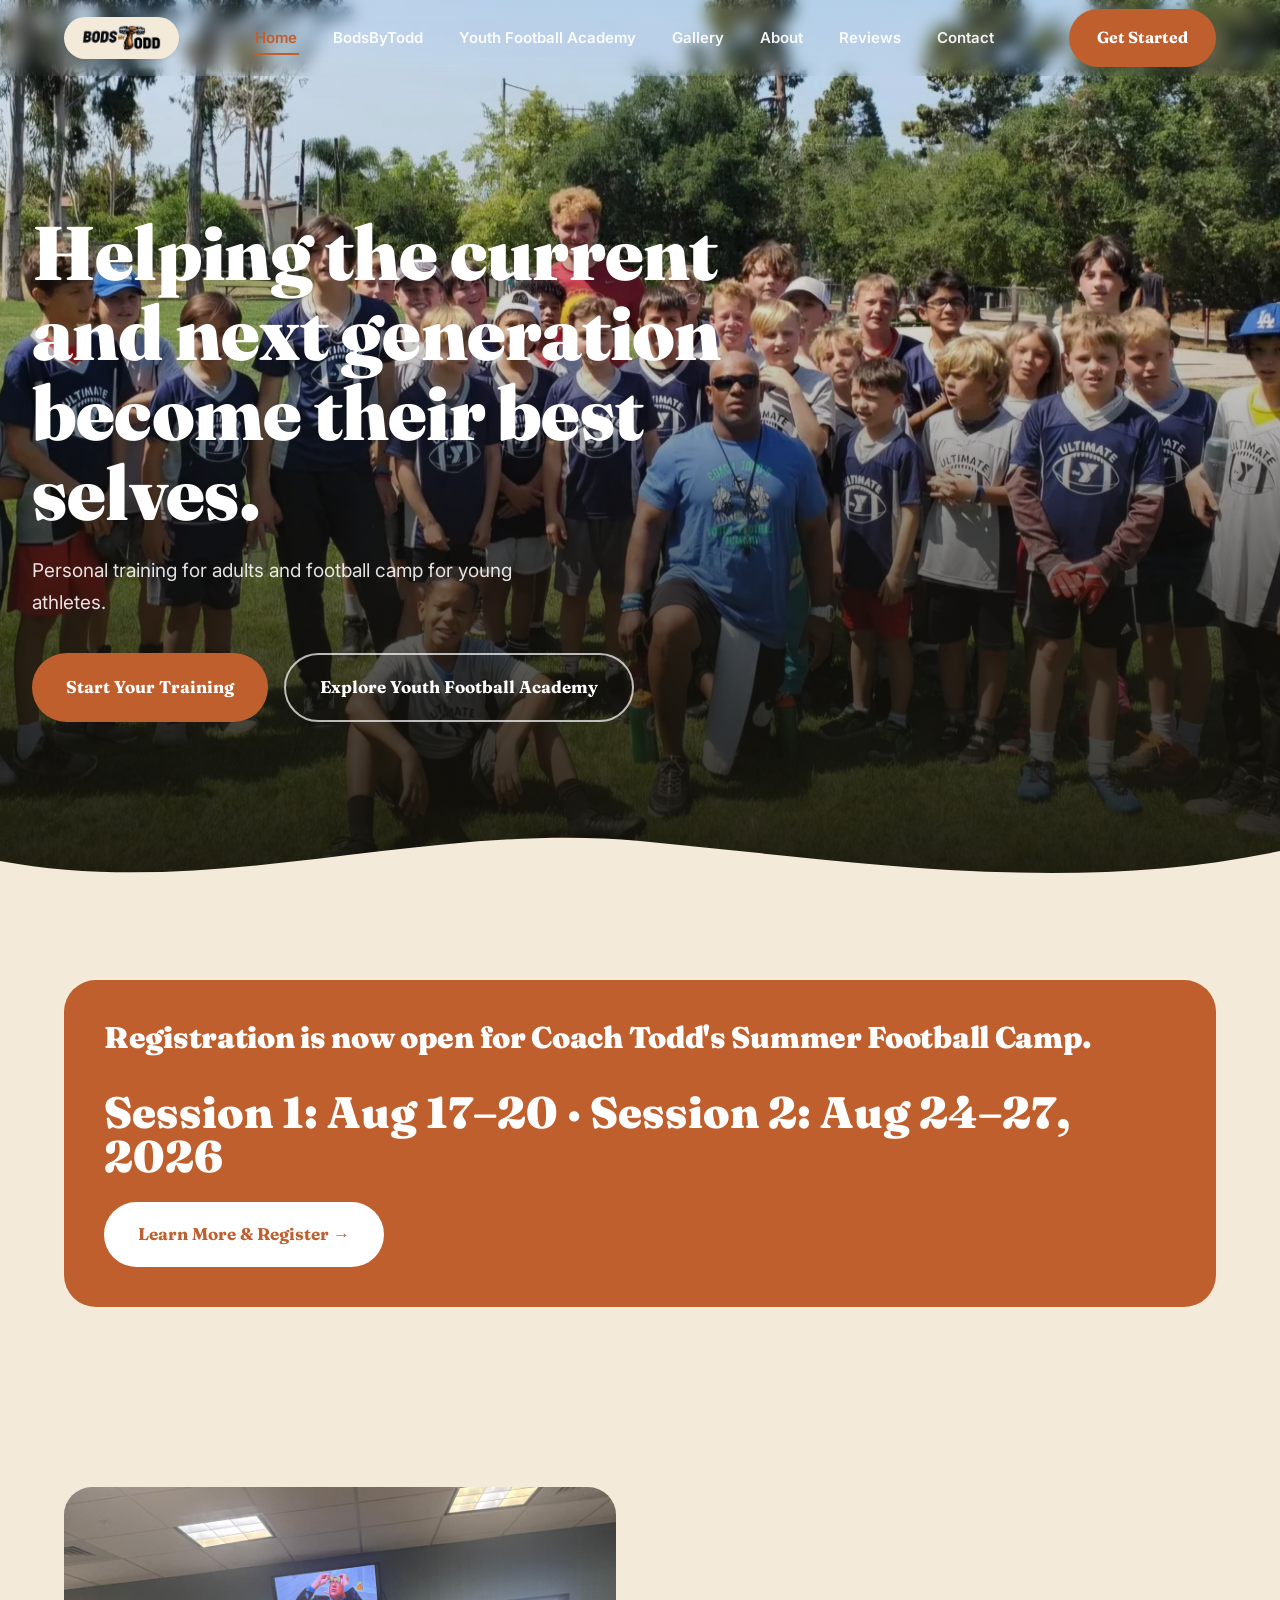
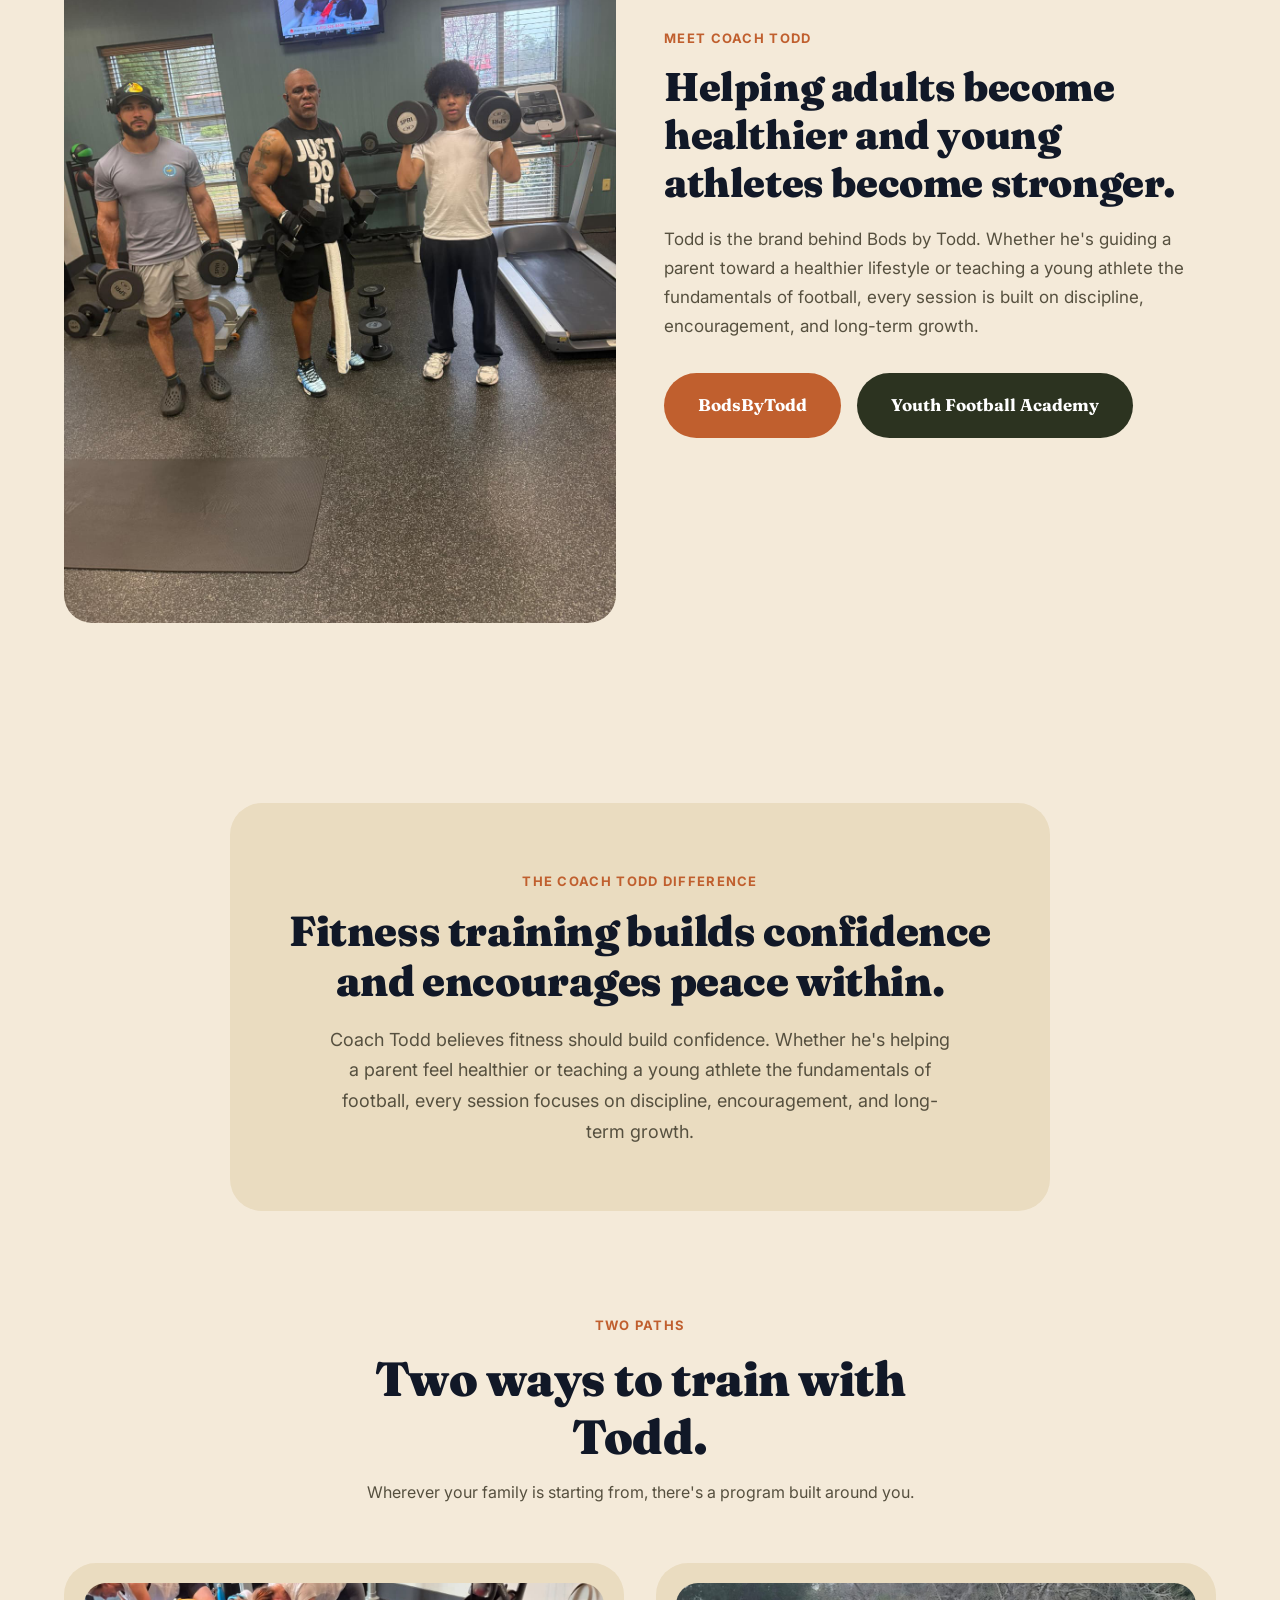
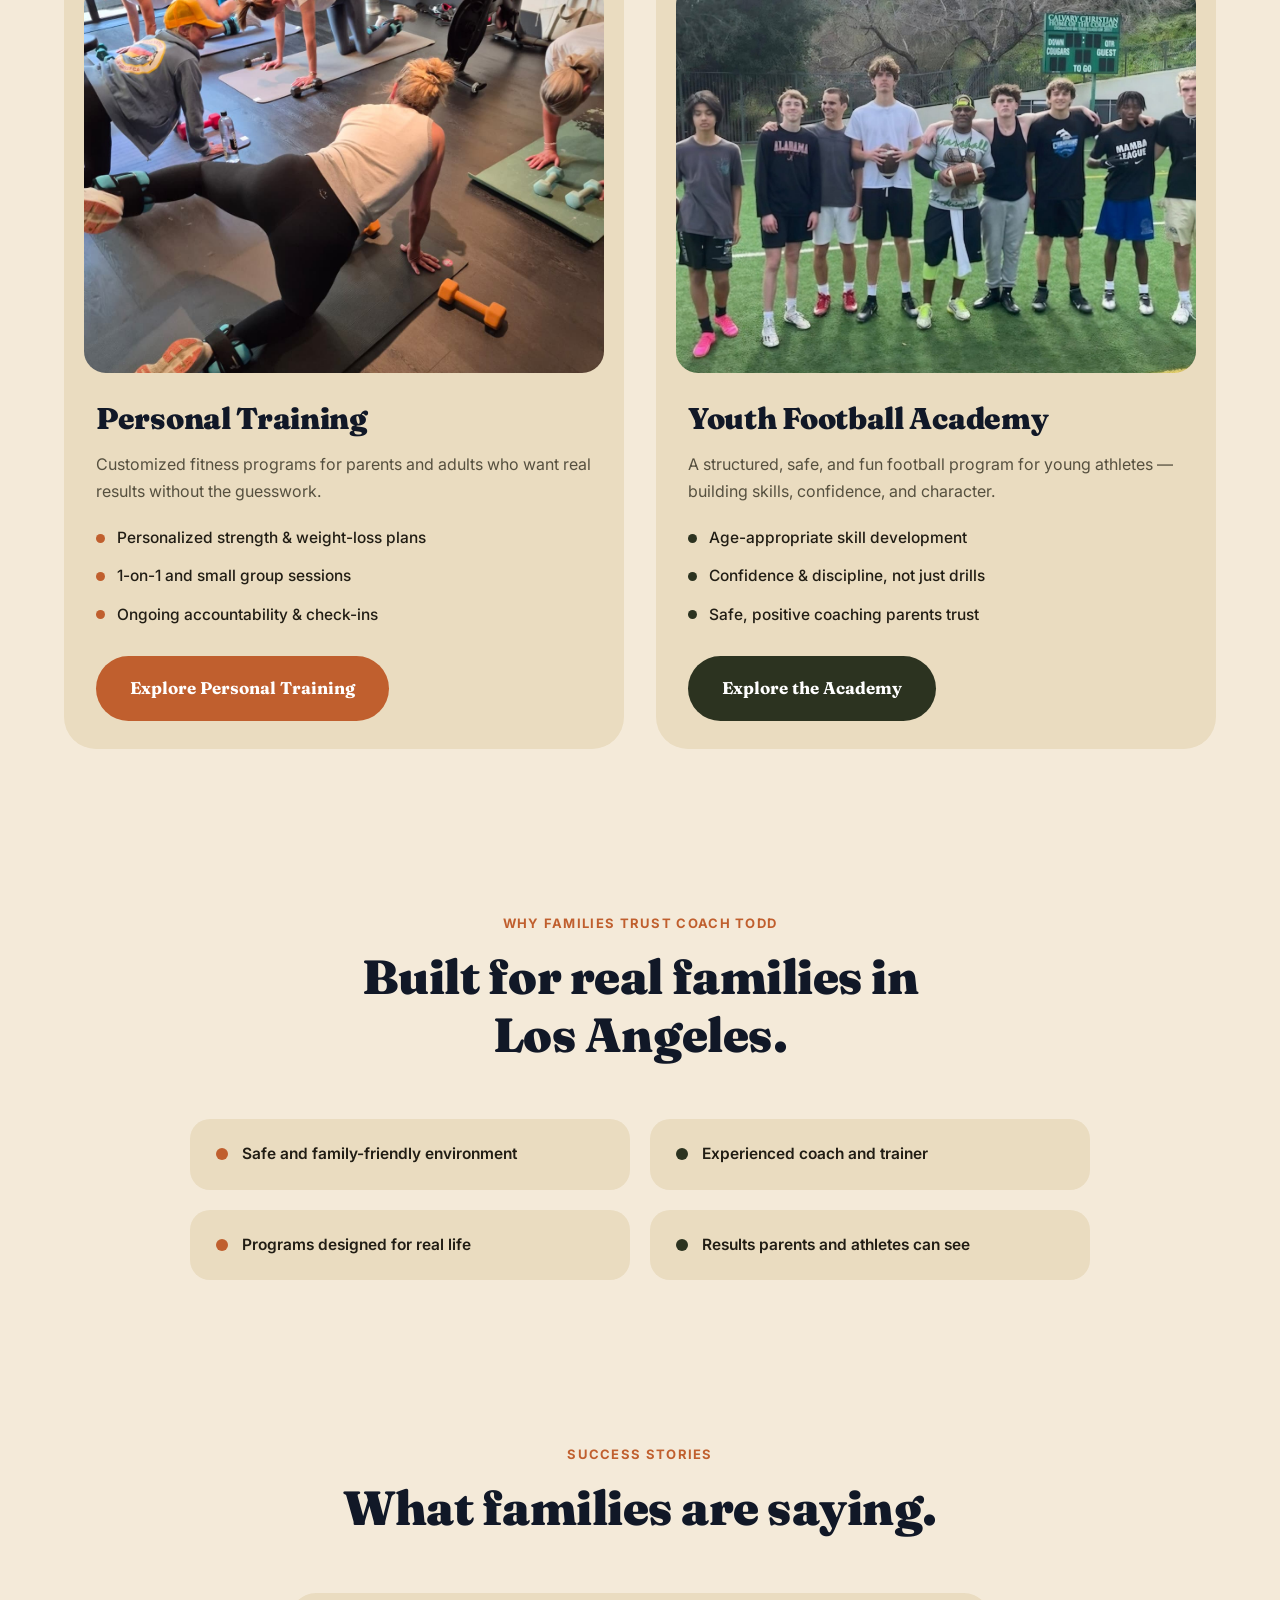
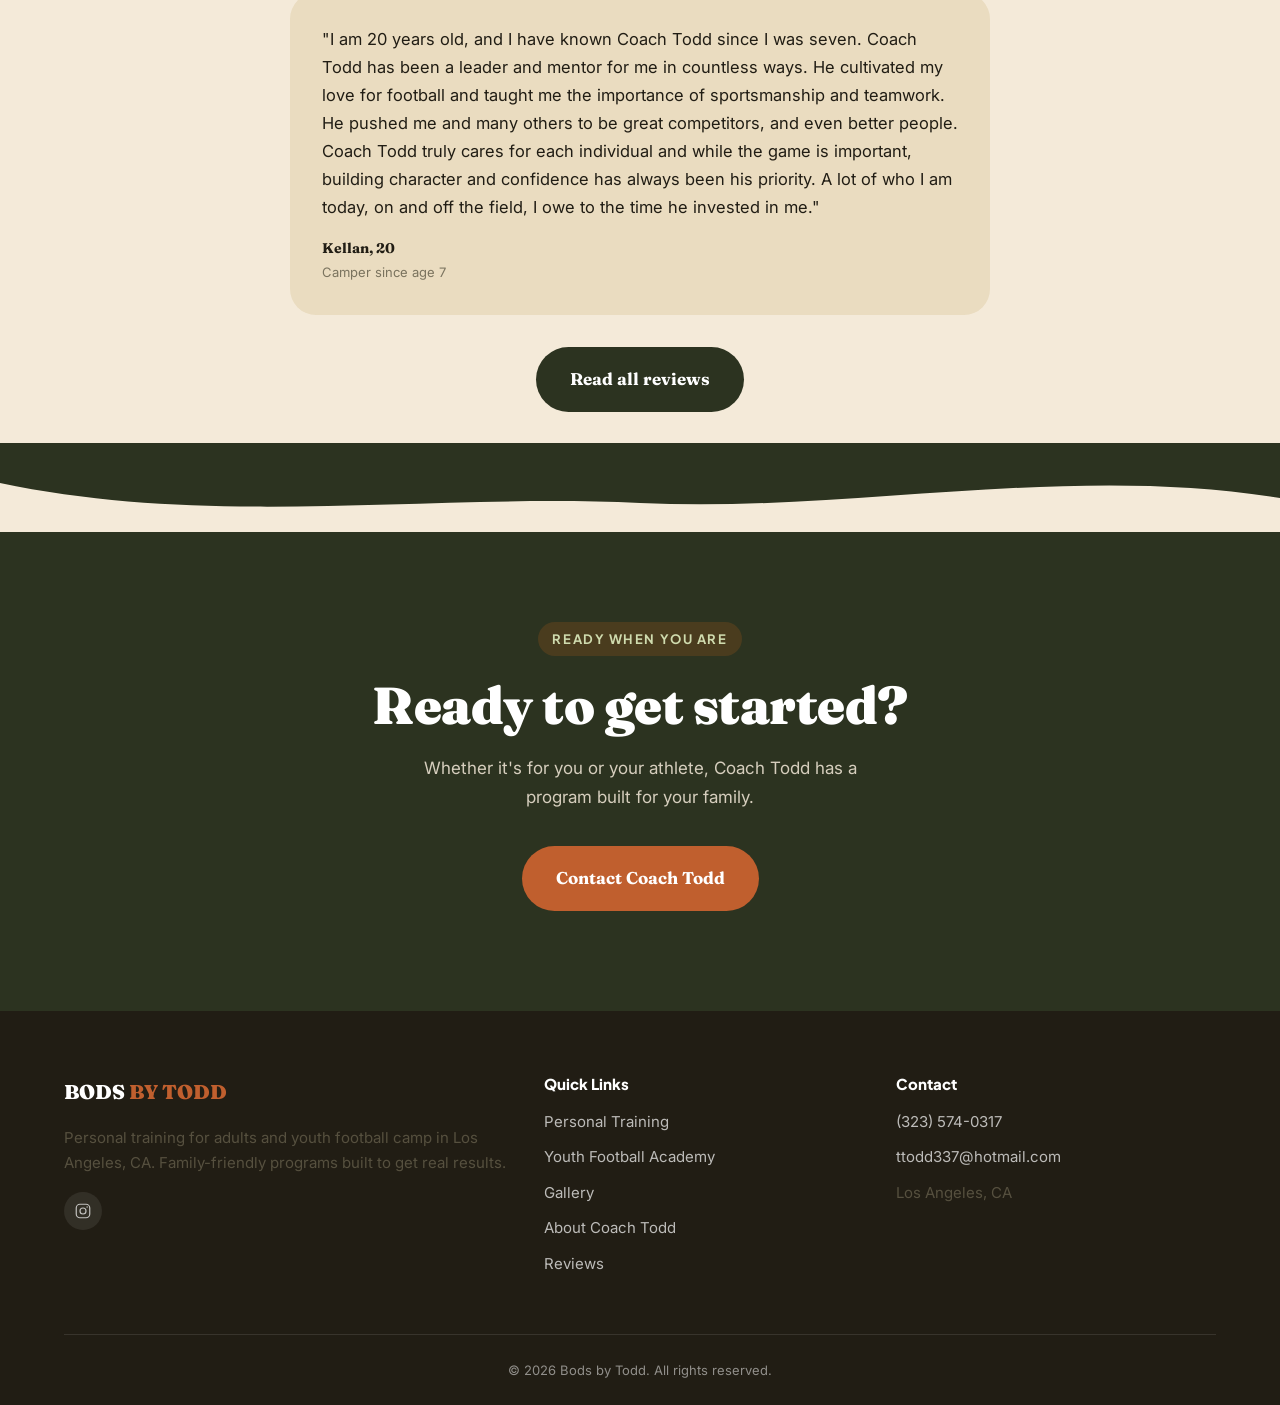
==== public/index.html @ 8a5562e2 "added logo and favico," ====
<!DOCTYPE html>
<html lang="en">
<head>
<meta charset="UTF-8">
<meta name="viewport" content="width=device-width, initial-scale=1.0">
<title>Bods by Todd | Personal Training &amp; Youth Football Academy in Los Angeles</title>
<meta name="description" content="Coach Todd offers personal training for adults and youth football camp in Los Angeles. Family-friendly programs built to get real results. Contact us today.">

<link rel="preconnect" href="https://fonts.googleapis.com">
<link rel="preconnect" href="https://fonts.gstatic.com" crossorigin>
<link href="https://fonts.googleapis.com/css2?family=Plus+Jakarta+Sans:wght@700;800&family=Inter:wght@400;500;600&family=Fraunces:opsz,wght@9..144,500;9..144,700;9..144,900&display=swap" rel="stylesheet">
<link rel="stylesheet" href="styles.css?v=5">
<link rel="stylesheet" href="organic.css?v=5">
<link rel="icon" type="image/png" sizes="32x32" href="favicon-32.png">
<link rel="icon" type="image/png" sizes="192x192" href="favicon-192.png">
<link rel="apple-touch-icon" href="apple-touch-icon.png">
</head>
<body class="organic">

<nav class="navbar">
  <div class="nav-container">
    <a href="index.html" class="nav-logo"><img src="logo-wordmark.png" alt="Bods By Todd"></a>
    <ul class="nav-links">
      <li><a href="index.html" class="nav-link active">Home</a></li>
      <li><a href="training.html" class="nav-link">BodsByTodd</a></li>
      <li><a href="camp.html" class="nav-link">Youth Football Academy</a></li>
      <li><a href="gallery.html" class="nav-link">Gallery</a></li>
      <li><a href="about.html" class="nav-link">About</a></li>
      <li><a href="testimonials.html" class="nav-link">Reviews</a></li>
      <li><a href="contact.html" class="nav-link">Contact</a></li>
    </ul>
    <div class="nav-right">
      <a href="contact.html" class="btn btn-primary nav-cta">Get Started</a>
      <button class="hamburger" aria-label="Toggle menu" aria-expanded="false">
        <span></span><span></span><span></span>
      </button>
    </div>
  </div>
</nav>
<div class="mobile-drawer">
  <a href="index.html" class="nav-link active">Home</a>
  <a href="training.html" class="nav-link">BodsByTodd</a>
  <a href="camp.html" class="nav-link">Youth Football Academy</a>
  <a href="gallery.html" class="nav-link">Gallery</a>
  <a href="about.html" class="nav-link">About</a>
  <a href="testimonials.html" class="nav-link">Reviews</a>
  <a href="contact.html" class="nav-link">Contact</a>
  <a href="contact.html" class="btn btn-primary" style="margin-top:16px;">Get Started</a>
</div>

<!-- ============ HERO: full-bleed photo + gradient overlay ============ -->
<header class="hero">
  <img class="hero-bg" src="assets/photos/working3.jpeg" alt="Coach Todd">
  <div class="hero-fade"></div>
  <div class="hero-content">
    <h1>Helping the current and next generation become their best selves.</h1>
    <p class="hero-subtitle">Personal training for adults and football camp for young athletes.</p>
    <div class="hero-actions">
      <a href="training.html" class="btn-pill btn-pill-terracotta">Start Your Training</a>
      <a href="camp.html" class="btn-pill btn-pill-outline">Explore Youth Football Academy</a>
    </div>
  </div>
  <div class="wave-divider">
    <svg viewBox="0 0 1440 90" preserveAspectRatio="none">
      <path d="M0,50 C240,90 480,10 720,30 C960,50 1200,85 1440,40 L1440,90 L0,90 Z" fill="#F4EAD9"></path>
    </svg>
  </div>
</header>

<!-- ============ EVENT ANNOUNCEMENT ============ -->
<section>
  <div class="container">
    <div class="event-banner fade-up">
      <div>
        <h3>Registration is now open for Coach Todd's Summer Football Camp.</h3>
      </div>
      <div class="event-banner-cta">
        <div class="event-banner-date">Session 1: Aug 17&ndash;20 &middot; Session 2: Aug 24&ndash;27, 2026</div>
        <p></p>
        <a href="camp.html#summer-camp" class="btn-pill btn-pill-white">Learn More & Register →</a>
      </div>
    </div>
  </div>
</section>

<!-- ============ MEET COACH TODD ============ -->
<section class="organic-split">
  <div class="container split">
    <div class="fade-up split-photo">
      <img src="assets/photos/todd&son.jpeg" alt="Coach Todd with young athletes">
    </div>
    <div class="fade-up">
      <span class="section-eyebrow-organic">Meet Coach Todd</span>
      <h2>Helping adults become healthier and young athletes become stronger.</h2>
      <p style="font-size:17px;">Todd is the brand behind Bods by Todd. Whether he's guiding a parent toward a healthier lifestyle or teaching a young athlete the fundamentals of football, every session is built on discipline, encouragement, and long-term growth.</p>
      <div class="hero-actions mt-4">
        <a href="training.html" class="btn-pill btn-pill-terracotta">BodsByTodd</a>
        <a href="camp.html" class="btn-pill btn-pill-green">Youth Football Academy</a>
      </div>
    </div>
  </div>
</section>

<!-- ============ THE COACH TODD DIFFERENCE ============ -->
<section>
  <div class="container">
    <div class="difference-card fade-up">
      <span class="section-eyebrow-organic">The Coach Todd Difference</span>
      <h2>Fitness training builds confidence and encourages peace within.</h2>
      <p>Coach Todd believes fitness should build confidence. Whether he's helping a parent feel healthier or teaching a young athlete the fundamentals of football, every session focuses on discipline, encouragement, and long-term growth.</p>
    </div>
  </div>
</section>

<!-- ============ TWO PATHS ============ -->
<section class="paths-section">
  <div class="container">
    <div class="section-head-organic fade-up">
      <span class="section-eyebrow-organic">Two Paths</span>
      <h2>Two ways to train with Todd.</h2>
      <p>Wherever your family is starting from, there's a program built around you.</p>
    </div>
    <div class="paths-grid stagger">
      <div class="path-card">
        <div class="path-photo"><img src="assets/photos/adult.jpeg" alt="Adult personal training session"></div>
        <h3>Personal Training</h3>
        <p class="desc">Customized fitness programs for parents and adults who want real results without the guesswork.</p>
        <ul class="path-list">
          <li><span class="dot dot-terracotta"></span> Personalized strength &amp; weight-loss plans</li>
          <li><span class="dot dot-terracotta"></span> 1-on-1 and small group sessions</li>
          <li><span class="dot dot-terracotta"></span> Ongoing accountability &amp; check-ins</li>
        </ul>
        <a href="training.html" class="btn-pill btn-pill-terracotta">Explore Personal Training</a>
      </div>
      <div class="path-card">
        <div class="path-photo"><img src="assets/photos/camp1.jpeg" alt="Youth football camp"></div>
        <h3>Youth Football Academy</h3>
        <p class="desc">A structured, safe, and fun football program for young athletes — building skills, confidence, and character.</p>
        <ul class="path-list">
          <li><span class="dot dot-green"></span> Age-appropriate skill development</li>
          <li><span class="dot dot-green"></span> Confidence &amp; discipline, not just drills</li>
          <li><span class="dot dot-green"></span> Safe, positive coaching parents trust</li>
        </ul>
        <a href="camp.html" class="btn-pill btn-pill-green">Explore the Academy</a>
      </div>
    </div>
  </div>
</section>

<!-- ============ WHY FAMILIES CHOOSE TODD ============ -->
<section>
  <div class="container">
    <div class="section-head-organic fade-up">
      <span class="section-eyebrow-organic">Why Families Trust Coach Todd</span>
      <h2>Built for real families in Los Angeles.</h2>
    </div>
    <div class="trust-organic stagger">
      <div class="trust-pill"><span class="dot dot-terracotta"></span> Safe and family-friendly environment</div>
      <div class="trust-pill"><span class="dot dot-green"></span> Experienced coach and trainer</div>
      <div class="trust-pill"><span class="dot dot-terracotta"></span> Programs designed for real life</div>
      <div class="trust-pill"><span class="dot dot-green"></span> Results parents and athletes can see</div>
    </div>
  </div>
</section>

<!-- ============ SUCCESS STORIES / TESTIMONIALS PREVIEW ============ -->
<section>
  <div class="container">
    <div class="section-head-organic fade-up">
      <span class="section-eyebrow-organic">Success Stories</span>
      <h2>What families are saying.</h2>
    </div>
    <div class="stagger" style="max-width:700px; margin:0 auto;">
      <div class="testimonial-organic">
        <p class="testimonial-quote">"I am 20 years old, and I have known Coach Todd since I was seven. Coach Todd has been a leader and mentor for me in countless ways. He cultivated my love for football and taught me the importance of sportsmanship and teamwork. He pushed me and many others to be great competitors, and even better people. Coach Todd truly cares for each individual and while the game is important, building character and confidence has always been his priority. A lot of who I am today, on and off the field, I owe to the time he invested in me."</p>
        <div class="testimonial-author">Kellan, 20</div>
        <div class="testimonial-role">Camper since age 7</div>
      </div>
    </div>
    <p class="text-center mt-4"><a href="testimonials.html" class="btn-pill btn-pill-green" style="color:#fff;">Read all reviews</a></p>
  </div>
</section>

<!-- ============ FINAL CTA ============ -->
<div class="cta-wrap-organic">
  <div class="cta-wave-top">
    <svg viewBox="0 0 1440 90" preserveAspectRatio="none">
      <path d="M0,40 C240,85 480,50 720,60 C960,70 1200,20 1440,55 L1440,0 L0,0 Z" fill="#2C3320"></path>
    </svg>
  </div>
  <section class="cta-section-organic fade-up">
    <div class="container">
      <span class="hero-eyebrow">Ready When You Are</span>
      <h2>Ready to get started?</h2>
      <p>Whether it's for you or your athlete, Coach Todd has a program built for your family.</p>
      <a href="contact.html" class="btn-pill btn-pill-terracotta">Contact Coach Todd</a>
    </div>
  </section>
</div>

<footer class="site-footer">
  <div class="container">
    <div class="footer-grid">
      <div class="footer-col">
        <div class="footer-logo">BODS <span>BY TODD</span></div>
        <p>Personal training for adults and youth football camp in Los Angeles, CA. Family-friendly programs built to get real results.</p>
        <div class="footer-social">
          <a href="https://www.instagram.com/bodsbytodd/" target="_blank" rel="noopener" aria-label="Instagram">
            <svg width="18" height="18" viewBox="0 0 24 24" fill="none"><rect x="3" y="3" width="18" height="18" rx="5" stroke="currentColor" stroke-width="1.6"/><circle cx="12" cy="12" r="4" stroke="currentColor" stroke-width="1.6"/><circle cx="17.5" cy="6.5" r="1" fill="currentColor"/></svg>
          </a>
        </div>
      </div>
      <div class="footer-col">
        <h4>Quick Links</h4>
        <a href="training.html">Personal Training</a>
        <a href="camp.html">Youth Football Academy</a>
        <a href="gallery.html">Gallery</a>
        <a href="about.html">About Coach Todd</a>
        <a href="testimonials.html">Reviews</a>
      </div>
      <div class="footer-col">
        <h4>Contact</h4>
        <a href="tel:3235740317">(323) 574-0317</a>
        <a href="mailto:ttodd337@hotmail.com">ttodd337@hotmail.com</a>
        <p>Los Angeles, CA</p>
      </div>
    </div>
    <div class="footer-bottom">&copy; 2026 Bods by Todd. All rights reserved.</div>
  </div>
</footer>

<script src="main.js?v=3"></script>
</body>
</html>
---- public/styles.css ----
/* ==========================================================================
   Bods by Todd — Global Stylesheet
   ========================================================================== */

/* ---- Custom Properties ---- */
:root {
  --color-primary: #1A3A5C;
  --color-primary-dark: #112840;
  --color-accent: #F97316;
  --color-accent-dark: #EA580C;
  --color-bg: #F8F9FA;
  --color-surface: #FFFFFF;
  --color-text: #111827;
  --color-text-muted: #6B7280;
  --color-trust-green: #16A34A;
  --color-border: #E5E7EB;

  --font-heading: 'Plus Jakarta Sans', sans-serif;
  --font-body: 'Inter', sans-serif;

  --radius-btn: 8px;
  --radius-card: 16px;
  --shadow-card: 0 2px 8px rgba(0, 0, 0, 0.08);
  --shadow-card-hover: 0 8px 24px rgba(0, 0, 0, 0.12);

  --space-1: 8px;
  --space-2: 16px;
  --space-3: 24px;
  --space-4: 32px;
  --space-5: 48px;
  --space-6: 64px;
  --space-7: 80px;
  --space-8: 100px;

  --nav-height: 76px;
  --transition: 0.2s ease;
}

/* ---- Reset ---- */
* {
  box-sizing: border-box;
  margin: 0;
  padding: 0;
}

html {
  scroll-behavior: smooth;
  -webkit-text-size-adjust: 100%;
}

body {
  font-family: var(--font-body);
  font-weight: 400;
  font-size: 16px;
  line-height: 1.7;
  color: var(--color-text);
  background: var(--color-bg);
  overflow-x: hidden;
}

img, video {
  max-width: 100%;
  display: block;
}

a {
  text-decoration: none;
  color: inherit;
}

ul {
  list-style: none;
}

button {
  font-family: inherit;
  cursor: pointer;
  border: none;
  background: none;
}

input, select, textarea {
  font-family: inherit;
  font-size: 16px;
}

h1, h2, h3, h4 {
  font-family: var(--font-heading);
  font-weight: 800;
  line-height: 1.2;
  color: var(--color-text);
}

h1 { font-size: 40px; }
h2 { font-size: 30px; }
h3 { font-size: 22px; }

@media (min-width: 768px) {
  h1 { font-size: 60px; }
  h2 { font-size: 42px; }
  h3 { font-size: 26px; }
}

p {
  color: var(--color-text-muted);
}

.container {
  width: 100%;
  max-width: 1200px;
  margin: 0 auto;
  padding: 0 var(--space-3);
}

section {
  padding: 48px 0;
}

@media (min-width: 768px) {
  section { padding: 80px 0; }
}

.section-eyebrow {
  display: inline-block;
  font-family: var(--font-heading);
  font-weight: 700;
  font-size: 13px;
  letter-spacing: 0.08em;
  text-transform: uppercase;
  color: var(--color-accent);
  margin-bottom: var(--space-2);
}

.section-title {
  margin-bottom: var(--space-2);
}

.section-subtitle {
  font-size: 17px;
  max-width: 640px;
  color: var(--color-text-muted);
  margin-bottom: var(--space-5);
}

.section-header {
  text-align: center;
  max-width: 720px;
  margin: 0 auto var(--space-6);
}

.section-header .section-subtitle {
  margin: 0 auto;
}

/* ---- Buttons ---- */
.btn {
  display: inline-flex;
  align-items: center;
  justify-content: center;
  gap: 8px;
  font-family: var(--font-body);
  font-weight: 600;
  font-size: 16px;
  padding: 15px 28px;
  border-radius: var(--radius-btn);
  transition: transform var(--transition), background var(--transition), color var(--transition), border-color var(--transition), box-shadow var(--transition);
  white-space: nowrap;
}

.btn-primary {
  background: var(--color-accent);
  color: #fff;
}

.btn-primary:hover {
  background: var(--color-accent-dark);
  transform: translateY(-1px);
}

.btn-outline {
  background: transparent;
  color: var(--color-accent);
  border: 2px solid var(--color-accent);
}

.btn-outline:hover {
  background: var(--color-accent);
  color: #fff;
  transform: translateY(-1px);
}

.btn-outline-light {
  background: transparent;
  color: #fff;
  border: 2px solid rgba(255, 255, 255, 0.6);
}

.btn-outline-light:hover {
  background: #fff;
  color: var(--color-primary);
  border-color: #fff;
  transform: translateY(-1px);
}

.btn-block {
  width: 100%;
}

.btn-sm {
  padding: 10px 20px;
  font-size: 14px;
}

/* ==========================================================================
   Navigation
   ========================================================================== */

.navbar {
  position: sticky;
  top: 0;
  left: 0;
  right: 0;
  z-index: 1000;
  background: rgba(255, 255, 255, 0.97);
  backdrop-filter: blur(8px);
  height: var(--nav-height);
  display: flex;
  align-items: center;
  transition: box-shadow var(--transition);
}

.navbar.is-scrolled {
  box-shadow: 0 2px 12px rgba(0, 0, 0, 0.08);
}

.nav-container {
  width: 100%;
  max-width: 1200px;
  margin: 0 auto;
  padding: 0 var(--space-3);
  display: flex;
  align-items: center;
  justify-content: space-between;
}

.nav-logo {
  font-family: var(--font-heading);
  font-weight: 800;
  font-size: 20px;
  letter-spacing: 0.01em;
  color: var(--color-primary);
}

.nav-logo span {
  color: var(--color-accent);
}

.nav-links {
  display: none;
  align-items: center;
  gap: var(--space-4);
}

.nav-link {
  position: relative;
  font-weight: 600;
  font-size: 15px;
  color: var(--color-text);
  padding: 8px 2px;
  transition: color var(--transition);
}

.nav-link::after {
  content: '';
  position: absolute;
  left: 0;
  bottom: 0;
  width: 0;
  height: 2px;
  background: var(--color-accent);
  transition: width var(--transition);
}

.nav-link:hover {
  color: var(--color-accent);
}

.nav-link.active {
  color: var(--color-primary);
}

.nav-link.active::after {
  width: 100%;
}

.nav-right {
  display: flex;
  align-items: center;
  gap: var(--space-3);
}

.nav-cta {
  display: none;
}

.hamburger {
  display: flex;
  flex-direction: column;
  justify-content: center;
  gap: 5px;
  width: 32px;
  height: 32px;
  z-index: 1100;
}

.hamburger span {
  display: block;
  width: 100%;
  height: 2px;
  background: var(--color-primary);
  border-radius: 2px;
  transition: transform var(--transition), opacity var(--transition);
}

.hamburger.is-open span:nth-child(1) {
  transform: translateY(7px) rotate(45deg);
}

.hamburger.is-open span:nth-child(2) {
  opacity: 0;
}

.hamburger.is-open span:nth-child(3) {
  transform: translateY(-7px) rotate(-45deg);
}

.mobile-drawer {
  position: fixed;
  inset: 0;
  background: var(--color-primary);
  z-index: 1050;
  display: flex;
  flex-direction: column;
  align-items: center;
  justify-content: center;
  gap: var(--space-4);
  transform: translateY(-100%);
  transition: transform 0.3s ease;
}

.mobile-drawer.is-open {
  transform: translateY(0);
}

.mobile-drawer .nav-link {
  color: #fff;
  font-size: 22px;
}

.mobile-drawer .nav-link.active {
  color: var(--color-accent);
}

.mobile-drawer .nav-link.active::after {
  background: var(--color-accent);
}

body.no-scroll {
  overflow: hidden;
}

@media (min-width: 992px) {
  .nav-links { display: flex; }
  .nav-cta { display: inline-flex; }
  .hamburger { display: none; }
}

/* ==========================================================================
   Hero
   ========================================================================== */

.hero {
  background: linear-gradient(135deg, var(--color-primary) 0%, var(--color-primary-dark) 100%);
  color: #fff;
  padding: 56px 0 var(--space-7);
  position: relative;
  overflow: hidden;
}

.hero-grid {
  display: grid;
  gap: var(--space-6);
  align-items: center;
}

@media (min-width: 992px) {
  .hero-grid {
    grid-template-columns: 1.1fr 0.9fr;
  }
}

.hero-eyebrow {
  display: inline-block;
  background: rgba(249, 115, 22, 0.15);
  color: #FDBA74;
  font-family: var(--font-heading);
  font-weight: 700;
  font-size: 13px;
  letter-spacing: 0.06em;
  text-transform: uppercase;
  padding: 6px 14px;
  border-radius: 999px;
  margin-bottom: var(--space-3);
}

.hero h1 {
  color: #fff;
  margin-bottom: var(--space-3);
}

.hero p.hero-subtitle {
  color: rgba(255, 255, 255, 0.85);
  font-size: 18px;
  max-width: 540px;
  margin-bottom: var(--space-4);
}

.hero-actions {
  display: flex;
  flex-wrap: wrap;
  gap: var(--space-2);
  margin-bottom: var(--space-5);
}

.trust-badges {
  display: flex;
  flex-wrap: wrap;
  gap: var(--space-2);
}

.trust-badge {
  display: flex;
  align-items: center;
  gap: 8px;
  background: rgba(255, 255, 255, 0.08);
  border: 1px solid rgba(255, 255, 255, 0.15);
  padding: 10px 16px;
  border-radius: 999px;
  font-size: 14px;
  font-weight: 600;
  color: #fff;
}

.trust-badge svg {
  flex-shrink: 0;
  color: var(--color-accent);
}

.hero-photo {
  /* TODO: Replace with Todd's photo */
  aspect-ratio: 4 / 5;
  width: 100%;
  max-width: 440px;
  margin: 0 auto;
  border-radius: var(--radius-card);
  background: linear-gradient(160deg, rgba(255, 255, 255, 0.12), rgba(255, 255, 255, 0.03));
  border: 2px dashed rgba(255, 255, 255, 0.25);
  display: flex;
  align-items: center;
  justify-content: center;
  text-align: center;
  padding: var(--space-4);
  color: rgba(255, 255, 255, 0.6);
  font-weight: 600;
  font-size: 14px;
}

/* ==========================================================================
   Cards & Grids
   ========================================================================== */

.grid-2 {
  display: grid;
  gap: var(--space-4);
}

@media (min-width: 768px) {
  .grid-2 { grid-template-columns: repeat(2, 1fr); }
}

.grid-3 {
  display: grid;
  gap: var(--space-4);
}

@media (min-width: 768px) {
  .grid-3 { grid-template-columns: repeat(3, 1fr); }
}

.grid-4 {
  display: grid;
  gap: var(--space-3);
  grid-template-columns: repeat(2, 1fr);
}

@media (min-width: 768px) {
  .grid-4 { grid-template-columns: repeat(4, 1fr); }
}

.card {
  background: var(--color-surface);
  border-radius: var(--radius-card);
  box-shadow: var(--shadow-card);
  padding: var(--space-4);
  transition: box-shadow var(--transition), transform var(--transition);
}

.card:hover {
  box-shadow: var(--shadow-card-hover);
  transform: translateY(-2px);
}

/* Service overview cards */
.service-card {
  background: var(--color-surface);
  border-radius: var(--radius-card);
  box-shadow: var(--shadow-card);
  padding: var(--space-5);
  display: flex;
  flex-direction: column;
  transition: box-shadow var(--transition), transform var(--transition);
}

.service-card:hover {
  box-shadow: var(--shadow-card-hover);
  transform: translateY(-3px);
}

.service-icon {
  width: 60px;
  height: 60px;
  border-radius: 14px;
  background: rgba(249, 115, 22, 0.12);
  color: var(--color-accent);
  display: flex;
  align-items: center;
  justify-content: center;
  margin-bottom: var(--space-3);
}

.service-card h3 {
  margin-bottom: var(--space-2);
}

.service-card p {
  margin-bottom: var(--space-3);
  flex-grow: 1;
}

/* Trust / checklist grid */
.trust-point {
  display: flex;
  gap: 14px;
  align-items: flex-start;
  background: var(--color-surface);
  border-radius: var(--radius-card);
  box-shadow: var(--shadow-card);
  padding: var(--space-3);
}

.trust-check {
  flex-shrink: 0;
  width: 28px;
  height: 28px;
  border-radius: 50%;
  background: rgba(22, 163, 74, 0.12);
  color: var(--color-trust-green);
  display: flex;
  align-items: center;
  justify-content: center;
}

.trust-point p {
  color: var(--color-text);
  font-weight: 500;
  font-size: 15px;
  margin: 0;
}

/* ==========================================================================
   Testimonials
   ========================================================================== */

.stars {
  color: #F59E0B;
  font-size: 16px;
  letter-spacing: 2px;
  margin-bottom: var(--space-2);
}

.testimonial-card {
  background: var(--color-surface);
  border-radius: var(--radius-card);
  box-shadow: var(--shadow-card);
  padding: var(--space-4);
}

.testimonial-quote {
  color: var(--color-text);
  font-size: 16px;
  margin-bottom: var(--space-3);
}

.testimonial-author {
  font-family: var(--font-heading);
  font-weight: 700;
  font-size: 14px;
  color: var(--color-primary);
}

.testimonial-role {
  font-size: 13px;
  color: var(--color-text-muted);
}

/* ==========================================================================
   Testimonial slider (arrow-navigable reviews — same JS/markup as .gallery-slider)
   ========================================================================== */

.testimonial-slider.gallery-slider {
  background: var(--color-surface);
}

.testimonial-slider .gallery-track {
  align-items: stretch;
}

.testimonial-slider .gallery-slide {
  aspect-ratio: auto;
  box-sizing: border-box;
  padding: var(--space-5) var(--space-6) var(--space-6);
  display: flex;
  align-items: center;
}

.testimonial-slider .testimonial-card {
  box-shadow: none;
  padding: 0;
  width: 100%;
}

.testimonial-slider .gallery-dot {
  background: rgba(0, 0, 0, 0.2);
}

@media (max-width: 640px) {
  .testimonial-slider .gallery-slide {
    padding: var(--space-4) var(--space-3) var(--space-5);
  }
}

/* ==========================================================================
   CTA Banner
   ========================================================================== */

.cta-banner {
  background: linear-gradient(135deg, var(--color-primary) 0%, var(--color-primary-dark) 100%);
  color: #fff;
  text-align: center;
  border-radius: var(--radius-card);
  padding: var(--space-6) var(--space-3);
}

.cta-banner h2 {
  color: #fff;
  margin-bottom: var(--space-2);
}

.cta-banner p {
  color: rgba(255, 255, 255, 0.85);
  max-width: 520px;
  margin: 0 auto var(--space-4);
  font-size: 17px;
}

/* ==========================================================================
   Footer
   ========================================================================== */

.site-footer {
  background: var(--color-primary-dark);
  color: rgba(255, 255, 255, 0.75);
  padding: var(--space-6) 0 var(--space-3);
}

.footer-grid {
  display: grid;
  gap: var(--space-4);
  margin-bottom: var(--space-5);
}

@media (min-width: 768px) {
  .footer-grid {
    grid-template-columns: 1.4fr 1fr 1fr;
  }
}

.footer-logo {
  font-family: var(--font-heading);
  font-weight: 800;
  font-size: 20px;
  color: #fff;
  margin-bottom: var(--space-2);
}

.footer-logo span {
  color: var(--color-accent);
}

.footer-col h4 {
  color: #fff;
  font-size: 15px;
  margin-bottom: var(--space-2);
}

.footer-col a, .footer-col p {
  display: block;
  color: rgba(255, 255, 255, 0.7);
  font-size: 15px;
  margin-bottom: 10px;
  transition: color var(--transition);
}

.footer-col a:hover {
  color: var(--color-accent);
}

.footer-social {
  display: flex;
  gap: 12px;
  margin-top: var(--space-2);
}

.footer-social a {
  width: 38px;
  height: 38px;
  border-radius: 50%;
  background: rgba(255, 255, 255, 0.08);
  display: flex;
  align-items: center;
  justify-content: center;
  margin-bottom: 0;
}

.footer-bottom {
  border-top: 1px solid rgba(255, 255, 255, 0.1);
  padding-top: var(--space-3);
  text-align: center;
  font-size: 13px;
  color: rgba(255, 255, 255, 0.5);
}

/* ==========================================================================
   Page Hero (interior pages)
   ========================================================================== */

.page-hero {
  background: linear-gradient(135deg, var(--color-primary) 0%, var(--color-primary-dark) 100%);
  color: #fff;
  padding: var(--space-6) 0;
  text-align: center;
}

.page-hero h1 {
  color: #fff;
  margin-bottom: var(--space-2);
}

.page-hero p {
  color: rgba(255, 255, 255, 0.85);
  max-width: 640px;
  margin: 0 auto;
  font-size: 18px;
}

.page-hero .btn {
  margin-top: var(--space-4);
}

/* ==========================================================================
   Photo placeholders
   ========================================================================== */

.photo-placeholder {
  background: rgba(26, 58, 92, 0.06);
  border: 2px dashed rgba(26, 58, 92, 0.2);
  border-radius: var(--radius-card);
  display: flex;
  align-items: center;
  justify-content: center;
  text-align: center;
  padding: var(--space-4);
  color: var(--color-text-muted);
  font-weight: 600;
  font-size: 14px;
  min-height: 220px;
}

.video-frame {
  max-width: 760px;
  max-height: 70vh;
  margin: 0 auto;
  border-radius: var(--radius-card);
  overflow: hidden;
  box-shadow: var(--shadow-card);
  background: #000;
  display: flex;
  align-items: center;
  justify-content: center;
}

.video-frame video {
  max-width: 100%;
  max-height: 70vh;
  display: block;
}

.gallery-slider {
  position: relative;
  max-width: 760px;
  margin: 0 auto;
  border-radius: var(--radius-card);
  overflow: hidden;
  box-shadow: var(--shadow-card);
}

.gallery-track {
  display: flex;
  align-items: flex-start;
  transition: transform 0.4s ease;
}

.gallery-slide {
  flex: 0 0 100%;
  aspect-ratio: 4 / 3;
}

.gallery-slide img {
  width: 100%;
  height: 100%;
  object-fit: cover;
}

.gallery-slide video {
  width: 100%;
  height: 100%;
  object-fit: contain;
  background: #000;
  display: block;
}

.gallery-arrow {
  position: absolute;
  top: 50%;
  transform: translateY(-50%);
  width: 44px;
  height: 44px;
  border-radius: 50%;
  background: rgba(17, 24, 39, 0.55);
  color: #fff;
  display: flex;
  align-items: center;
  justify-content: center;
  transition: background var(--transition);
}

.gallery-arrow:hover {
  background: var(--color-accent);
}

.gallery-arrow-prev { left: 14px; }
.gallery-arrow-next { right: 14px; }

.gallery-dots {
  position: absolute;
  bottom: 16px;
  left: 50%;
  transform: translateX(-50%);
  display: flex;
  gap: 8px;
}

.gallery-dot {
  width: 8px;
  height: 8px;
  border-radius: 50%;
  background: rgba(255, 255, 255, 0.5);
  transition: background var(--transition), transform var(--transition);
}

.gallery-dot.is-active {
  background: #fff;
  transform: scale(1.25);
}

/* ==========================================================================
   Gallery page — filters, grid, placeholders, lightbox
   ========================================================================== */

.gallery-filters {
  display: flex;
  flex-wrap: wrap;
  justify-content: center;
  gap: var(--space-2);
  margin-bottom: var(--space-5);
}

.gallery-filter-btn {
  padding: 10px 22px;
  border-radius: 999px;
  background: var(--color-surface);
  box-shadow: var(--shadow-card);
  border: none;
  font-family: var(--font-heading);
  font-weight: 700;
  font-size: 14px;
  color: var(--color-text);
  cursor: pointer;
  transition: background var(--transition), color var(--transition);
}

.gallery-filter-btn:hover { background: var(--color-surface-alt, #F1F5F9); }

.gallery-filter-btn.is-active {
  background: var(--color-primary);
  color: #fff;
}

.gallery-grid {
  columns: 4;
  column-gap: var(--space-3);
}

@media (max-width: 1023px) {
  .gallery-grid { columns: 3; }
}

@media (max-width: 640px) {
  .gallery-grid { columns: 2; }
}

.gallery-item {
  position: relative;
  break-inside: avoid;
  margin-bottom: var(--space-3);
  border-radius: var(--radius-card);
  overflow: hidden;
  box-shadow: var(--shadow-card);
  cursor: pointer;
}

.gallery-item.is-hidden { display: none; }

.gallery-item img,
.gallery-item video {
  width: 100%;
  height: auto;
  display: block;
  background: #000;
  transition: transform 0.5s ease;
}

.gallery-item:hover img,
.gallery-item:hover video {
  transform: scale(1.04);
}

.gallery-item-play {
  position: absolute;
  top: 50%;
  left: 50%;
  transform: translate(-50%, -50%);
  width: 48px;
  height: 48px;
  border-radius: 50%;
  background: rgba(0, 0, 0, 0.55);
  color: #fff;
  display: flex;
  align-items: center;
  justify-content: center;
  pointer-events: none;
}

.gallery-placeholder {
  width: 100%;
  height: 100%;
  display: flex;
  flex-direction: column;
  align-items: center;
  justify-content: center;
  gap: 10px;
  color: #fff;
  text-align: center;
}

.gallery-placeholder-label {
  font-size: 13px;
  font-weight: 600;
  letter-spacing: 0.02em;
}

.ph-camp { background: linear-gradient(135deg, #C05F2E 0%, #8f4520 100%); }
.ph-training { background: linear-gradient(135deg, #1A3A5C 0%, #0f2338 100%); }
.ph-group { background: linear-gradient(135deg, #2C3320 0%, #171b10 100%); }
.ph-online { background: linear-gradient(135deg, #6E7F53 0%, #454f33 100%); }

.lightbox-overlay {
  position: fixed;
  inset: 0;
  z-index: 300;
  display: flex;
  align-items: center;
  justify-content: center;
  padding: 60px 24px;
  background: rgba(15, 13, 9, 0.9);
  opacity: 0;
  visibility: hidden;
  transition: opacity var(--transition);
}

.lightbox-overlay.is-open {
  opacity: 1;
  visibility: visible;
}

.lightbox-content {
  width: 100%;
  max-width: 720px;
}

.lightbox-media {
  width: 100%;
  max-height: 80vh;
  border-radius: var(--radius-card);
  display: flex;
  align-items: center;
  justify-content: center;
  overflow: hidden;
}

.lightbox-media img,
.lightbox-media video {
  width: 100%;
  max-height: 80vh;
  object-fit: contain;
  border-radius: var(--radius-card);
  display: block;
}

.lightbox-caption {
  color: #fff;
  text-align: center;
  margin-top: var(--space-2);
  font-size: 15px;
}

.lightbox-close {
  position: absolute;
  top: 20px;
  right: 24px;
  width: 40px;
  height: 40px;
  border-radius: 50%;
  background: rgba(255, 255, 255, 0.12);
  color: #fff;
  display: flex;
  align-items: center;
  justify-content: center;
}

.lightbox-close:hover { background: rgba(255, 255, 255, 0.22); }

.lightbox-overlay .gallery-arrow-prev { left: 24px; }
.lightbox-overlay .gallery-arrow-next { right: 24px; }

/* ==========================================================================
   Lists / checkmarks
   ========================================================================== */

.check-list li {
  display: flex;
  align-items: flex-start;
  gap: 10px;
  margin-bottom: var(--space-2);
  color: var(--color-text);
  font-weight: 500;
}

.check-list li svg {
  flex-shrink: 0;
  color: var(--color-trust-green);
  margin-top: 3px;
}

.attribute-pills {
  display: flex;
  flex-wrap: wrap;
  gap: 20px;
}

.attribute-pill {
  display: flex;
  align-items: center;
  gap: 8px;
  background: var(--color-surface);
  box-shadow: var(--shadow-card);
  border-radius: 999px;
  padding: 12px 20px;
  font-weight: 600;
  font-size: 15px;
}

.attribute-pill svg {
  color: var(--color-trust-green);
}

/* ==========================================================================
   Two-column content sections
   ========================================================================== */

.split {
  display: grid;
  gap: var(--space-5);
  align-items: center;
}

@media (min-width: 992px) {
  .split { grid-template-columns: 1fr 1fr; }
  .split.reverse > *:first-child { order: 2; }
}

/* ==========================================================================
   Tables (rates)
   ========================================================================== */

.rate-table {
  width: 100%;
  border-collapse: collapse;
  background: var(--color-surface);
  border-radius: var(--radius-card);
  overflow: hidden;
  box-shadow: var(--shadow-card);
}

.rate-table th, .rate-table td {
  padding: 18px 20px;
  text-align: left;
  border-bottom: 1px solid var(--color-border);
}

.rate-table th {
  font-family: var(--font-heading);
  background: var(--color-primary);
  color: #fff;
}

.rate-table tr:last-child td {
  border-bottom: none;
}

.rate-note {
  margin-top: var(--space-3);
  font-size: 14px;
  font-style: italic;
}

/* ==========================================================================
   Journey / Steps
   ========================================================================== */

.journey-steps {
  display: grid;
  gap: var(--space-4);
  position: relative;
}

@media (min-width: 992px) {
  .journey-steps {
    grid-template-columns: repeat(4, 1fr);
  }
}

.journey-step {
  background: var(--color-surface);
  border-radius: var(--radius-card);
  box-shadow: var(--shadow-card);
  padding: var(--space-4);
  text-align: center;
  position: relative;
}

.journey-step-number {
  width: 44px;
  height: 44px;
  border-radius: 50%;
  background: var(--color-accent);
  color: #fff;
  font-family: var(--font-heading);
  font-weight: 800;
  display: flex;
  align-items: center;
  justify-content: center;
  margin: 0 auto var(--space-2);
}

.journey-arrow {
  display: none;
  align-items: center;
  justify-content: center;
  color: var(--color-accent);
}

@media (min-width: 992px) {
  .journey-steps {
    grid-template-columns: 1fr auto 1fr auto 1fr auto 1fr;
  }
  .journey-arrow { display: flex; }
}

/* ==========================================================================
   FAQ Accordion
   ========================================================================== */

.faq-list {
  max-width: 760px;
  margin: 0 auto;
}

.faq-item {
  background: var(--color-surface);
  border-radius: var(--radius-card);
  box-shadow: var(--shadow-card);
  margin-bottom: var(--space-2);
  overflow: hidden;
}

.faq-question {
  width: 100%;
  display: flex;
  align-items: center;
  justify-content: space-between;
  gap: var(--space-2);
  padding: 22px 24px;
  font-family: var(--font-heading);
  font-weight: 700;
  font-size: 16px;
  color: var(--color-primary);
  text-align: left;
}

.faq-question .faq-icon {
  flex-shrink: 0;
  width: 24px;
  height: 24px;
  color: var(--color-accent);
  transition: transform var(--transition);
}

.faq-item.is-open .faq-icon {
  transform: rotate(45deg);
}

.faq-answer {
  max-height: 0;
  overflow: hidden;
  transition: max-height 0.3s ease;
}

.faq-answer p {
  padding: 0 24px 22px;
  color: var(--color-text-muted);
}

/* ==========================================================================
   Contact page
   ========================================================================== */

.contact-info-item {
  display: flex;
  gap: 16px;
  align-items: flex-start;
  margin-bottom: var(--space-3);
}

.contact-info-icon {
  flex-shrink: 0;
  width: 46px;
  height: 46px;
  border-radius: 12px;
  background: rgba(26, 58, 92, 0.08);
  color: var(--color-primary);
  display: flex;
  align-items: center;
  justify-content: center;
}

.contact-info-item h4 {
  font-size: 15px;
  margin-bottom: 4px;
}

.contact-info-item a, .contact-info-item p {
  color: var(--color-text-muted);
  font-size: 15px;
}

.contact-info-item a:hover {
  color: var(--color-accent);
}

.contact-form {
  background: var(--color-surface);
  border-radius: var(--radius-card);
  box-shadow: var(--shadow-card);
  padding: var(--space-5);
}

.form-group {
  margin-bottom: var(--space-3);
}

.form-group label {
  display: block;
  font-weight: 600;
  font-size: 14px;
  margin-bottom: 8px;
  color: var(--color-text);
}

.form-group input,
.form-group select,
.form-group textarea {
  width: 100%;
  padding: 14px 16px;
  border: 1px solid var(--color-border);
  border-radius: var(--radius-btn);
  color: var(--color-text);
  background: var(--color-bg);
  transition: border-color var(--transition);
}

.form-group input:focus,
.form-group select:focus,
.form-group textarea:focus {
  outline: none;
  border-color: var(--color-accent);
}

.form-group textarea {
  resize: vertical;
  min-height: 120px;
}

.form-status {
  margin-top: var(--space-2);
  font-weight: 600;
  font-size: 14px;
  display: none;
}

.form-status.success {
  display: block;
  color: var(--color-trust-green);
}

.form-status.error {
  display: block;
  color: #DC2626;
}

.response-note {
  display: flex;
  align-items: center;
  gap: 10px;
  background: rgba(22, 163, 74, 0.08);
  color: var(--color-trust-green);
  font-weight: 600;
  font-size: 14px;
  padding: 14px 18px;
  border-radius: var(--radius-btn);
  margin-top: var(--space-3);
}

/* ==========================================================================
   Scroll animations
   ========================================================================== */

.fade-up {
  opacity: 0;
  transform: translateY(24px);
  transition: opacity 0.6s ease, transform 0.6s ease;
}

.fade-up.is-visible {
  opacity: 1;
  transform: translateY(0);
}

.stagger > * {
  opacity: 0;
  transform: translateY(20px);
  transition: opacity 0.5s ease, transform 0.5s ease;
}

.stagger.is-visible > * {
  opacity: 1;
  transform: translateY(0);
}

.stagger.is-visible > *:nth-child(1) { transition-delay: 0.05s; }
.stagger.is-visible > *:nth-child(2) { transition-delay: 0.15s; }
.stagger.is-visible > *:nth-child(3) { transition-delay: 0.25s; }
.stagger.is-visible > *:nth-child(4) { transition-delay: 0.35s; }
.stagger.is-visible > *:nth-child(5) { transition-delay: 0.45s; }
.stagger.is-visible > *:nth-child(6) { transition-delay: 0.55s; }

/* ==========================================================================
   Utilities
   ========================================================================== */

.text-center { text-align: center; }
.mt-2 { margin-top: var(--space-2); }
.mt-3 { margin-top: var(--space-3); }
.mt-4 { margin-top: var(--space-4); }
.mb-0 { margin-bottom: 0; }
.bg-surface { background: var(--color-surface); }
.limited-note {
  color: var(--color-accent-dark);
  font-weight: 700;
  font-size: 14px;
  margin-top: var(--space-2);
}

@media (min-width: 768px) {
  .desktop-only-flex { display: flex; }
}
---- public/organic.css ----
/* ==========================================================================
   Organic Direction — homepage-only design system
   Scoped under body.organic so training/camp/about/testimonials/contact
   are completely unaffected until this direction is approved and rolled out.
   ========================================================================== */

body.organic {
  --cream: #F4EAD9;
  --cream-card: #EADCC0;
  --dark: #211D14;
  --green: #2C3320;
  --green-dark: #1E2416;
  --sage: #CFDBAE;
  --terracotta: #C05F2E;
  --terracotta-dark: #A24E23;
  --font-display: 'Fraunces', serif;

  background: var(--cream);
  color: var(--dark);
}

body.organic h1,
body.organic h2,
body.organic h3 {
  font-family: var(--font-display);
  font-weight: 900;
  letter-spacing: -0.01em;
}

body.organic p {
  color: #56503F;
}

/* ---- Nav: transparent over hero, solid once scrolled ---- */
body.organic .navbar {
  position: fixed;
  top: 0;
  left: 0;
  right: 0;
  background: transparent;
  box-shadow: none;
  transition: background 0.3s ease, box-shadow 0.3s ease;
}

body.organic .navbar.is-scrolled {
  background: rgba(244, 234, 217, 0.96);
  backdrop-filter: blur(8px);
  box-shadow: 0 2px 16px rgba(33, 29, 20, 0.08);
}

body.organic .nav-logo {
  display: inline-flex;
  align-items: center;
  background: var(--cream);
  border-radius: 999px;
  padding: 6px 16px;
  box-shadow: 0 1px 4px rgba(33, 29, 20, 0.12);
}

body.organic .nav-logo img {
  display: block;
  height: 30px;
  width: auto;
}

body.organic .nav-link {
  color: rgba(255, 255, 255, 0.92);
  transition: color 0.3s ease;
}

body.organic .navbar.is-scrolled .nav-link {
  color: var(--dark);
}

body.organic .nav-link:hover,
body.organic .nav-link.active {
  color: var(--terracotta);
}

body.organic .nav-link::after { background: var(--terracotta); }

body.organic .nav-cta {
  background: var(--terracotta);
  border-radius: 999px;
  font-family: var(--font-display);
  font-weight: 700;
}

body.organic .nav-cta:hover { background: var(--terracotta-dark); }

body.organic .hamburger span {
  background: #fff;
  transition: background 0.3s ease;
}

body.organic .navbar.is-scrolled .hamburger span { background: var(--dark); }

body.organic .mobile-drawer { background: var(--green); }
body.organic .mobile-drawer .nav-link { color: var(--cream); }
body.organic .mobile-drawer .nav-link.active { color: var(--sage); }
body.organic .mobile-drawer .btn-primary {
  background: var(--terracotta);
  border-radius: 999px;
}

/* ---- Shared shape language ---- */
body.organic .btn-pill {
  display: inline-flex;
  align-items: center;
  justify-content: center;
  font-family: var(--font-display);
  font-weight: 700;
  font-size: 17px;
  padding: 18px 34px;
  border-radius: 999px;
  color: #fff;
  transition: transform 0.2s ease, background 0.2s ease;
}

body.organic .btn-pill:hover { transform: translateY(-2px); }

body.organic .btn-pill-terracotta { background: var(--terracotta); }
body.organic .btn-pill-terracotta:hover { background: var(--terracotta-dark); }
body.organic .btn-pill-green { background: var(--green); }
body.organic .btn-pill-green:hover { background: var(--green-dark); }

body.organic .btn-pill-outline {
  background: transparent;
  color: #fff;
  border: 2px solid rgba(255, 255, 255, 0.7);
}

body.organic .btn-pill-outline:hover {
  background: rgba(255, 255, 255, 0.12);
}

/* ---- Hero: full-bleed photo + gradient overlay ---- */
body.organic .hero {
  position: relative;
  min-height: 100vh;
  display: flex;
  align-items: flex-end;
  overflow: hidden;
  background: var(--dark);
  padding: 0;
}

body.organic .hero-bg {
  position: absolute;
  inset: 0;
  width: 100%;
  height: 100%;
  object-fit: cover;
  z-index: 0;
}

body.organic .hero-fade {
  position: absolute;
  inset: 0;
  background: linear-gradient(
    to top,
    rgba(20, 18, 12, 0.94) 0%,
    rgba(20, 18, 12, 0.68) 30%,
    rgba(20, 18, 12, 0.18) 62%,
    rgba(20, 18, 12, 0.05) 100%
  );
  z-index: 1;
}

body.organic .hero-content {
  position: relative;
  z-index: 2;
  padding: 0 32px 130px;
  max-width: 780px;
  color: #fff;
}

body.organic .hero-eyebrow {
  display: inline-block;
  font-weight: 700;
  font-size: 13px;
  letter-spacing: 0.12em;
  text-transform: uppercase;
  color: var(--sage);
  margin-bottom: 18px;
}

body.organic .hero-content h1 {
  font-size: clamp(38px, 6vw, 76px);
  color: #fff;
  margin-bottom: 22px;
  line-height: 1.05;
}

body.organic .hero-content p.hero-subtitle {
  font-size: 19px;
  color: rgba(255, 255, 255, 0.88);
  max-width: 520px;
  margin-bottom: 34px;
}

body.organic .hero-actions { display: flex; flex-wrap: wrap; gap: 16px; }

body.organic .wave-divider {
  position: absolute;
  bottom: -1px;
  left: 0;
  width: 100%;
  line-height: 0;
  z-index: 3;
}

body.organic .wave-divider svg { display: block; width: 100%; height: 90px; }

/* ---- Meet Coach Todd split ---- */
body.organic .organic-split {
  padding: 100px 0;
}

body.organic .organic-split .split-photo {
  border-radius: 28px;
  overflow: hidden;
}

body.organic .organic-split .split-photo img {
  width: 100%;
  display: block;
}

body.organic .section-eyebrow-organic {
  display: inline-block;
  font-weight: 700;
  font-size: 13px;
  letter-spacing: 0.1em;
  text-transform: uppercase;
  color: var(--terracotta);
  margin-bottom: 14px;
}

body.organic .organic-split h2 {
  font-size: clamp(28px, 3.6vw, 40px);
  margin-bottom: 18px;
}

/* ---- Difference callout ---- */
body.organic .difference-card {
  background: var(--cream-card);
  border-radius: 32px;
  padding: 64px 48px;
  text-align: center;
  max-width: 820px;
  margin: 0 auto;
}

body.organic .difference-card h2 {
  font-size: clamp(28px, 3.8vw, 42px);
  margin-bottom: 18px;
}

body.organic .difference-card p {
  font-size: 18px;
  max-width: 620px;
  margin: 0 auto;
}

/* ---- Two Paths ---- */
body.organic .paths-section { padding: 20px 0 80px; }

body.organic .section-head-organic {
  text-align: center;
  max-width: 620px;
  margin: 0 auto 56px;
}

body.organic .section-head-organic h2 {
  font-size: clamp(32px, 4vw, 48px);
  margin-bottom: 14px;
}

body.organic .paths-grid {
  display: grid;
  gap: 32px;
  grid-template-columns: 1fr;
}

@media (min-width: 860px) {
  body.organic .paths-grid { grid-template-columns: 1fr 1fr; }
}

body.organic .path-card {
  background: var(--cream-card);
  border-radius: 32px;
  padding: 20px;
}

body.organic .path-photo {
  border-radius: 22px;
  overflow: hidden;
  aspect-ratio: 4 / 3;
  margin-bottom: 28px;
}

body.organic .path-photo img { width: 100%; height: 100%; object-fit: cover; display: block; }

body.organic .path-card h3 {
  font-size: 30px;
  padding: 0 12px;
  margin-bottom: 14px;
}

body.organic .path-card p.desc {
  padding: 0 12px;
  font-size: 16px;
  margin-bottom: 20px;
}

body.organic .path-list { list-style: none; padding: 0 12px; margin-bottom: 28px; }

body.organic .path-list li {
  display: flex;
  align-items: center;
  gap: 12px;
  font-size: 15.5px;
  font-weight: 500;
  color: var(--dark);
  margin-bottom: 12px;
}

body.organic .dot { width: 9px; height: 9px; border-radius: 50%; flex-shrink: 0; }
body.organic .dot-terracotta { background: var(--terracotta); }
body.organic .dot-green { background: var(--green); }

body.organic .path-card .btn-pill { margin: 0 12px 8px; }

/* ---- Why Families Trust ---- */
body.organic .trust-organic {
  display: grid;
  gap: 20px;
  grid-template-columns: 1fr;
  max-width: 900px;
  margin: 0 auto;
}

@media (min-width: 700px) {
  body.organic .trust-organic { grid-template-columns: 1fr 1fr; }
}

body.organic .trust-pill {
  display: flex;
  align-items: center;
  gap: 14px;
  background: var(--cream-card);
  border-radius: 20px;
  padding: 22px 26px;
  font-weight: 600;
  font-size: 15.5px;
}

body.organic .trust-pill .dot { width: 12px; height: 12px; }

/* ---- Testimonials preview ---- */
body.organic .testimonial-organic {
  background: var(--cream-card);
  border-radius: 26px;
  padding: 32px;
}

body.organic .testimonial-organic .stars { color: var(--terracotta); margin-bottom: 14px; }

body.organic .testimonial-organic .testimonial-quote {
  color: var(--dark);
  font-size: 16.5px;
  margin-bottom: 16px;
}

body.organic .testimonial-organic .testimonial-author {
  font-family: var(--font-display);
  font-weight: 700;
  color: var(--dark);
}

body.organic .testimonial-organic .testimonial-role {
  font-size: 13px;
  color: #7A735E;
}

/* ---- Final CTA: dark green organic close ---- */
body.organic .cta-wrap-organic { position: relative; margin-top: 40px; }

body.organic .cta-wave-top {
  position: absolute;
  top: -89px;
  left: 0;
  width: 100%;
  line-height: 0;
  z-index: 1;
}

body.organic .cta-wave-top svg { display: block; width: 100%; height: 90px; }

body.organic .cta-section-organic {
  background: var(--green);
  color: var(--cream);
  padding: 90px 0 100px;
  text-align: center;
}

body.organic .cta-section-organic h2 {
  font-size: clamp(32px, 5vw, 52px);
  color: #fff;
  margin-bottom: 18px;
}

body.organic .cta-section-organic p {
  color: rgba(244, 234, 217, 0.85);
  max-width: 480px;
  margin: 0 auto 34px;
  font-size: 17px;
}

/* ---- Footer ---- */
body.organic .site-footer {
  background: var(--dark);
}

body.organic .footer-logo { font-family: var(--font-display); font-weight: 900; }
body.organic .footer-logo span { color: var(--terracotta); }
body.organic .footer-col a:hover { color: var(--terracotta); }

/* ==========================================================================
   Interior pages — compact hero band (Testimonials, Contact)
   ========================================================================== */

/* ==========================================================================
   Generic rounded cards, checklists, pills — reused across interior pages
   ========================================================================== */

body.organic .card-organic {
  background: var(--cream-card);
  border-radius: 22px;
  padding: 28px 24px;
}

body.organic .card-organic h3 {
  font-size: 17px;
  margin-bottom: 8px;
}

body.organic .card-organic p { margin: 0; }

body.organic .cards-grid-organic {
  display: grid;
  gap: 20px;
  grid-template-columns: repeat(2, 1fr);
}

@media (min-width: 768px) {
  body.organic .cards-grid-organic.cols-3 { grid-template-columns: repeat(3, 1fr); }
  body.organic .cards-grid-organic.cols-4 { grid-template-columns: repeat(4, 1fr); }
}

body.organic .check-list-organic {
  list-style: none;
  max-width: 800px;
  margin: 0 auto;
}

body.organic .check-list-organic li {
  display: flex;
  align-items: center;
  gap: 12px;
  font-size: 15.5px;
  font-weight: 500;
  color: var(--dark);
  margin-bottom: 14px;
}

body.organic .attribute-pills-organic {
  display: flex;
  flex-wrap: wrap;
  gap: 12px;
  justify-content: center;
}

body.organic .attribute-pill-organic {
  display: flex;
  align-items: center;
  gap: 8px;
  background: var(--cream-card);
  border-radius: 999px;
  padding: 12px 22px;
  font-weight: 600;
  font-size: 15px;
}

/* ==========================================================================
   Gallery slider — recolored to organic palette (same JS/markup)
   ========================================================================== */

body.organic .gallery-slider {
  max-width: 780px;
  border-radius: 28px;
}

body.organic .gallery-arrow {
  background: rgba(33, 29, 20, 0.55);
}

body.organic .gallery-arrow:hover { background: var(--terracotta); }

body.organic .gallery-dot { background: rgba(255, 255, 255, 0.5); }
body.organic .gallery-dot.is-active { background: var(--terracotta); transform: scale(1.25); }

body.organic .testimonial-slider.gallery-slider { background: var(--cream-card); }
body.organic .testimonial-slider .gallery-dot { background: rgba(33, 29, 20, 0.25); }
body.organic .testimonial-slider .testimonial-quote { color: var(--dark); }
body.organic .testimonial-slider .testimonial-author { font-family: var(--font-display); font-weight: 700; color: var(--dark); }
body.organic .testimonial-slider .testimonial-role { font-size: 13px; color: #7A735E; }
body.organic .testimonial-slider .stars { color: var(--terracotta); margin-bottom: 14px; }

/* ==========================================================================
   Gallery page — organic palette
   ========================================================================== */

body.organic .gallery-filter-btn {
  background: var(--cream-card);
  box-shadow: none;
  color: var(--dark);
}

body.organic .gallery-filter-btn:hover { background: var(--sage); }

body.organic .gallery-filter-btn.is-active {
  background: var(--terracotta);
  color: #fff;
}

body.organic .gallery-item,
body.organic .gallery-grid .gallery-item {
  border-radius: 22px;
  box-shadow: none;
}

body.organic .ph-camp { background: linear-gradient(135deg, var(--terracotta) 0%, var(--terracotta-dark) 100%); }
body.organic .ph-training { background: linear-gradient(135deg, #3A4A66 0%, var(--dark) 100%); }
body.organic .ph-group { background: linear-gradient(135deg, var(--green) 0%, var(--green-dark) 100%); }
body.organic .ph-online { background: linear-gradient(135deg, #7C8C5C 0%, var(--green-dark) 100%); }

body.organic .lightbox-close:hover { background: var(--terracotta); }
body.organic .lightbox-overlay .gallery-arrow { background: rgba(255, 255, 255, 0.12); }
body.organic .lightbox-overlay .gallery-arrow:hover { background: var(--terracotta); }

/* ==========================================================================
   Video frame — organic radius
   ========================================================================== */

body.organic .video-frame {
  border-radius: 28px;
  max-width: 780px;
}

/* ==========================================================================
   Rate table
   ========================================================================== */

body.organic .rate-table-organic {
  width: 100%;
  border-collapse: separate;
  border-spacing: 0;
  background: var(--cream-card);
  border-radius: 22px;
  overflow: hidden;
}

body.organic .rate-table-organic th,
body.organic .rate-table-organic td {
  padding: 18px 24px;
  text-align: left;
  border-bottom: 1px solid rgba(33, 29, 20, 0.08);
}

body.organic .rate-table-organic th {
  font-family: var(--font-display);
  font-weight: 700;
  background: var(--green);
  color: #fff;
}

body.organic .rate-table-organic tr:last-child td { border-bottom: none; }

body.organic .rate-note-organic {
  margin-top: 18px;
  font-size: 14px;
  font-style: italic;
  text-align: center;
}

/* ==========================================================================
   Journey steps
   ========================================================================== */

body.organic .journey-steps-organic {
  display: grid;
  gap: 24px;
  grid-template-columns: 1fr;
}

@media (min-width: 992px) {
  body.organic .journey-steps-organic { grid-template-columns: 1fr auto 1fr auto 1fr auto 1fr; align-items: center; }
}

body.organic .journey-step-organic {
  background: var(--cream-card);
  border-radius: 22px;
  padding: 28px 20px;
  text-align: center;
}

body.organic .journey-step-organic .step-number {
  width: 42px;
  height: 42px;
  border-radius: 50%;
  background: var(--terracotta);
  color: #fff;
  font-family: var(--font-display);
  font-weight: 900;
  display: flex;
  align-items: center;
  justify-content: center;
  margin: 0 auto 12px;
}

body.organic .journey-step-organic h3 { font-size: 17px; }

body.organic .journey-arrow-organic {
  display: none;
  color: var(--terracotta);
}

@media (min-width: 992px) {
  body.organic .journey-arrow-organic { display: flex; justify-content: center; }
}

/* ==========================================================================
   FAQ accordion
   ========================================================================== */

body.organic .faq-list-organic { max-width: 760px; margin: 0 auto; }

body.organic .faq-item {
  background: var(--cream-card);
  border-radius: 20px;
  margin-bottom: 14px;
  overflow: hidden;
}

body.organic .faq-question {
  font-family: var(--font-display);
  font-weight: 700;
  font-size: 17px;
  color: var(--dark);
  padding: 22px 26px;
}

body.organic .faq-question .faq-icon { color: var(--terracotta); }

body.organic .faq-answer p { color: #56503F; padding: 0 26px 22px; }

/* ==========================================================================
   Contact page
   ========================================================================== */

body.organic .contact-info-icon-organic {
  width: 44px;
  height: 44px;
  border-radius: 12px;
  background: var(--cream-card);
  color: var(--terracotta);
  display: flex;
  align-items: center;
  justify-content: center;
  flex-shrink: 0;
}

body.organic .contact-info-item-organic {
  display: flex;
  gap: 16px;
  align-items: flex-start;
  margin-bottom: 24px;
}

body.organic .contact-info-item-organic h4 { font-size: 15px; margin-bottom: 4px; }
body.organic .contact-info-item-organic a,
body.organic .contact-info-item-organic p { color: #56503F; font-size: 15px; }
body.organic .contact-info-item-organic a:hover { color: var(--terracotta); }

body.organic .response-note-organic {
  display: flex;
  align-items: center;
  gap: 10px;
  background: var(--sage);
  color: var(--green-dark);
  font-weight: 600;
  font-size: 14px;
  padding: 14px 20px;
  border-radius: 999px;
  margin-top: 20px;
}

body.organic .contact-form-organic {
  background: var(--cream-card);
  border-radius: 28px;
  padding: 36px;
}

body.organic .contact-form-organic .form-group { margin-bottom: 20px; }

body.organic .contact-form-organic label {
  display: block;
  font-weight: 600;
  font-size: 14px;
  margin-bottom: 8px;
  color: var(--dark);
}

body.organic .contact-form-organic input,
body.organic .contact-form-organic select,
body.organic .contact-form-organic textarea {
  width: 100%;
  padding: 14px 18px;
  border: none;
  border-radius: 14px;
  background: var(--cream);
  color: var(--dark);
  font-family: inherit;
}

body.organic .contact-form-organic input:focus,
body.organic .contact-form-organic select:focus,
body.organic .contact-form-organic textarea:focus {
  outline: 2px solid var(--terracotta);
}

body.organic .contact-form-organic textarea { resize: vertical; min-height: 120px; }

body.organic .btn-pill-block { width: 100%; }

/* ==========================================================================
   Overrides for ORIGINAL component classes (styles.css) — lets interior
   pages keep their existing markup and still pick up the organic look.
   ========================================================================== */

body.organic .section-eyebrow { color: var(--terracotta); }
body.organic .section-title,
body.organic .section-subtitle { color: var(--dark); }
body.organic .section-subtitle { color: #56503F; }

body.organic .page-hero {
  background: var(--green);
  padding: 170px 0 110px;
}

body.organic .page-hero h1 { color: #fff; }
body.organic .page-hero p { color: rgba(244, 234, 217, 0.85); }
body.organic .page-hero .btn,
body.organic .page-hero .btn-primary {
  display: inline-flex;
  font-family: var(--font-display);
  font-weight: 700;
  border-radius: 999px;
  background: var(--terracotta);
  border: none;
}

body.organic .card,
body.organic .trust-point,
body.organic .testimonial-card {
  background: var(--cream-card);
  border-radius: 20px;
  box-shadow: none;
}

body.organic .trust-check { background: rgba(192, 95, 46, 0.15); color: var(--terracotta); }

body.organic .check-list li svg,
body.organic .path-list svg { color: var(--terracotta); }

body.organic .attribute-pill {
  background: var(--cream-card);
  box-shadow: none;
  border-radius: 999px;
}

body.organic .attribute-pill svg { color: var(--terracotta); }

body.organic .rate-table {
  background: var(--cream-card);
  box-shadow: none;
  border-radius: 22px;
}

body.organic .rate-table th {
  background: var(--green);
  font-family: var(--font-display);
}

body.organic .rate-table td,
body.organic .rate-table th { border-bottom-color: rgba(33, 29, 20, 0.08); }

body.organic .rate-note { color: #56503F; }

body.organic .journey-step {
  background: var(--cream-card);
  box-shadow: none;
  border-radius: 20px;
}

body.organic .journey-step-number {
  background: var(--terracotta);
  font-family: var(--font-display);
}

body.organic .journey-arrow { color: var(--terracotta); }

body.organic .testimonial-card .stars { color: var(--terracotta); }
body.organic .testimonial-author { font-family: var(--font-display); font-weight: 700; }

body.organic .contact-info-icon {
  background: var(--cream-card);
  color: var(--terracotta);
}

body.organic .contact-info-item a:hover { color: var(--terracotta); }

body.organic .response-note {
  background: var(--sage);
  color: var(--green-dark);
  border-radius: 999px;
}

body.organic .contact-form {
  background: var(--cream-card);
  box-shadow: none;
  border-radius: 28px;
}

body.organic .contact-form label { color: var(--dark); }

body.organic .contact-form input,
body.organic .contact-form select,
body.organic .contact-form textarea {
  border: none;
  background: var(--cream);
  border-radius: 14px;
}

body.organic .contact-form input:focus,
body.organic .contact-form select:focus,
body.organic .contact-form textarea:focus {
  outline: 2px solid var(--terracotta);
  border-color: transparent;
}

body.organic .contact-form .btn-primary,
body.organic .cta-banner .btn-primary,
body.organic section .btn-primary {
  font-family: var(--font-display);
  font-weight: 700;
  border-radius: 999px;
  background: var(--terracotta);
  border: none;
}

body.organic .btn-primary:hover { background: var(--terracotta-dark); }

body.organic .btn-outline {
  border-radius: 999px;
  border-color: var(--dark);
  color: var(--dark);
  font-family: var(--font-display);
  font-weight: 700;
}

body.organic .btn-outline:hover {
  background: var(--dark);
  color: #fff;
}

body.organic .faq-list { max-width: 760px; margin: 0 auto; }

body.organic .cta-banner {
  background: var(--green);
  border-radius: 32px;
}

body.organic .cta-banner h2 { color: #fff; }
body.organic .cta-banner p { color: rgba(244, 234, 217, 0.85); }

body.organic .limited-note { color: var(--terracotta); }

/* ==========================================================================
   Event announcement banner (Youth Football Academy)
   ========================================================================== */

body.organic .event-banner {
  background: var(--terracotta);
  border-radius: 32px;
  padding: 40px;
  display: flex;
  flex-wrap: wrap;
  align-items: center;
  justify-content: space-between;
  gap: 28px;
  color: #fff;
}

body.organic .event-banner-label {
  display: block;
  font-weight: 700;
  font-size: 13px;
  letter-spacing: 0.1em;
  text-transform: uppercase;
  color: rgba(255, 255, 255, 0.85);
  margin-bottom: 8px;
}

body.organic .event-banner h3 {
  color: #fff;
  font-size: clamp(22px, 3vw, 30px);
  margin-bottom: 6px;
}

body.organic .event-banner p {
  color: rgba(255, 255, 255, 0.9);
  margin: 0;
  max-width: 480px;
}

body.organic .event-banner-cta {
  display: flex;
  flex-direction: column;
  align-items: flex-start;
  gap: 12px;
}

body.organic .event-banner-date {
  font-family: var(--font-display);
  font-weight: 900;
  font-size: clamp(30px, 4vw, 44px);
  line-height: 1;
  color: #fff;
}

body.organic .btn-pill-white { background: #fff; color: var(--terracotta); }
body.organic .btn-pill-white:hover { background: var(--cream); color: var(--terracotta-dark); }

/* ==========================================================================
   Registration steps (download → sign → email)
   ========================================================================== */

body.organic .register-steps {
  display: grid;
  gap: 24px;
  grid-template-columns: 1fr;
  max-width: 980px;
  margin: 0 auto;
}

@media (min-width: 900px) {
  body.organic .register-steps { grid-template-columns: repeat(3, 1fr); }
}

body.organic .register-step {
  background: var(--cream-card);
  border-radius: 24px;
  padding: 32px 26px;
  text-align: center;
  display: flex;
  flex-direction: column;
  align-items: center;
}

body.organic .register-step .step-number {
  width: 42px;
  height: 42px;
  border-radius: 50%;
  background: var(--terracotta);
  color: #fff;
  font-family: var(--font-display);
  font-weight: 900;
  display: flex;
  align-items: center;
  justify-content: center;
  margin-bottom: 16px;
}

body.organic .register-step h3 { font-size: 19px; margin-bottom: 10px; }
body.organic .register-step p { font-size: 15px; margin-bottom: 20px; }
body.organic .register-step .btn-pill { margin-top: auto; }

body.organic .register-note {
  text-align: center;
  max-width: 700px;
  margin: 32px auto 0;
  font-size: 14px;
  color: #56503F;
}

body.organic .copy-email-btn {
  display: inline-block;
  margin-top: 12px;
  background: none;
  border: none;
  font-size: 13px;
  font-weight: 600;
  color: var(--terracotta);
  text-decoration: underline;
  cursor: pointer;
}

body.organic .copy-email-btn:hover { color: var(--terracotta-dark); }
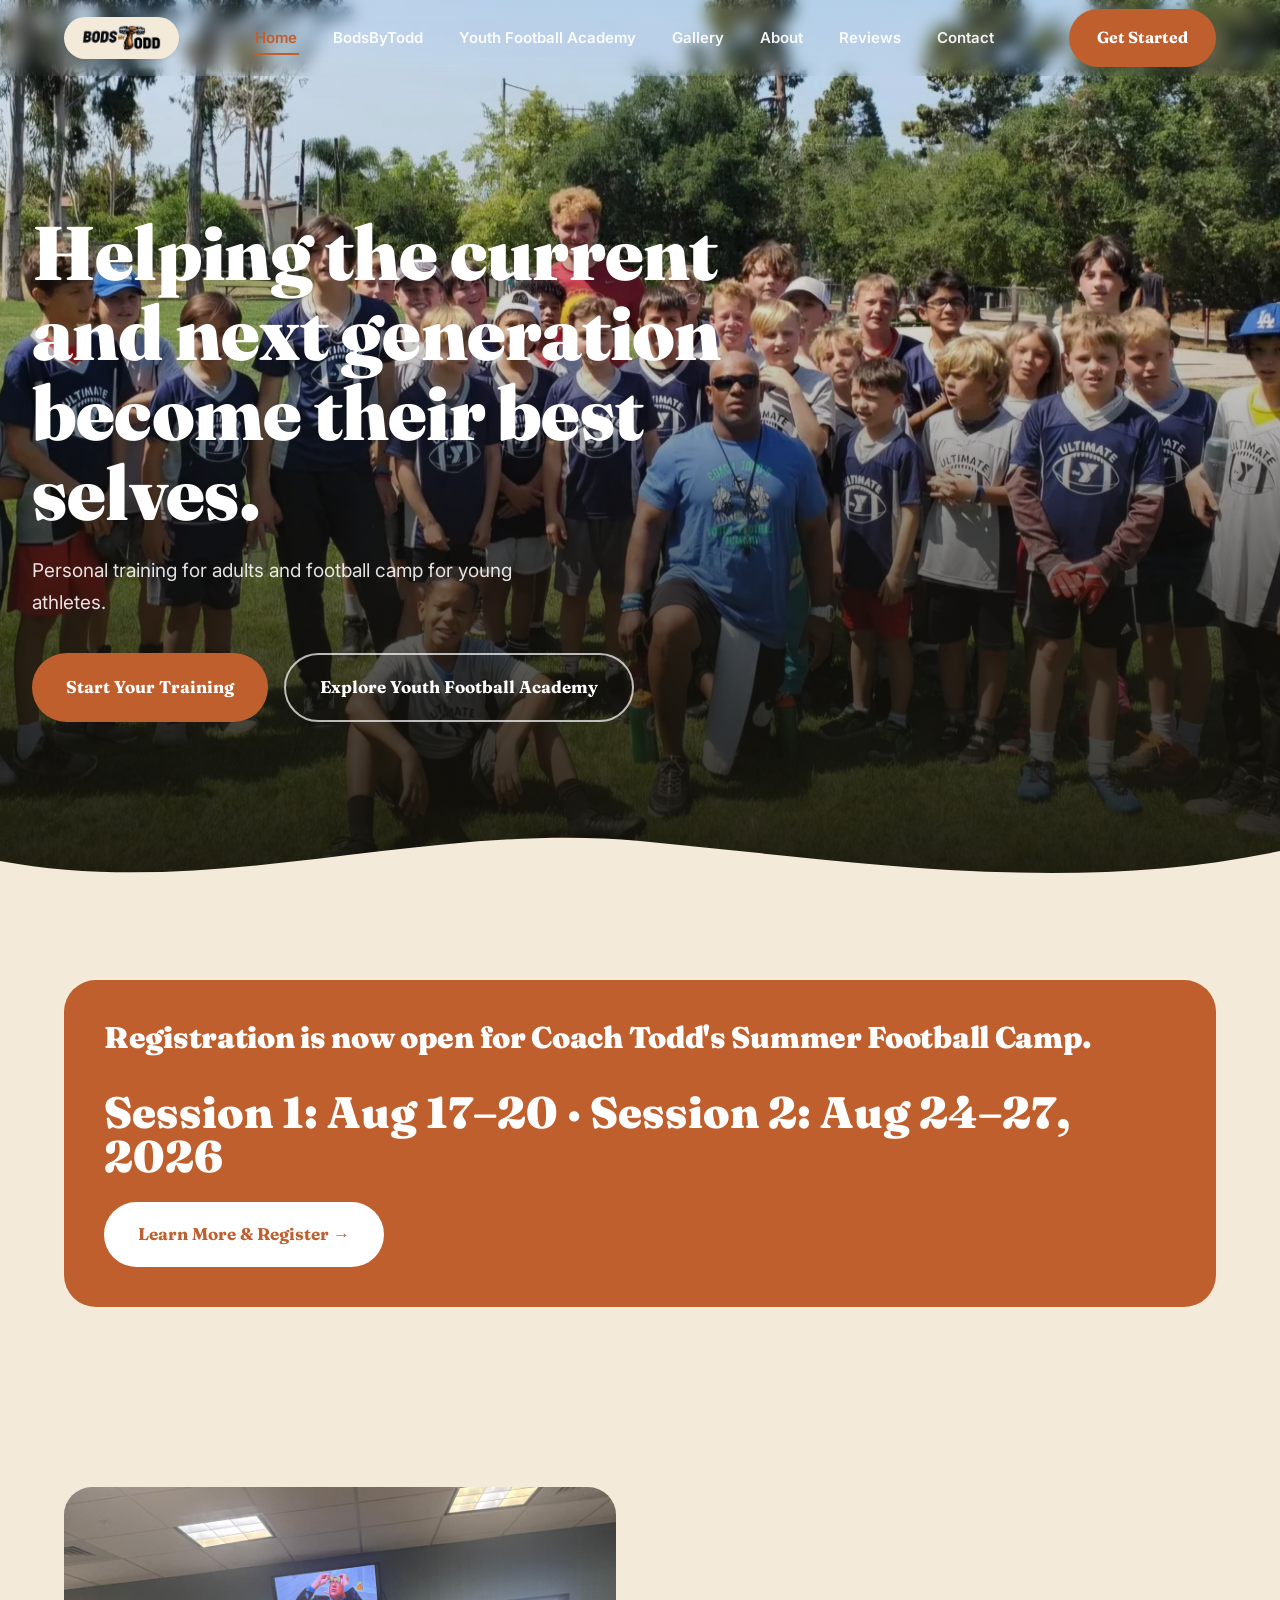
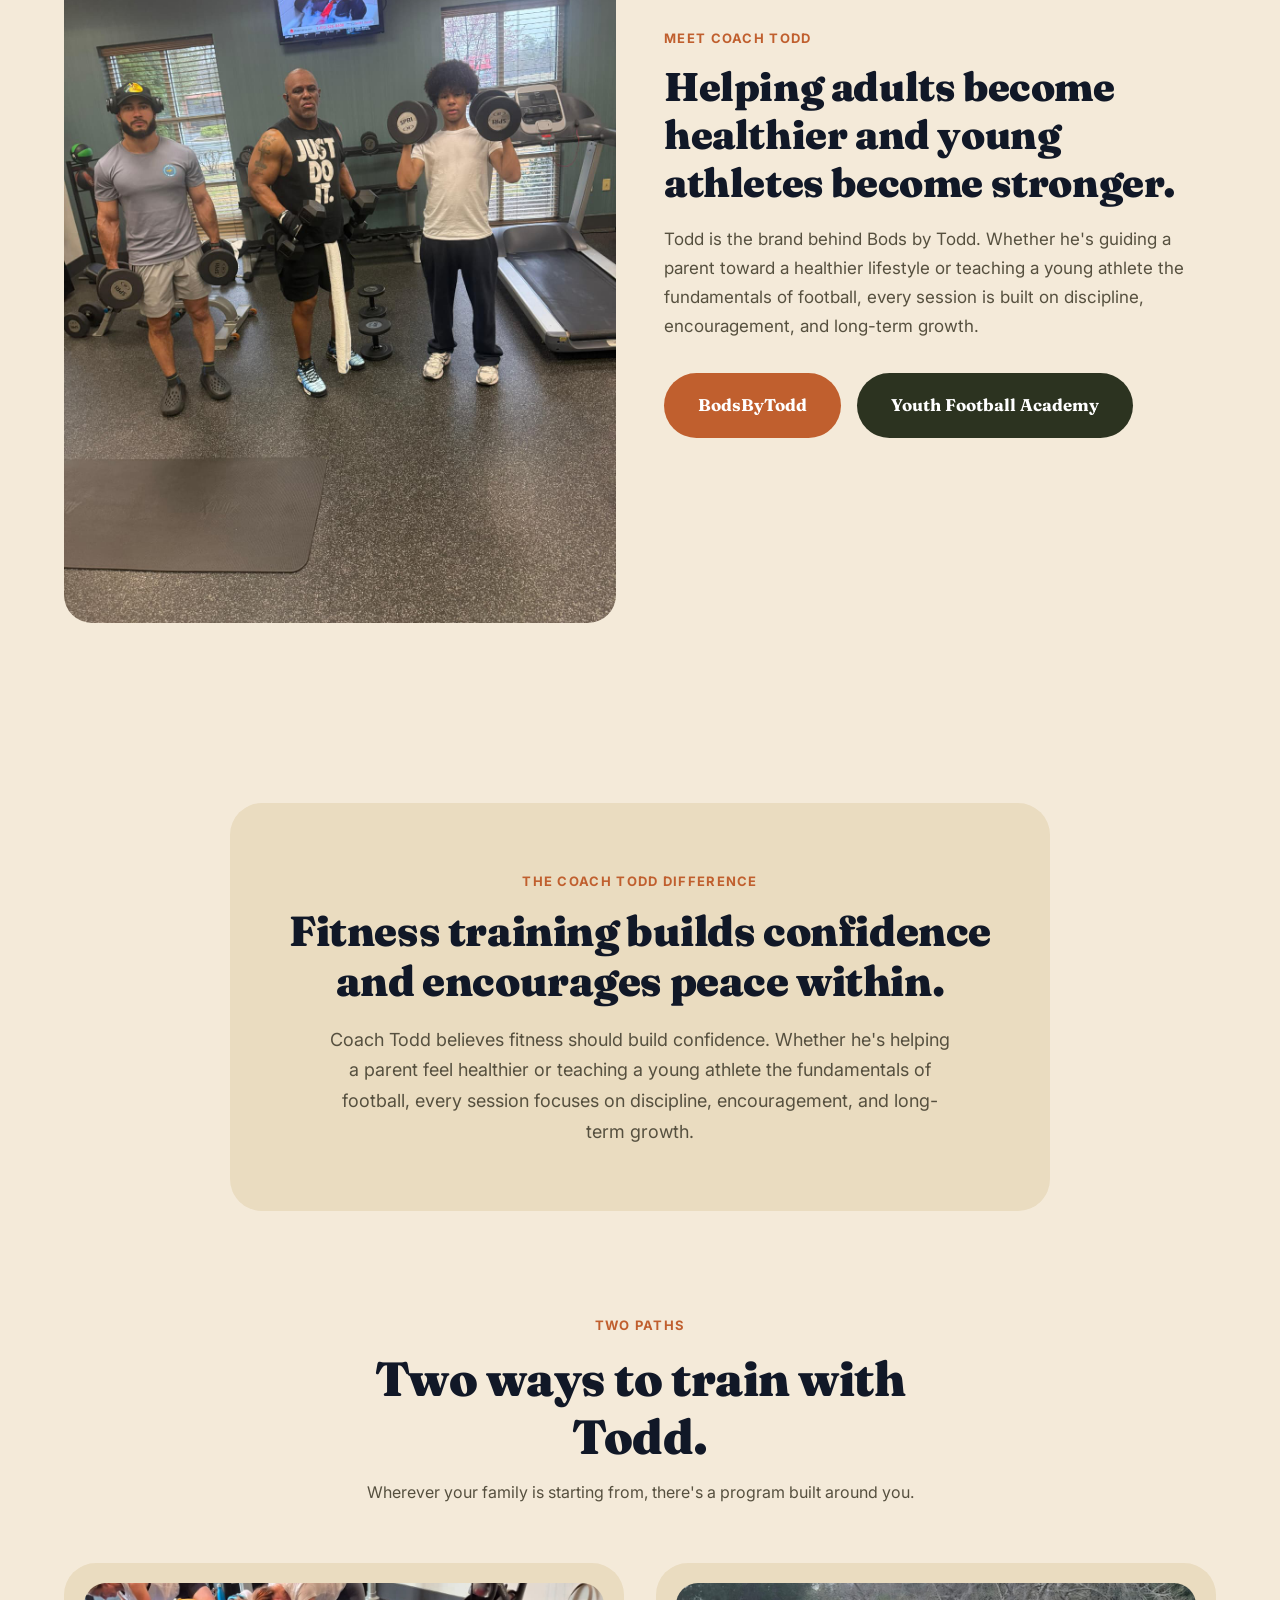
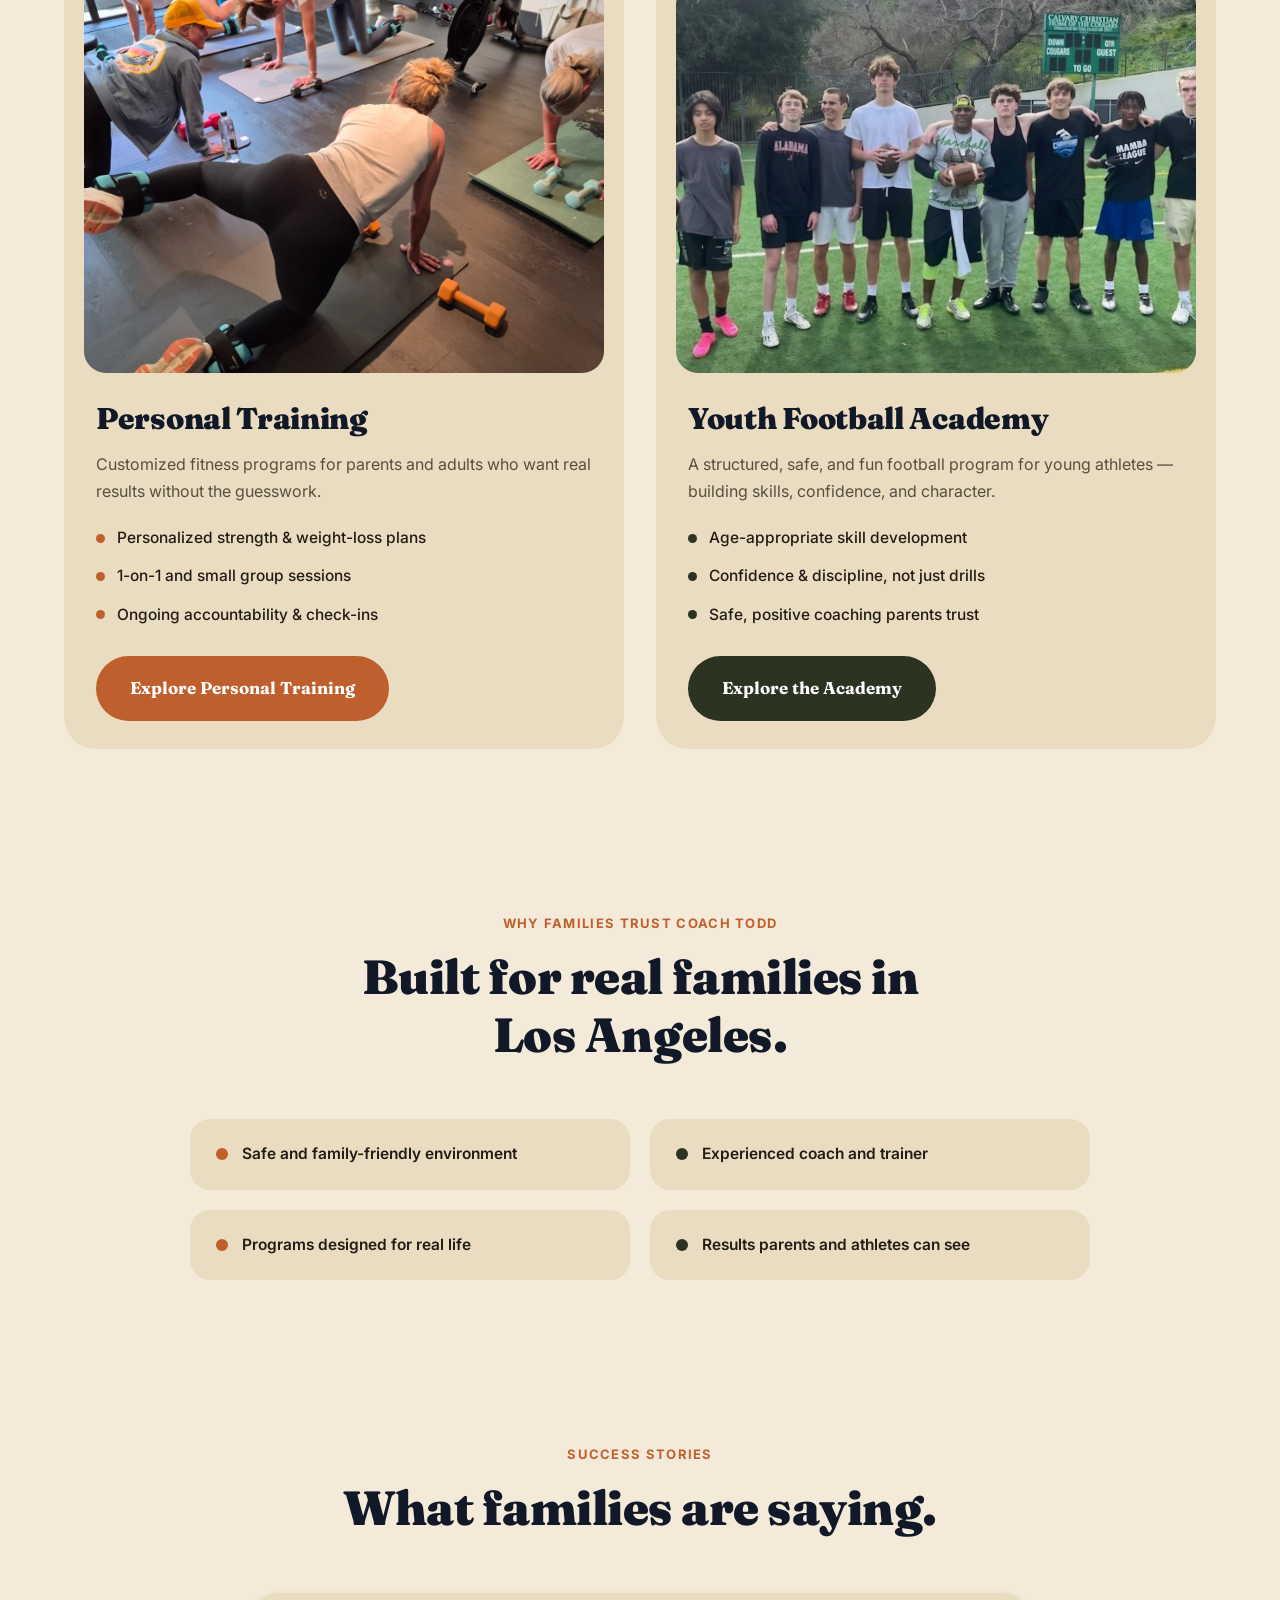
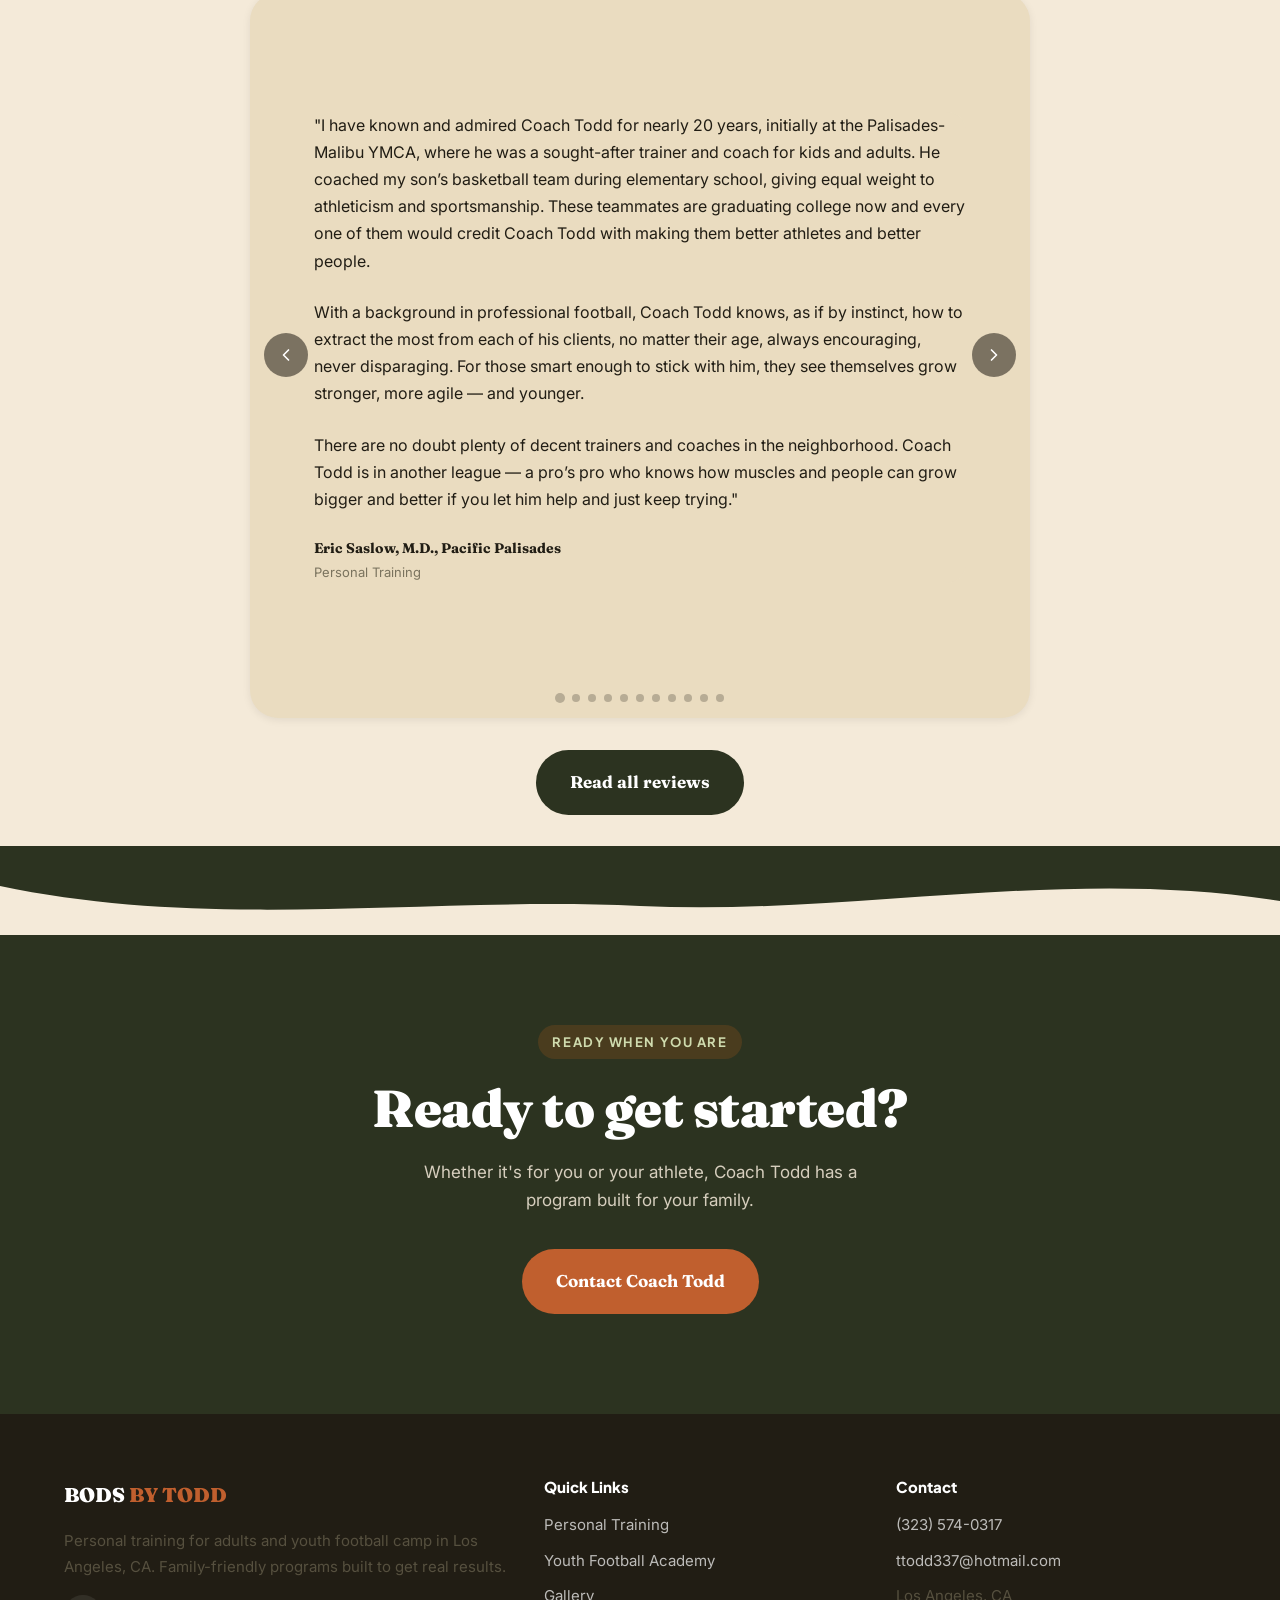
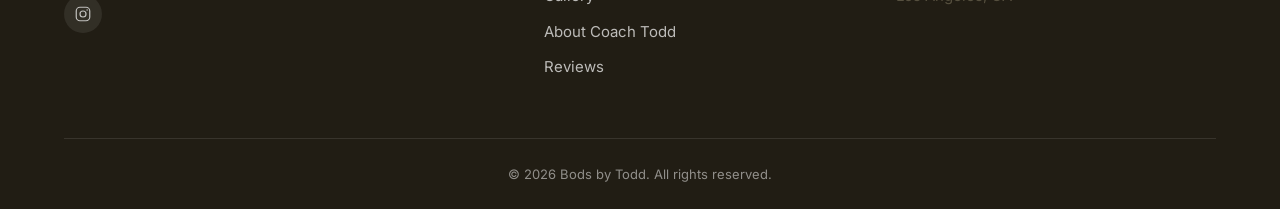
==== commit 5df64998: "pushing temp feature" ====
--- a/public/index.html
+++ b/public/index.html
@@ -170,12 +170,120 @@
       <span class="section-eyebrow-organic">Success Stories</span>
       <h2>What families are saying.</h2>
     </div>
+    <!-- ORIGINAL SINGLE-TESTIMONIAL VERSION (kept for easy revert, not deleted per client request)
     <div class="stagger" style="max-width:700px; margin:0 auto;">
       <div class="testimonial-organic">
         <p class="testimonial-quote">"I am 20 years old, and I have known Coach Todd since I was seven. Coach Todd has been a leader and mentor for me in countless ways. He cultivated my love for football and taught me the importance of sportsmanship and teamwork. He pushed me and many others to be great competitors, and even better people. Coach Todd truly cares for each individual and while the game is important, building character and confidence has always been his priority. A lot of who I am today, on and off the field, I owe to the time he invested in me."</p>
         <div class="testimonial-author">Kellan, 20</div>
         <div class="testimonial-role">Camper since age 7</div>
       </div>
+    </div>
+    -->
+    <div class="gallery-slider testimonial-slider fade-up">
+      <div class="gallery-track">
+        <div class="gallery-slide">
+          <div class="testimonial-card">
+            <p class="testimonial-quote">"I have known and admired Coach Todd for nearly 20 years, initially at the Palisades-Malibu YMCA, where he was a sought-after trainer and coach for kids and adults. He coached my son&rsquo;s basketball team during elementary school, giving equal weight to athleticism and sportsmanship. These teammates are graduating college now and every one of them would credit Coach Todd with making them better athletes and better people.</p>
+            <p class="testimonial-quote">With a background in professional football, Coach Todd knows, as if by instinct, how to extract the most from each of his clients, no matter their age, always encouraging, never disparaging. For those smart enough to stick with him, they see themselves grow stronger, more agile &mdash; and younger.</p>
+            <p class="testimonial-quote">There are no doubt plenty of decent trainers and coaches in the neighborhood. Coach Todd is in another league &mdash; a pro&rsquo;s pro who knows how muscles and people can grow bigger and better if you let him help and just keep trying."</p>
+            <div class="testimonial-author">Eric Saslow, M.D., Pacific Palisades</div>
+            <div class="testimonial-role">Personal Training</div>
+          </div>
+        </div>
+        <div class="gallery-slide">
+          <div class="testimonial-card">
+            <p class="testimonial-quote">"I&rsquo;ve been with Coach Todd for over 18 years and can&rsquo;t say enough good things about him. From group fitness classes and kickboxing to personal training, he&rsquo;s always kept workouts challenging, motivating, and fun.</p>
+            <p class="testimonial-quote">What stands out most is how genuinely he cares about the people he works with. He knows when to push, when to encourage, and brings an energy that&rsquo;s kept me coming back for years.</p>
+            <p class="testimonial-quote">I&rsquo;ve also watched him coach both of my kids in two different sports over the years. The same qualities show up there. He leads by example, builds confidence, teaches discipline, and wants every kid to succeed on and off the field or court.</p>
+            <p class="testimonial-quote">After all this time, I&rsquo;m grateful for what he&rsquo;s helped me achieve and the positive impact he&rsquo;s had on my family. I highly recommend Bods By Todd to anyone looking for a trainer and coach who truly invests in the success of every client."</p>
+            <div class="testimonial-author">Chelsea Ford, Pacific Palisades</div>
+            <div class="testimonial-role">Personal Training</div>
+          </div>
+        </div>
+        <div class="gallery-slide">
+          <div class="testimonial-card">
+            <p class="testimonial-quote">"I have been working out with Todd twice a week for 18 years, and he is absolutely fantastic at
+what he does for his clients. Each session is different, so the workouts never get predictable or
+boring. He knows how to tailor the activities to each client’s abilities, but also knows how to
+motivate a client to keep pushing to get better. I am strong and active at 73, and I give Todd a
+lot of the credit for keeping me fit! He is also very smart, funny, and excellent company during
+our sessions together.
+I’ve also been able to observe Todd working with kids over the past years. He is an expert in
+the sports he coaches, and he has the perfect combination of discipline and loving
+encouragement that bring out the best in kids from very young ones to high school students.
+Todd is a genuinely good person and even beyond his coaching, he has become a close friend to
+me and my whole family."</p>
+            <div class="testimonial-author">Catherine Coleman, Santa Monica</div>
+            <div class="testimonial-role">Personal Training</div>
+          </div>
+        </div>
+        <div class="gallery-slide">
+          <div class="testimonial-card">
+            <p class="testimonial-quote">"I have had the pleasure of working with Todd for over 20 years. It&rsquo;s hard to express my gratitude&hellip; The workouts work! My body has stayed the same weight (give or take 5 pounds) and my muscles are stronger and I feel amazing! He seems to know what I need before I do and the workouts are always changing, challenging and cheerful! If you get a chance to work with Todd, take it!!"</p>
+            <div class="testimonial-author">Andrea Daniels, West Los Angeles</div>
+            <div class="testimonial-role">Personal Training</div>
+          </div>
+        </div>
+        <div class="gallery-slide">
+          <div class="testimonial-card">
+            <p class="testimonial-quote">"I never thought I would enjoy having a trainer to work out with as I know everything. My wife has worked out with Todd for close to 20 years and I was asked many times to join but never felt the need as I know how to work out.</p>
+            <p class="testimonial-quote">That changed one day when my wife told me I was going to start training with Todd. I was apprehensive but boy was I wrong. I cannot imagine working out by myself anymore. Todd makes working out fun and it feels different each time we work out. He changes up the workout repeatedly so you cannot get bored or find the workouts not challenging. Every workout is tough but fulfilling.</p>
+            <p class="testimonial-quote">I feel great and now at the age of 62 I need to maintain my strength and my balance for the years to come.</p>
+            <p class="testimonial-quote">If you are thinking of training with Todd&mdash;do not think about it! Do it!"</p>
+            <div class="testimonial-author">Michael Daniels, West Los Angeles</div>
+            <div class="testimonial-role">Personal Training</div>
+          </div>
+        </div>
+        <div class="gallery-slide">
+          <div class="testimonial-card">
+            <p class="testimonial-quote">"Those who know Coach Todd know he is far more than just a football coach to his campers. I can still remember showing up at his program as this small, lanky 8-year-old, still figuring out how to compete. And just from day one, I found myself becoming not just a better football player, but a better man. Each summer thereafter, I found myself right back at his camp, growing alongside peers who would become lifelong friends, and under coaches who would help shape the man I've become. Coach Todd is someone who cares enough to correct you and believe in you in the same breath; you can tell how much these kids truly mean to him. I can honestly tell you, far beyond his phenomenal football program, he shaped who I am as a young adult, and I am forever thankful for it."</p>
+            <div class="testimonial-author">Flynn, 20</div>
+            <div class="testimonial-role">Camper, ages 8&ndash;15</div>
+          </div>
+        </div>
+        <div class="gallery-slide">
+          <div class="testimonial-card">
+            <p class="testimonial-quote">"I am 20 years old, and I have known Coach Todd since I was seven. Coach Todd has been a leader and mentor for me in countless ways. He cultivated my love for football and taught me the importance of sportsmanship and teamwork. He pushed me and many others to be great competitors, and even better people. As I have gotten older, I have stayed involved in Coach Todd's Football Academy and watched him inspire and motivate countless young athletes as he once did for me. Coach Todd truly cares for each individual and while the game is important, building character and confidence has always been his priority. I am forever grateful for his knowledge and influence. A lot of who I am today, on and off the field, I owe to the time he invested in me."</p>
+            <div class="testimonial-author">Kellan, 20</div>
+            <div class="testimonial-role">Camper since age 7</div>
+          </div>
+        </div>
+        <div class="gallery-slide">
+          <div class="testimonial-card">
+            <p class="testimonial-quote">"When I was young, I played a plethora of sports. I didn't have an immense love for any sport in particular until I met Mr. Tharen Todd. Like many fellow kids, Coach Todd was able to captivate our love for football at a very young age. He provided structure and taught us the fundamentals while having a clear cut understanding of the necessity to mix in many fun games for us at that age. Coach Todd is extremely personable and connects great with the parents as well. He always is beyond respectful of parents entrusting Coach Todd to train their kids for multiple hours in a day. Most importantly, Coach Todd values relationships and is one of the most loving men I have met in my life. Love this man to death!"</p>
+            <div class="testimonial-author">John Thomas</div>
+            <div class="testimonial-role">Former camper</div>
+          </div>
+        </div>
+        <div class="gallery-slide">
+          <div class="testimonial-card">
+            <p class="testimonial-quote">"I have worked with Coach Todd for as long as I can remember playing football. Through countless hours with all the camps, games, and trainings he has shown me how to be the hardest worker in the room, treat the game with respect, and how to be a leader on and off the field. He has been a great mentor for me and many other people not only because of all the knowledge he passes on but also the mentality that he instills to not cheat the process. I am 20 now still playing and he&rsquo;s been in my corner every step of the way and I couldn't be more grateful for that."</p>
+            <div class="testimonial-author">Braydon Sanford</div>
+            <div class="testimonial-role">Former camper</div>
+          </div>
+        </div>
+        <div class="gallery-slide">
+          <div class="testimonial-card">
+            <p class="testimonial-quote">"I have known and worked with Coach Todd for 13 years, my first memories of Coach come from the age of 5 years old where he played a vital role introducing the sport of football into my life and becoming a strong role model in the years to follow. I would attend Coach Todd&rsquo;s Football Camps every summer of my childhood, the environment he creates is truly something special. In my hometown Pacific Palisades, Coach Todd is a very important person because of the Humble, Consistent and Kind person he has been for longer than I have been alive. People who have had the pleasure of meeting Coach Todd only speak highly of him and his character. Reflecting on my time spent under the guidance of Coach, I can look back with gratitude that a person with so many Connections and Accomplishments will always treat each and every person he meets with the same respect. Lastly, the effort that Coach Todd puts in to bring his peers, students/players to their best mental and physical state is unmatched. Coach connects with his clients/players and builds tight knit bonds of good character people who uphold Coach Todd&rsquo;s values in Sports or Outside of them. There are Generations of &ldquo;Coach Todd Kids&rdquo; who have been blessed with his guidance like I have. My final personal experience that sums up Coach Todd&rsquo;s personality is the detail he conducts his life with, I can recount on several occasions as a camper at Coaches Football Camp he would host an All-Day event, remove the equipment, make sure every single player left safely with a parent, and in my rare occasion. Coach would go as far as to give me a ride home, people who know Coach Todd know that&rsquo;s the kind of Trust we have in him."</p>
+            <div class="testimonial-author">Mattias Hernandez, 18</div>
+            <div class="testimonial-role">Former camper</div>
+          </div>
+        </div>
+        <div class="gallery-slide">
+          <div class="testimonial-card">
+            <p class="testimonial-quote">"My dad is very strong and was a student athlete who played football all through college. So growing up, my dad made sure that I was in shape. We would lift weights when I was little and for most of my life, we were always in that gym. No matter how low your beginnings, he always strives to make you as great as you can be. He coaches and trains in a way that will make you want to play and come back to him again and again. My dad will be the greatest addition to your life no matter what service you want from him. There is no doubt that he will always treat you like family."</p>
+            <div class="testimonial-author">Tharen Todd Jr., 15</div>
+            <div class="testimonial-role">Coach Todd's son</div>
+          </div>
+        </div>
+      </div>
+      <button class="gallery-arrow gallery-arrow-prev" aria-label="Previous review" data-gallery-prev>
+        <svg width="20" height="20" viewBox="0 0 24 24" fill="none"><path d="M15 6l-6 6 6 6" stroke="currentColor" stroke-width="2" stroke-linecap="round" stroke-linejoin="round"/></svg>
+      </button>
+      <button class="gallery-arrow gallery-arrow-next" aria-label="Next review" data-gallery-next>
+        <svg width="20" height="20" viewBox="0 0 24 24" fill="none"><path d="M9 6l6 6-6 6" stroke="currentColor" stroke-width="2" stroke-linecap="round" stroke-linejoin="round"/></svg>
+      </button>
+      <div class="gallery-dots" data-gallery-dots></div>
     </div>
     <p class="text-center mt-4"><a href="testimonials.html" class="btn-pill btn-pill-green" style="color:#fff;">Read all reviews</a></p>
   </div>
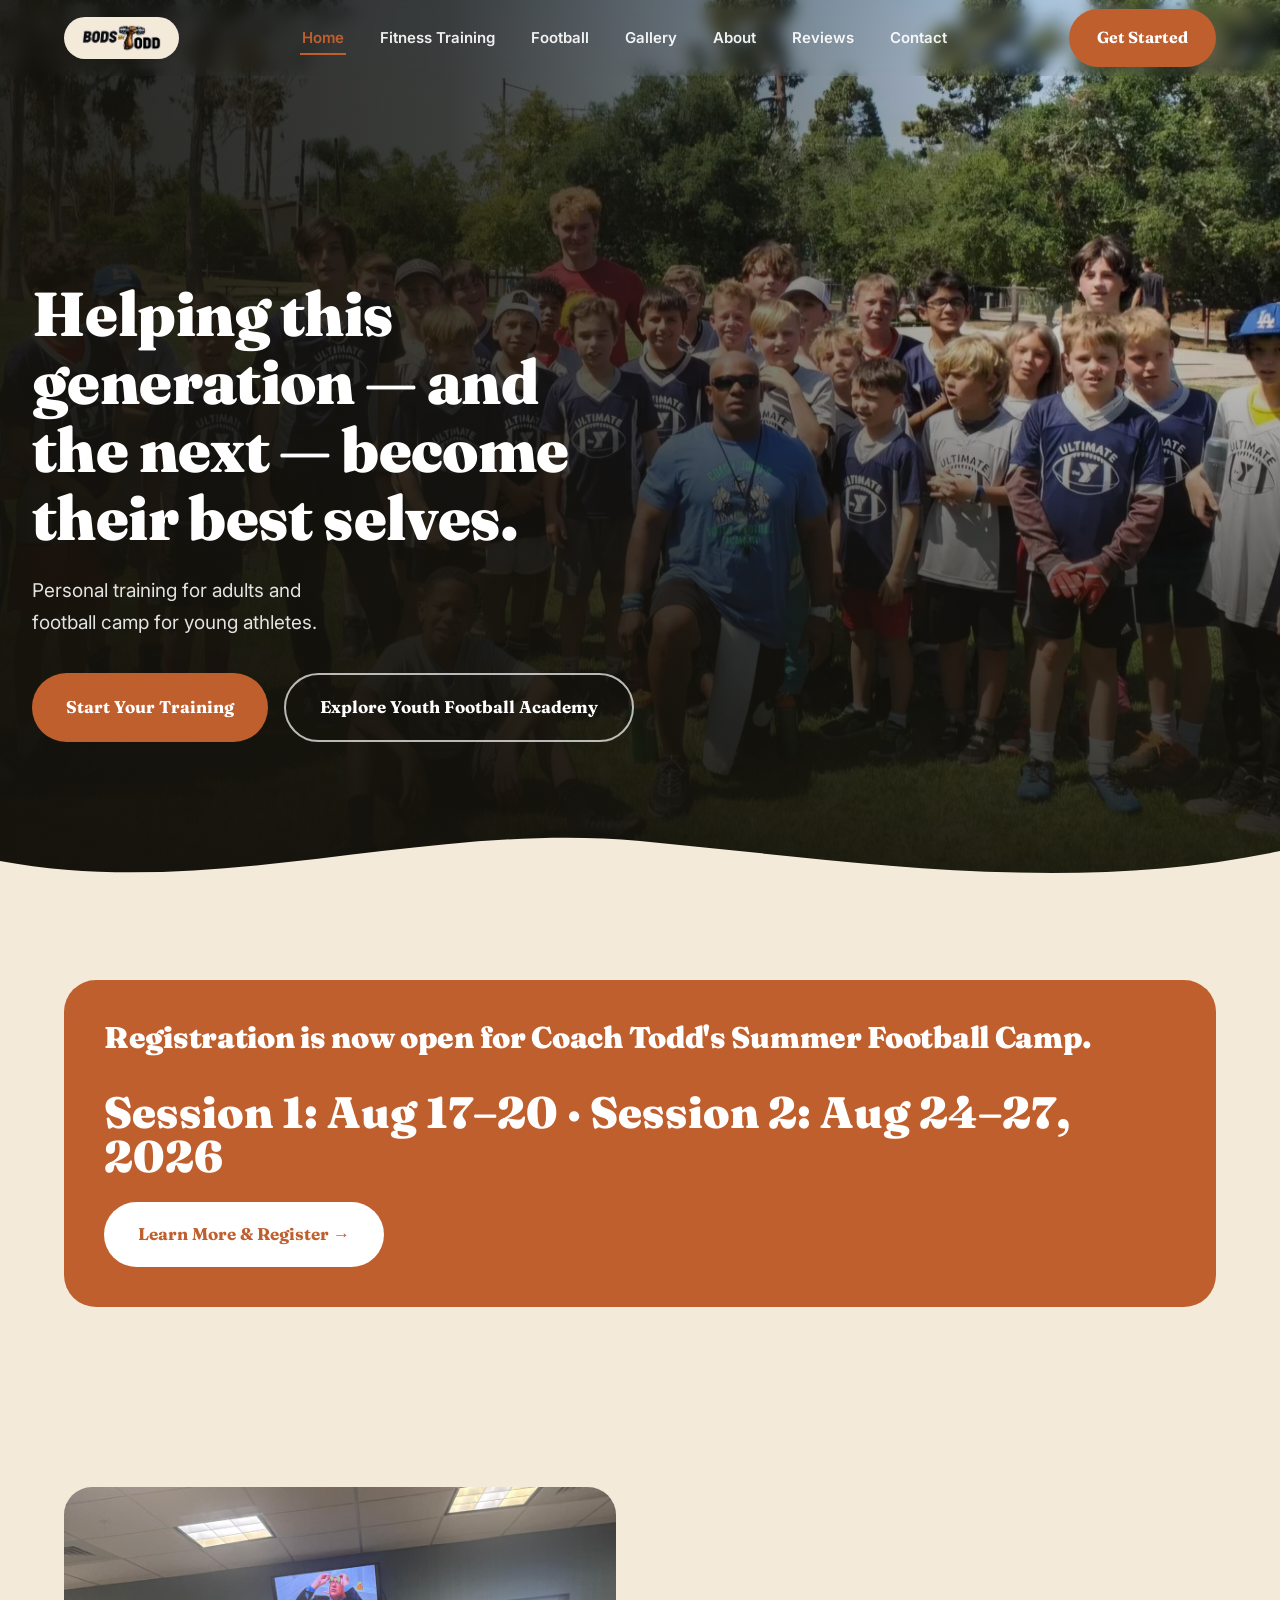
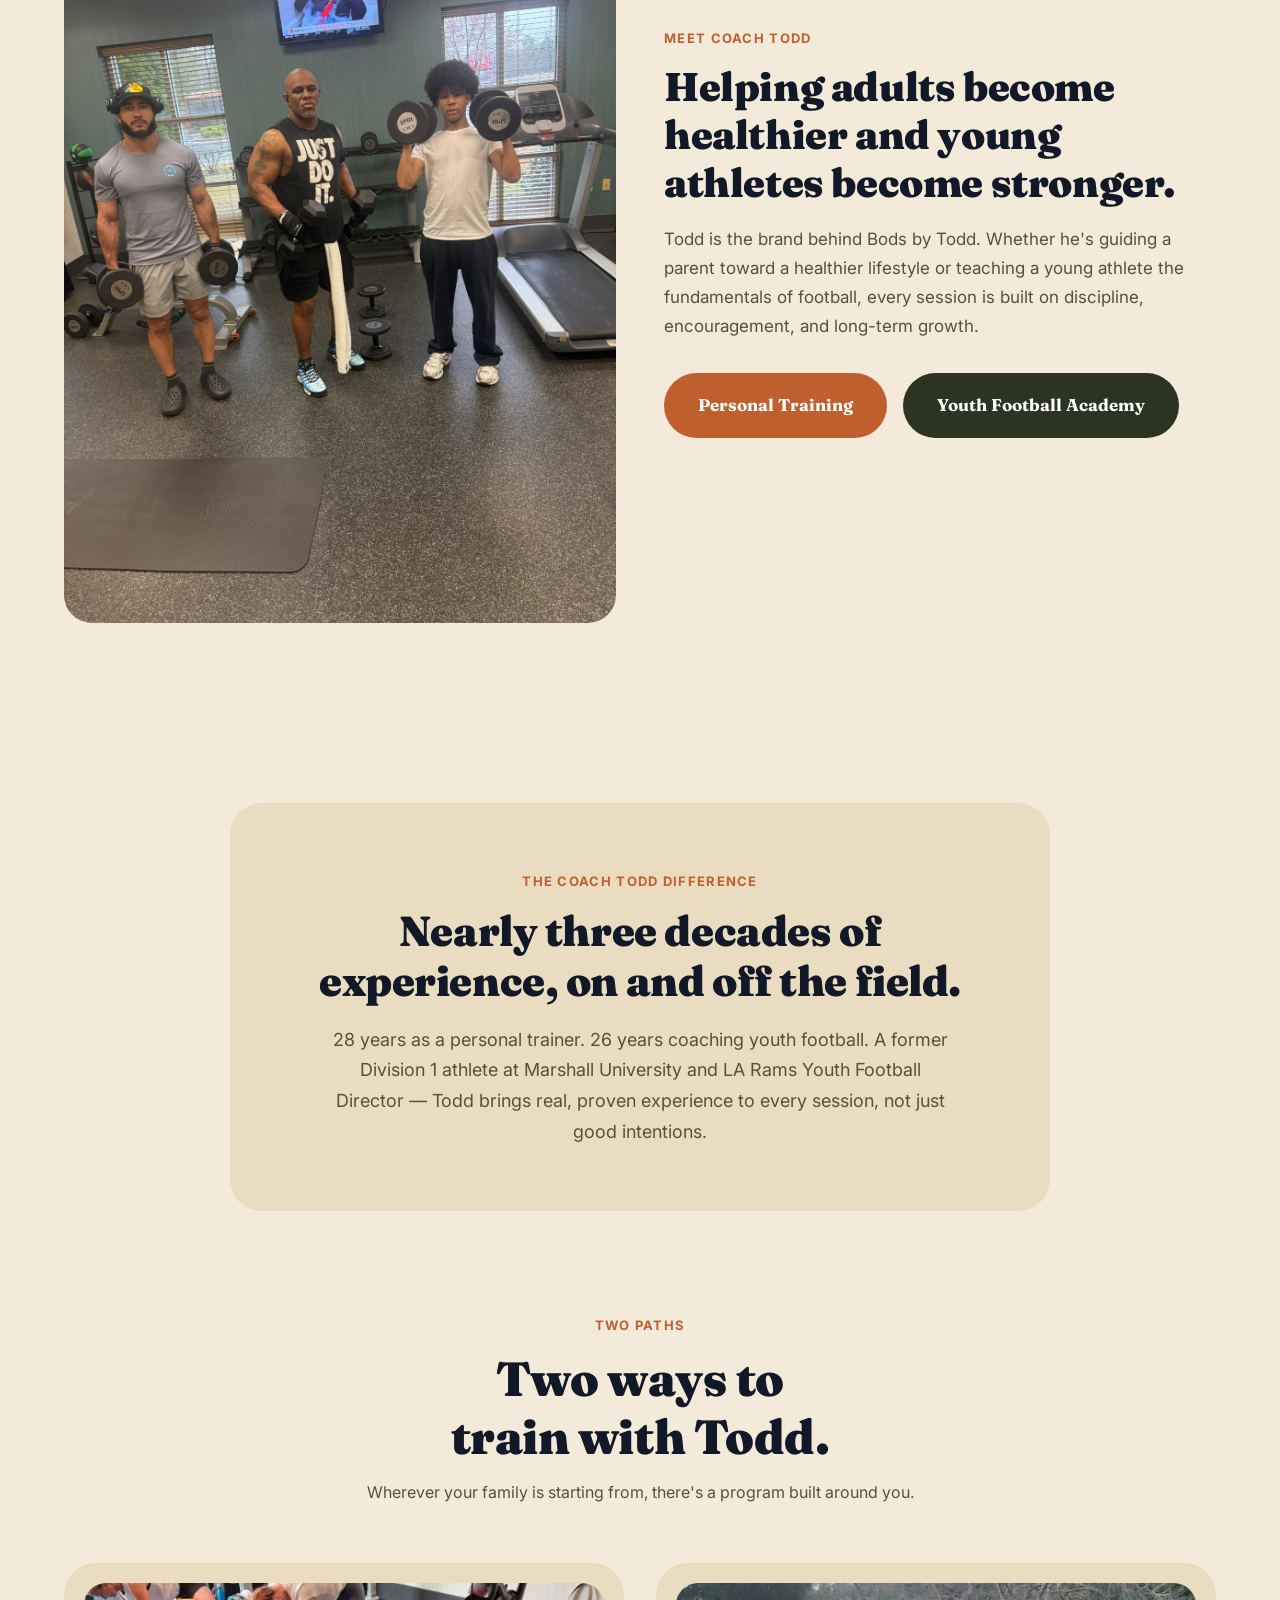
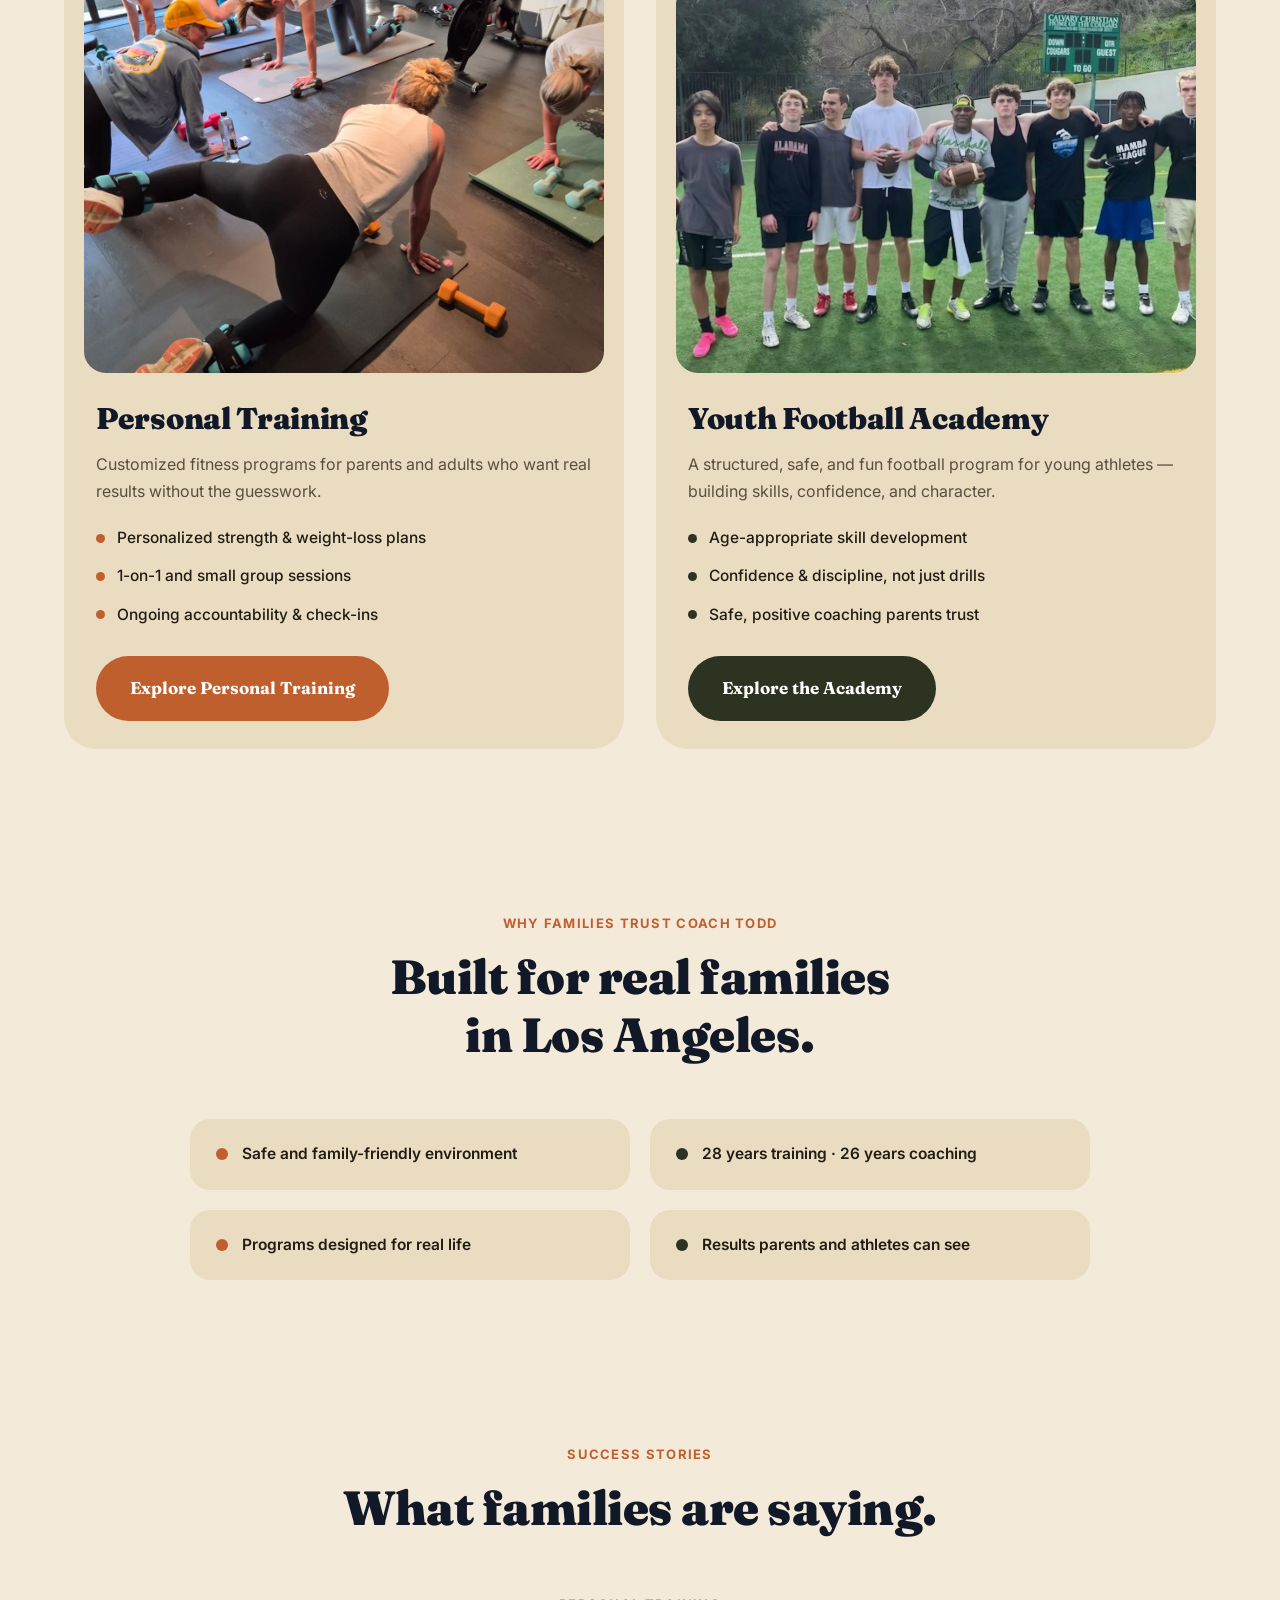
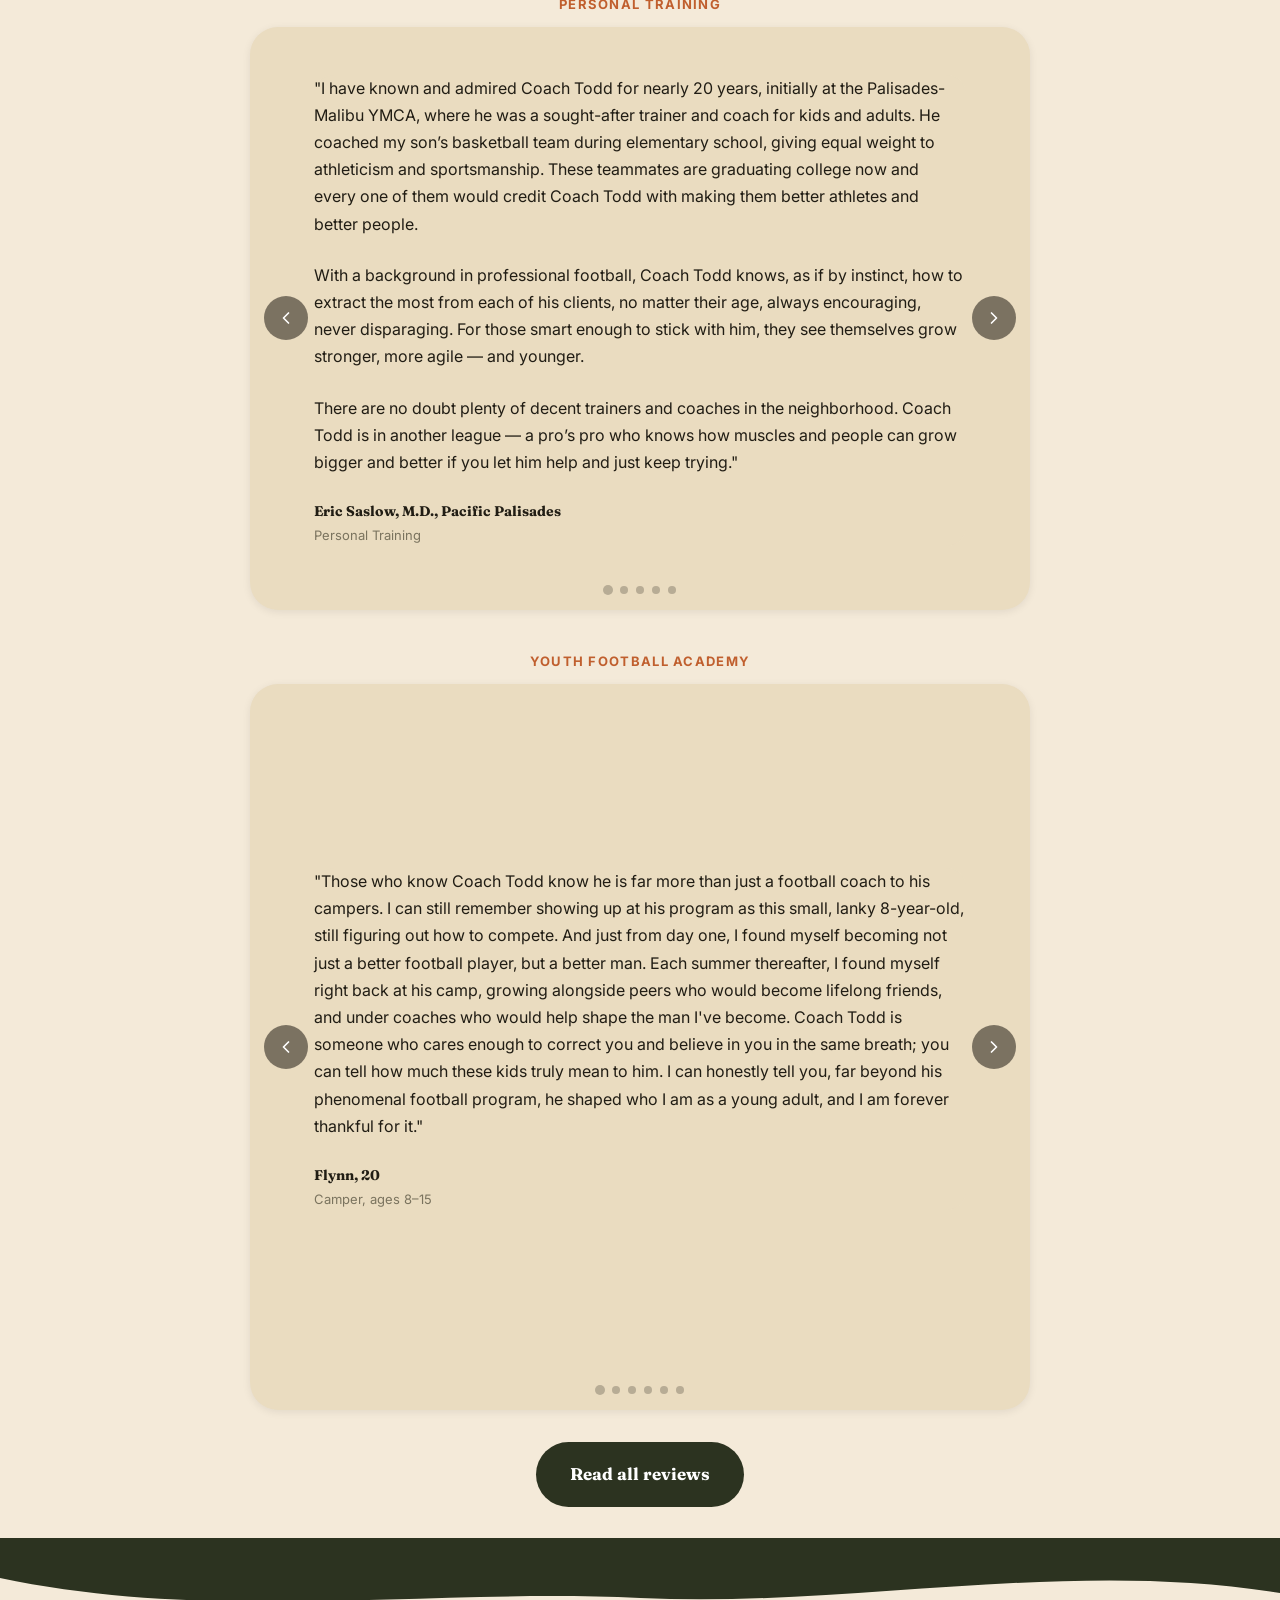
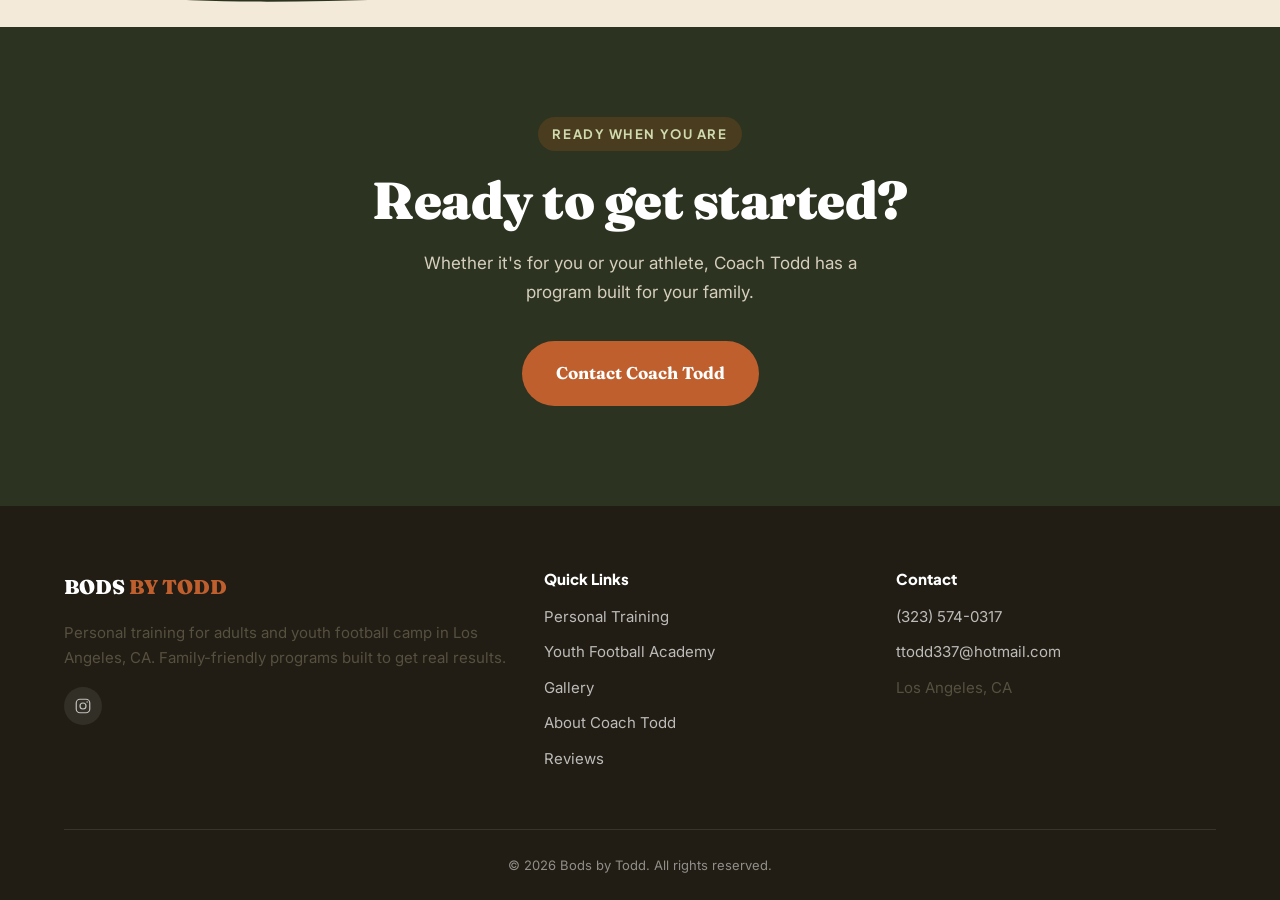
==== commit 20401ff3: "updated texts, improved hero, and added more about todd" ====
--- a/public/index.html
+++ b/public/index.html
@@ -10,7 +10,7 @@
 <link rel="preconnect" href="https://fonts.gstatic.com" crossorigin>
 <link href="https://fonts.googleapis.com/css2?family=Plus+Jakarta+Sans:wght@700;800&family=Inter:wght@400;500;600&family=Fraunces:opsz,wght@9..144,500;9..144,700;9..144,900&display=swap" rel="stylesheet">
 <link rel="stylesheet" href="styles.css?v=5">
-<link rel="stylesheet" href="organic.css?v=5">
+<link rel="stylesheet" href="organic.css?v=13">
 <link rel="icon" type="image/png" sizes="32x32" href="favicon-32.png">
 <link rel="icon" type="image/png" sizes="192x192" href="favicon-192.png">
 <link rel="apple-touch-icon" href="apple-touch-icon.png">
@@ -22,8 +22,8 @@
     <a href="index.html" class="nav-logo"><img src="logo-wordmark.png" alt="Bods By Todd"></a>
     <ul class="nav-links">
       <li><a href="index.html" class="nav-link active">Home</a></li>
-      <li><a href="training.html" class="nav-link">BodsByTodd</a></li>
-      <li><a href="camp.html" class="nav-link">Youth Football Academy</a></li>
+      <li><a href="training.html" class="nav-link">Fitness Training</a></li>
+      <li><a href="camp.html" class="nav-link">Football</a></li>
       <li><a href="gallery.html" class="nav-link">Gallery</a></li>
       <li><a href="about.html" class="nav-link">About</a></li>
       <li><a href="testimonials.html" class="nav-link">Reviews</a></li>
@@ -39,8 +39,8 @@
 </nav>
 <div class="mobile-drawer">
   <a href="index.html" class="nav-link active">Home</a>
-  <a href="training.html" class="nav-link">BodsByTodd</a>
-  <a href="camp.html" class="nav-link">Youth Football Academy</a>
+  <a href="training.html" class="nav-link">Fitness Training</a>
+  <a href="camp.html" class="nav-link">Football</a>
   <a href="gallery.html" class="nav-link">Gallery</a>
   <a href="about.html" class="nav-link">About</a>
   <a href="testimonials.html" class="nav-link">Reviews</a>
@@ -50,10 +50,10 @@
 
 <!-- ============ HERO: full-bleed photo + gradient overlay ============ -->
 <header class="hero">
-  <img class="hero-bg" src="assets/photos/working3.jpeg" alt="Coach Todd">
+  <img class="hero-bg" src="assets/photos/working3.jpeg" alt="Coach Todd with youth football campers">
   <div class="hero-fade"></div>
   <div class="hero-content">
-    <h1>Helping the current and next generation become their best selves.</h1>
+    <h1>Helping this generation &mdash; and the next &mdash; become their best selves.</h1>
     <p class="hero-subtitle">Personal training for adults and football camp for young athletes.</p>
     <div class="hero-actions">
       <a href="training.html" class="btn-pill btn-pill-terracotta">Start Your Training</a>
@@ -94,7 +94,7 @@
       <h2>Helping adults become healthier and young athletes become stronger.</h2>
       <p style="font-size:17px;">Todd is the brand behind Bods by Todd. Whether he's guiding a parent toward a healthier lifestyle or teaching a young athlete the fundamentals of football, every session is built on discipline, encouragement, and long-term growth.</p>
       <div class="hero-actions mt-4">
-        <a href="training.html" class="btn-pill btn-pill-terracotta">BodsByTodd</a>
+        <a href="training.html" class="btn-pill btn-pill-terracotta">Personal Training</a>
         <a href="camp.html" class="btn-pill btn-pill-green">Youth Football Academy</a>
       </div>
     </div>
@@ -106,8 +106,8 @@
   <div class="container">
     <div class="difference-card fade-up">
       <span class="section-eyebrow-organic">The Coach Todd Difference</span>
-      <h2>Fitness training builds confidence and encourages peace within.</h2>
-      <p>Coach Todd believes fitness should build confidence. Whether he's helping a parent feel healthier or teaching a young athlete the fundamentals of football, every session focuses on discipline, encouragement, and long-term growth.</p>
+      <h2>Nearly three decades of experience, on and off the field.</h2>
+      <p>28 years as a personal trainer. 26 years coaching youth football. A former Division 1 athlete at Marshall University and LA Rams Youth Football Director &mdash; Todd brings real, proven experience to every session, not just good intentions.</p>
     </div>
   </div>
 </section>
@@ -156,7 +156,7 @@
     </div>
     <div class="trust-organic stagger">
       <div class="trust-pill"><span class="dot dot-terracotta"></span> Safe and family-friendly environment</div>
-      <div class="trust-pill"><span class="dot dot-green"></span> Experienced coach and trainer</div>
+      <div class="trust-pill"><span class="dot dot-green"></span> 28 years training &middot; 26 years coaching</div>
       <div class="trust-pill"><span class="dot dot-terracotta"></span> Programs designed for real life</div>
       <div class="trust-pill"><span class="dot dot-green"></span> Results parents and athletes can see</div>
     </div>
@@ -179,6 +179,7 @@
       </div>
     </div>
     -->
+    <div class="section-eyebrow-organic" style="display:block; text-align:center; margin-bottom:12px;">Personal Training</div>
     <div class="gallery-slider testimonial-slider fade-up">
       <div class="gallery-track">
         <div class="gallery-slide">
@@ -234,6 +235,19 @@
             <div class="testimonial-role">Personal Training</div>
           </div>
         </div>
+      </div>
+      <button class="gallery-arrow gallery-arrow-prev" aria-label="Previous review" data-gallery-prev>
+        <svg width="20" height="20" viewBox="0 0 24 24" fill="none"><path d="M15 6l-6 6 6 6" stroke="currentColor" stroke-width="2" stroke-linecap="round" stroke-linejoin="round"/></svg>
+      </button>
+      <button class="gallery-arrow gallery-arrow-next" aria-label="Next review" data-gallery-next>
+        <svg width="20" height="20" viewBox="0 0 24 24" fill="none"><path d="M9 6l6 6-6 6" stroke="currentColor" stroke-width="2" stroke-linecap="round" stroke-linejoin="round"/></svg>
+      </button>
+      <div class="gallery-dots" data-gallery-dots></div>
+    </div>
+
+    <div class="section-eyebrow-organic" style="display:block; text-align:center; margin:40px 0 12px;">Youth Football Academy</div>
+    <div class="gallery-slider testimonial-slider fade-up">
+      <div class="gallery-track">
         <div class="gallery-slide">
           <div class="testimonial-card">
             <p class="testimonial-quote">"Those who know Coach Todd know he is far more than just a football coach to his campers. I can still remember showing up at his program as this small, lanky 8-year-old, still figuring out how to compete. And just from day one, I found myself becoming not just a better football player, but a better man. Each summer thereafter, I found myself right back at his camp, growing alongside peers who would become lifelong friends, and under coaches who would help shape the man I've become. Coach Todd is someone who cares enough to correct you and believe in you in the same breath; you can tell how much these kids truly mean to him. I can honestly tell you, far beyond his phenomenal football program, he shaped who I am as a young adult, and I am forever thankful for it."</p>
--- a/public/organic.css
+++ b/public/organic.css
@@ -25,10 +25,23 @@
   font-family: var(--font-display);
   font-weight: 900;
   letter-spacing: -0.01em;
+  text-wrap: balance;
 }
 
 body.organic p {
   color: #56503F;
+  text-wrap: pretty;
+}
+
+body.organic li,
+body.organic .hero-subtitle,
+body.organic .section-eyebrow-organic,
+body.organic .section-eyebrow {
+  text-wrap: balance;
+}
+
+body.organic .testimonial-quote {
+  text-wrap: pretty;
 }
 
 /* ---- Nav: transparent over hero, solid once scrolled ---- */
@@ -142,7 +155,10 @@
   align-items: flex-end;
   overflow: hidden;
   background: var(--dark);
-  padding: 0;
+  /* padding-top is a hard floor so the headline can never reach the fixed
+     nav, even if the text wraps to extra lines and grows the box taller
+     than 100vh */
+  padding: 260px 0 110px;
 }
 
 body.organic .hero-bg {
@@ -157,20 +173,28 @@
 body.organic .hero-fade {
   position: absolute;
   inset: 0;
-  background: linear-gradient(
-    to top,
-    rgba(20, 18, 12, 0.94) 0%,
-    rgba(20, 18, 12, 0.68) 30%,
-    rgba(20, 18, 12, 0.18) 62%,
-    rgba(20, 18, 12, 0.05) 100%
-  );
+  background:
+    linear-gradient(
+      to right,
+      rgba(20, 18, 12, 0.9) 0%,
+      rgba(20, 18, 12, 0.78) 35%,
+      rgba(20, 18, 12, 0.45) 58%,
+      rgba(20, 18, 12, 0.05) 82%
+    ),
+    linear-gradient(
+      to top,
+      rgba(20, 18, 12, 0.94) 0%,
+      rgba(20, 18, 12, 0.68) 30%,
+      rgba(20, 18, 12, 0.18) 62%,
+      rgba(20, 18, 12, 0.05) 100%
+    );
   z-index: 1;
 }
 
 body.organic .hero-content {
   position: relative;
   z-index: 2;
-  padding: 0 32px 130px;
+  padding: 0 32px;
   max-width: 780px;
   color: #fff;
 }
@@ -186,10 +210,10 @@
 }
 
 body.organic .hero-content h1 {
-  font-size: clamp(38px, 6vw, 76px);
+  font-size: clamp(34px, 5.2vw, 62px);
   color: #fff;
   margin-bottom: 22px;
-  line-height: 1.05;
+  line-height: 1.1;
 }
 
 body.organic .hero-content p.hero-subtitle {
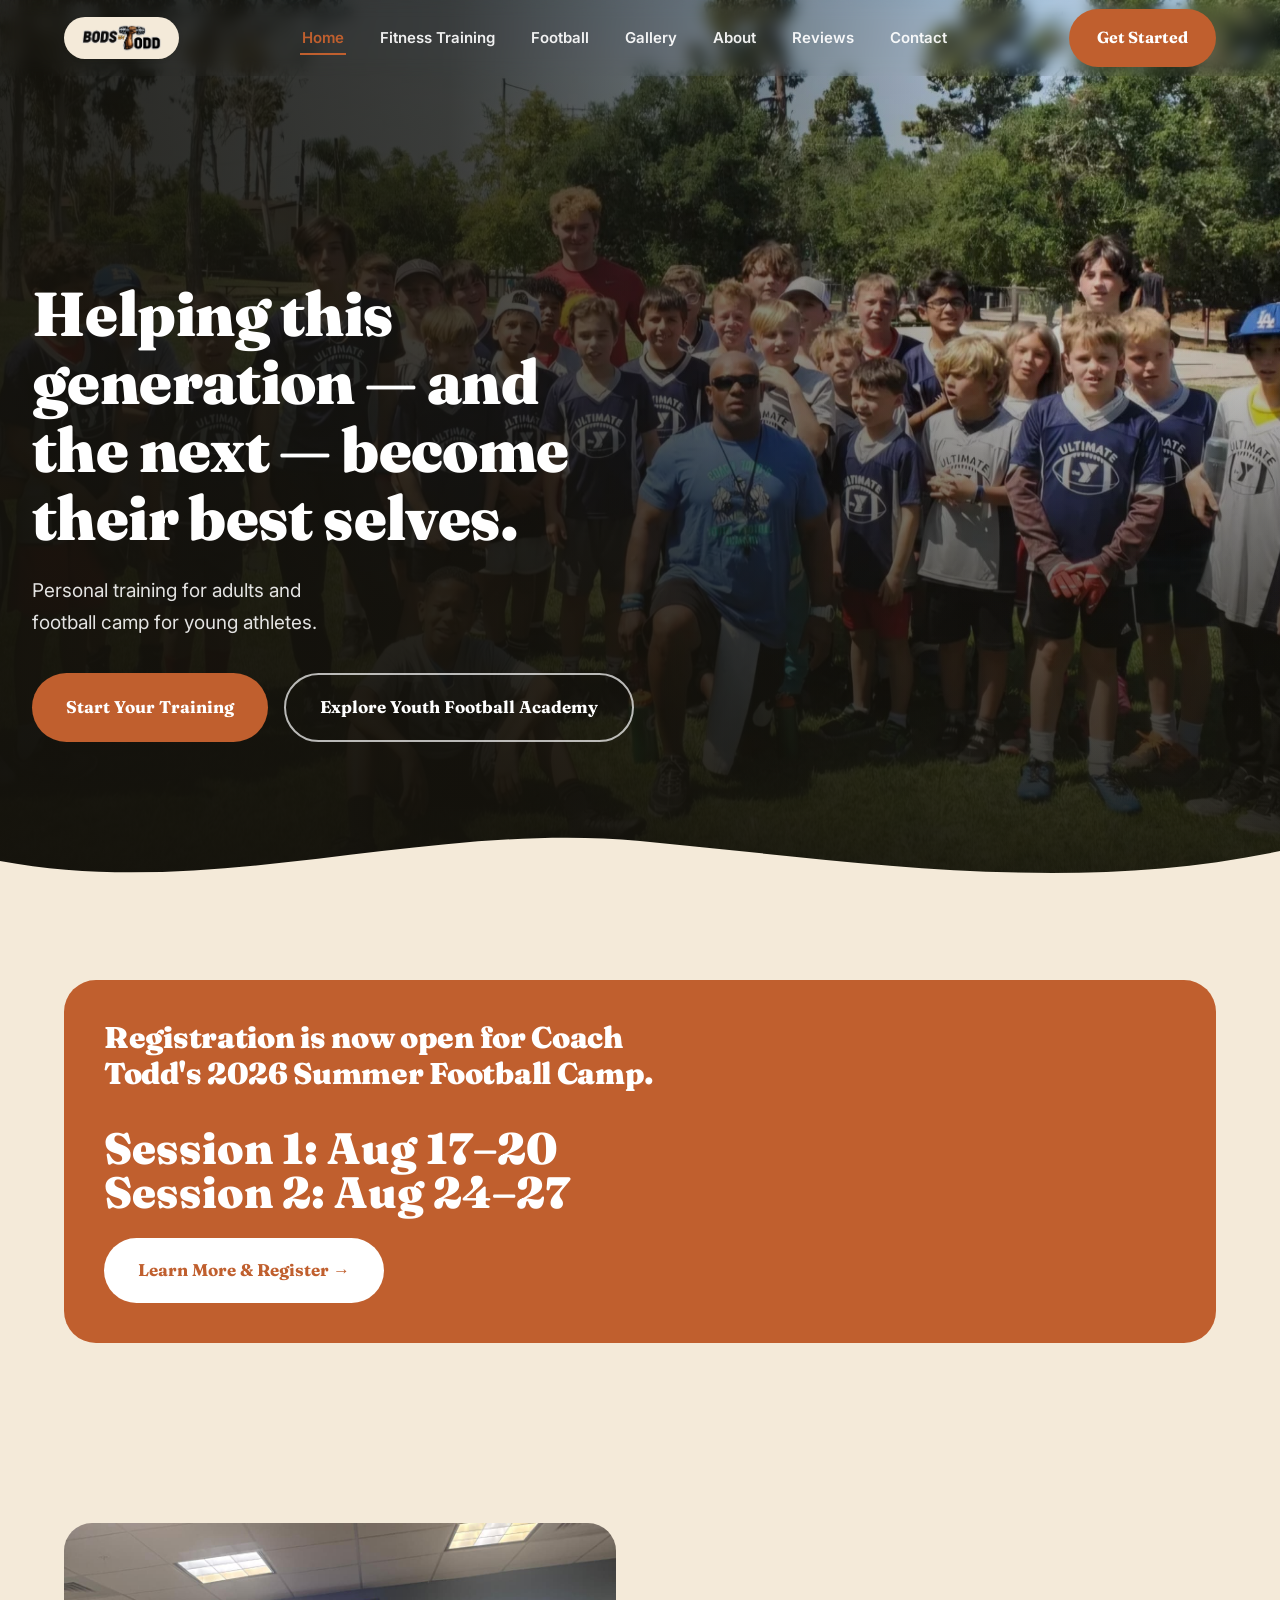
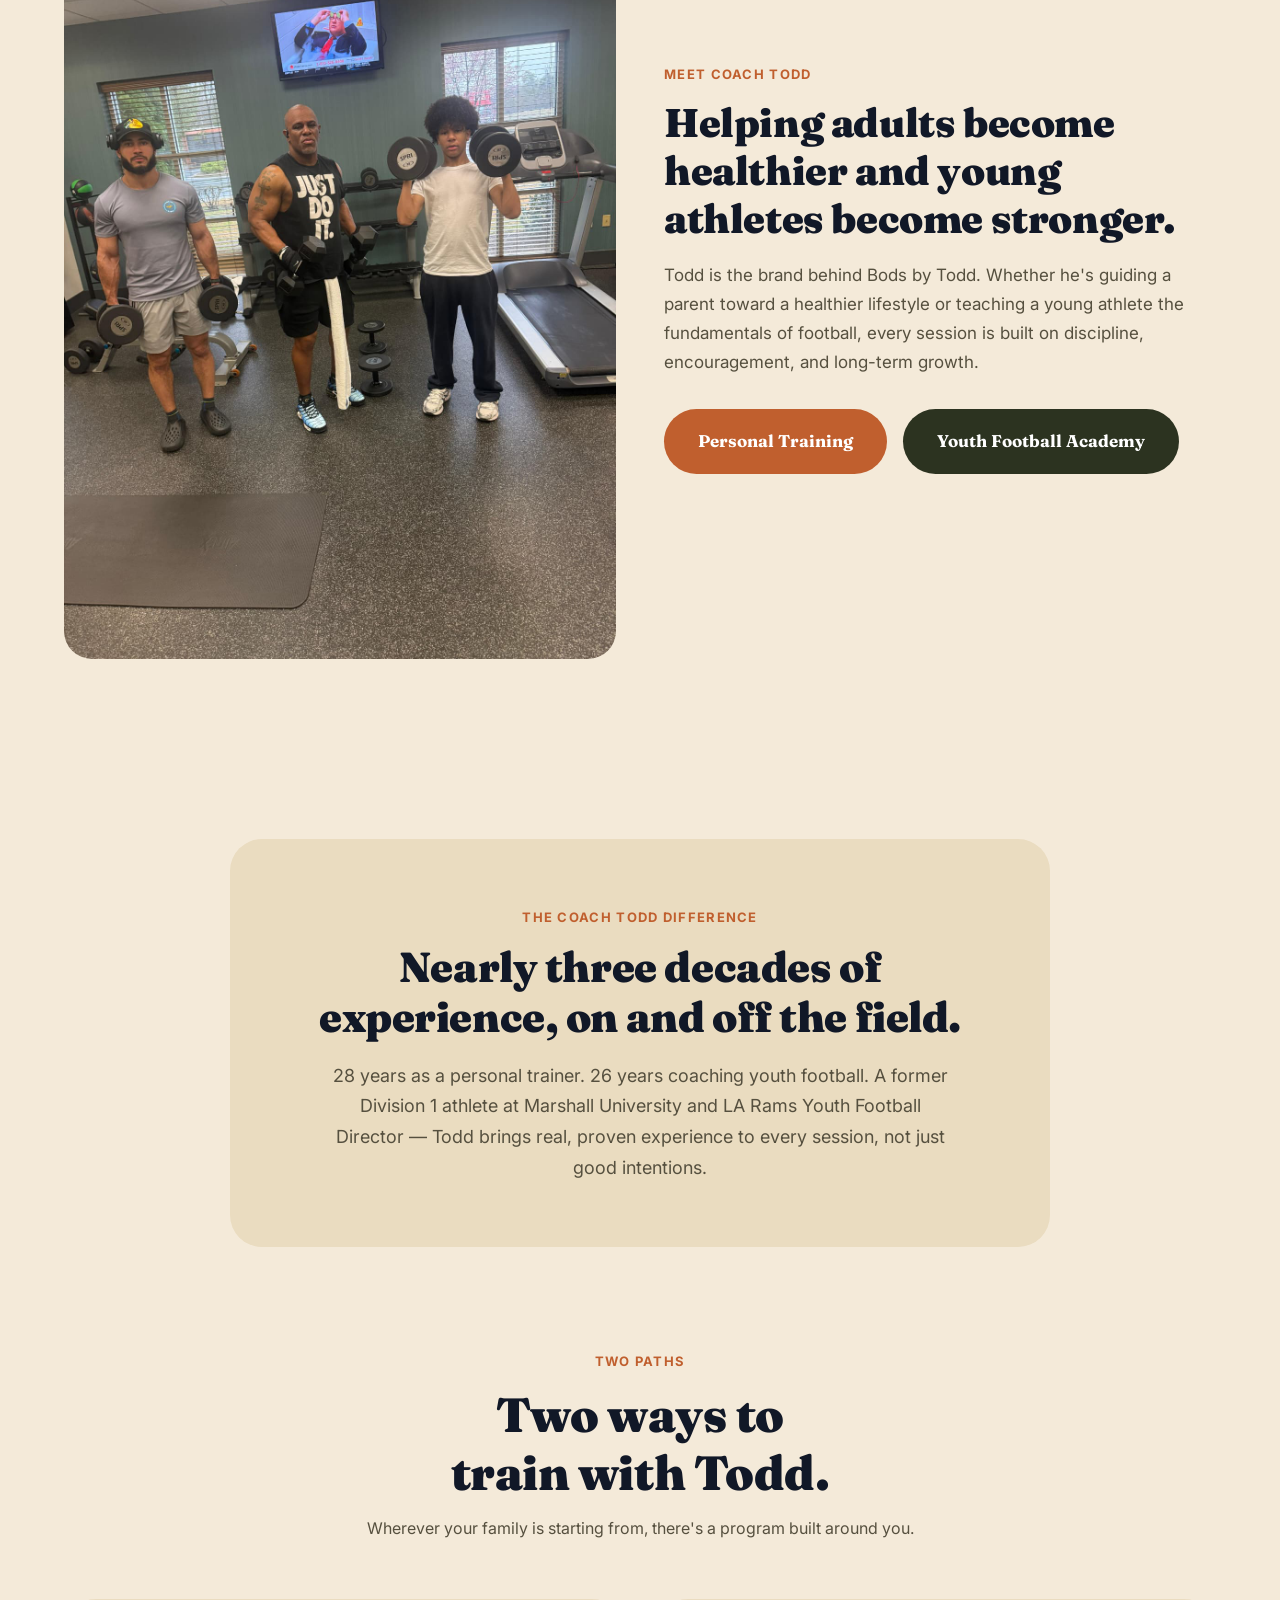
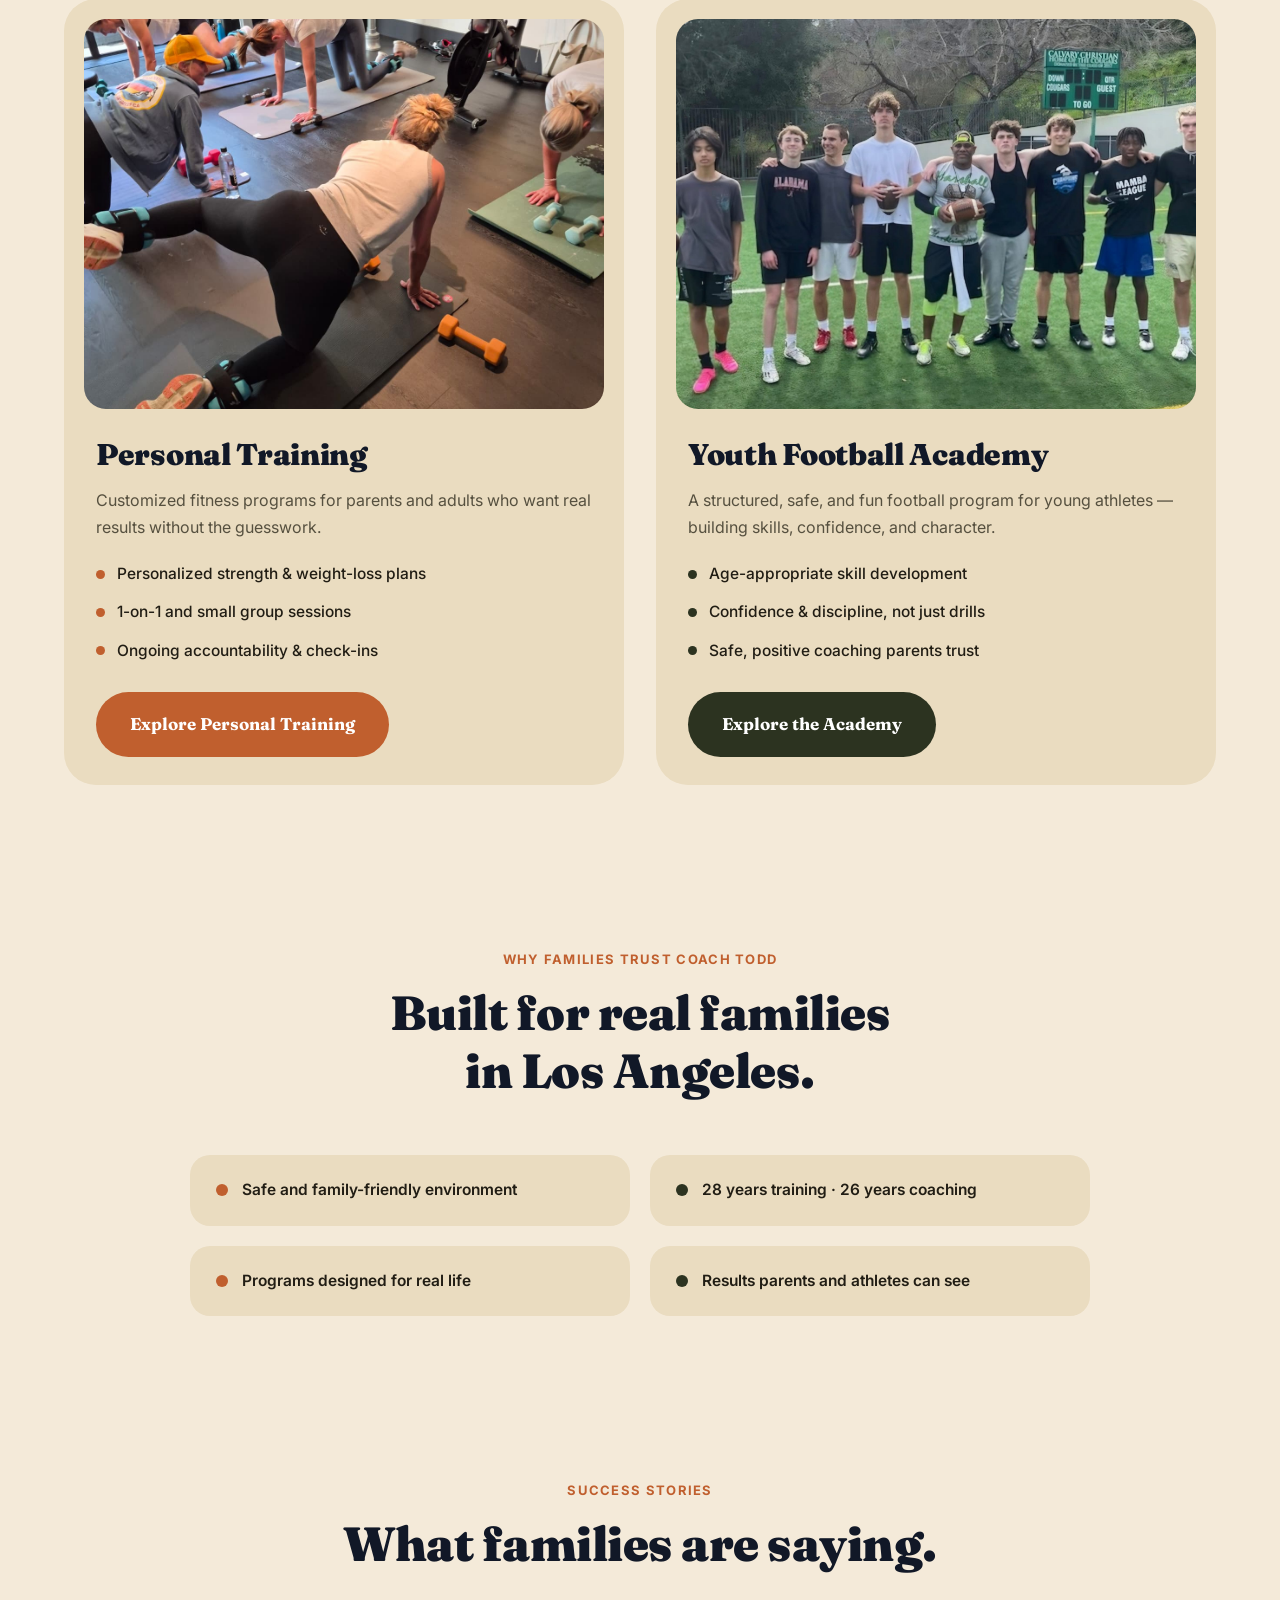
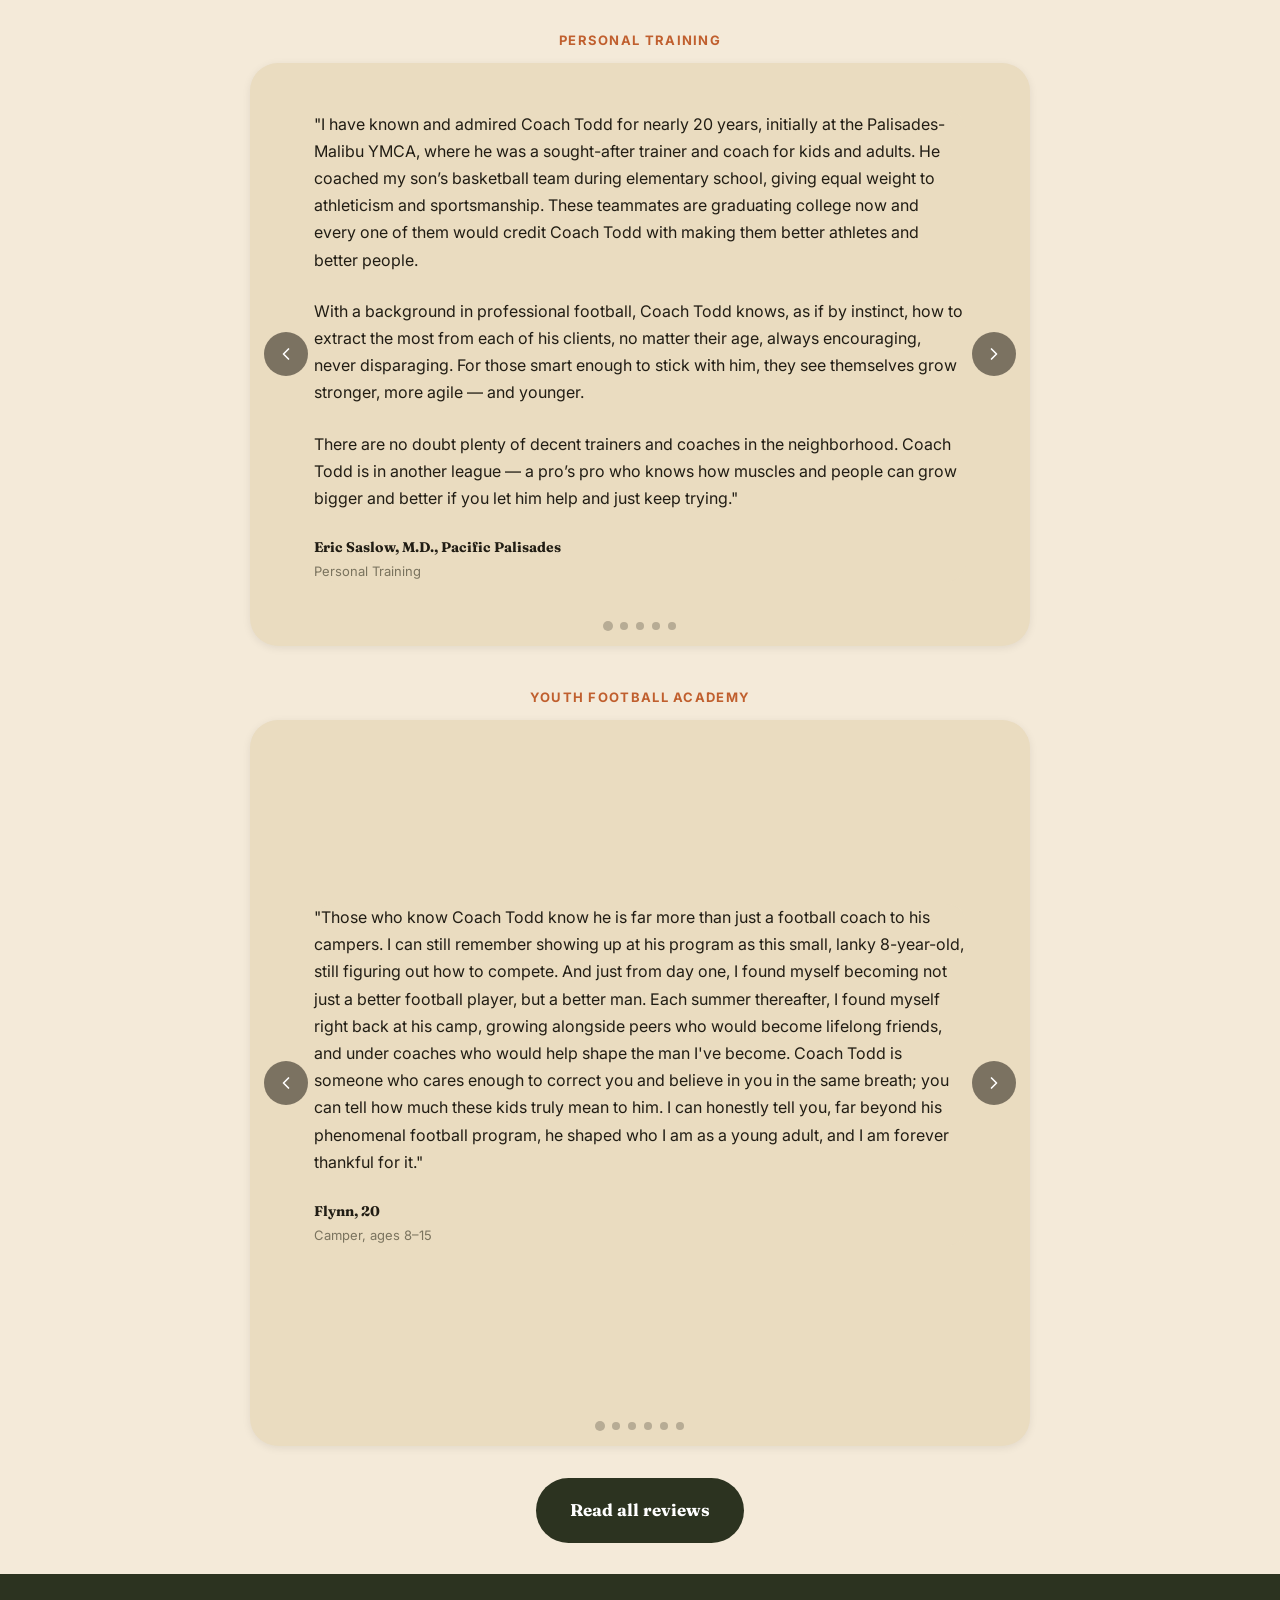
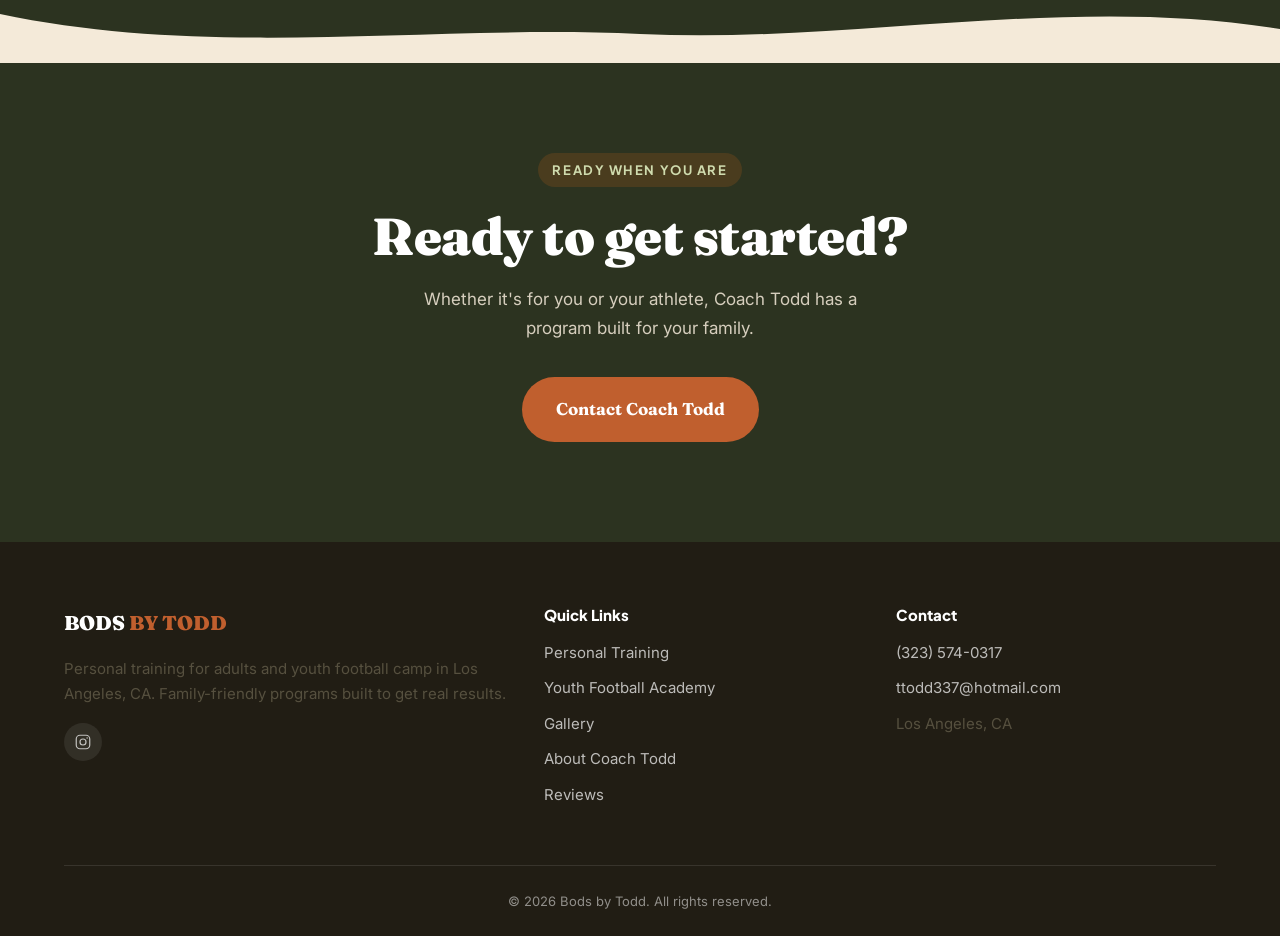
==== commit f6c2a8e9: "added youth football academy logo, and made other changes as well for cleaner look" ====
--- a/public/index.html
+++ b/public/index.html
@@ -10,7 +10,7 @@
 <link rel="preconnect" href="https://fonts.gstatic.com" crossorigin>
 <link href="https://fonts.googleapis.com/css2?family=Plus+Jakarta+Sans:wght@700;800&family=Inter:wght@400;500;600&family=Fraunces:opsz,wght@9..144,500;9..144,700;9..144,900&display=swap" rel="stylesheet">
 <link rel="stylesheet" href="styles.css?v=5">
-<link rel="stylesheet" href="organic.css?v=13">
+<link rel="stylesheet" href="organic.css?v=17">
 <link rel="icon" type="image/png" sizes="32x32" href="favicon-32.png">
 <link rel="icon" type="image/png" sizes="192x192" href="favicon-192.png">
 <link rel="apple-touch-icon" href="apple-touch-icon.png">
@@ -72,10 +72,10 @@
   <div class="container">
     <div class="event-banner fade-up">
       <div>
-        <h3>Registration is now open for Coach Todd's Summer Football Camp.</h3>
+        <h3>Registration is now open for Coach Todd's 2026 Summer Football Camp.</h3>
       </div>
       <div class="event-banner-cta">
-        <div class="event-banner-date">Session 1: Aug 17&ndash;20 &middot; Session 2: Aug 24&ndash;27, 2026</div>
+        <div class="event-banner-date">Session 1: Aug 17&ndash;20<br>Session 2: Aug 24&ndash;27</div>
         <p></p>
         <a href="camp.html#summer-camp" class="btn-pill btn-pill-white">Learn More & Register →</a>
       </div>
--- a/public/organic.css
+++ b/public/organic.css
@@ -251,6 +251,74 @@
   display: block;
 }
 
+/* ---- Two-photo pairing (e.g. then & now) ---- */
+body.organic .photo-duo {
+  display: grid;
+  grid-template-columns: 1fr 1fr;
+  gap: 16px;
+}
+
+body.organic .photo-duo-item {
+  border-radius: 20px;
+  overflow: hidden;
+  aspect-ratio: 4 / 5;
+}
+
+body.organic .photo-duo-item img {
+  width: 100%;
+  height: 100%;
+  object-fit: cover;
+  display: block;
+}
+
+body.organic .photo-duo-item.contain {
+  background: var(--cream-card);
+}
+
+body.organic .photo-duo-item.contain img {
+  object-fit: contain;
+  padding: 10px;
+  box-sizing: border-box;
+}
+
+/* ---- Pull quotes (Coach Todd's sayings) ---- */
+body.organic .pull-quote {
+  background: var(--cream-card);
+  border-radius: 24px;
+  padding: 36px 28px 32px;
+  text-align: center;
+}
+
+body.organic .pull-quote-mark {
+  display: block;
+  font-family: var(--font-display);
+  font-size: 56px;
+  line-height: 1;
+  color: var(--terracotta);
+  margin-bottom: 4px;
+}
+
+body.organic .pull-quote p {
+  font-family: var(--font-display);
+  font-weight: 700;
+  font-style: italic;
+  font-size: 20px;
+  color: var(--dark);
+  line-height: 1.4;
+}
+
+/* ---- Press clipping ---- */
+body.organic .press-clip {
+  border-radius: 20px;
+  overflow: hidden;
+  box-shadow: 0 12px 40px rgba(33, 29, 20, 0.18);
+}
+
+body.organic .press-clip img {
+  width: 100%;
+  display: block;
+}
+
 body.organic .section-eyebrow-organic {
   display: inline-block;
   font-weight: 700;
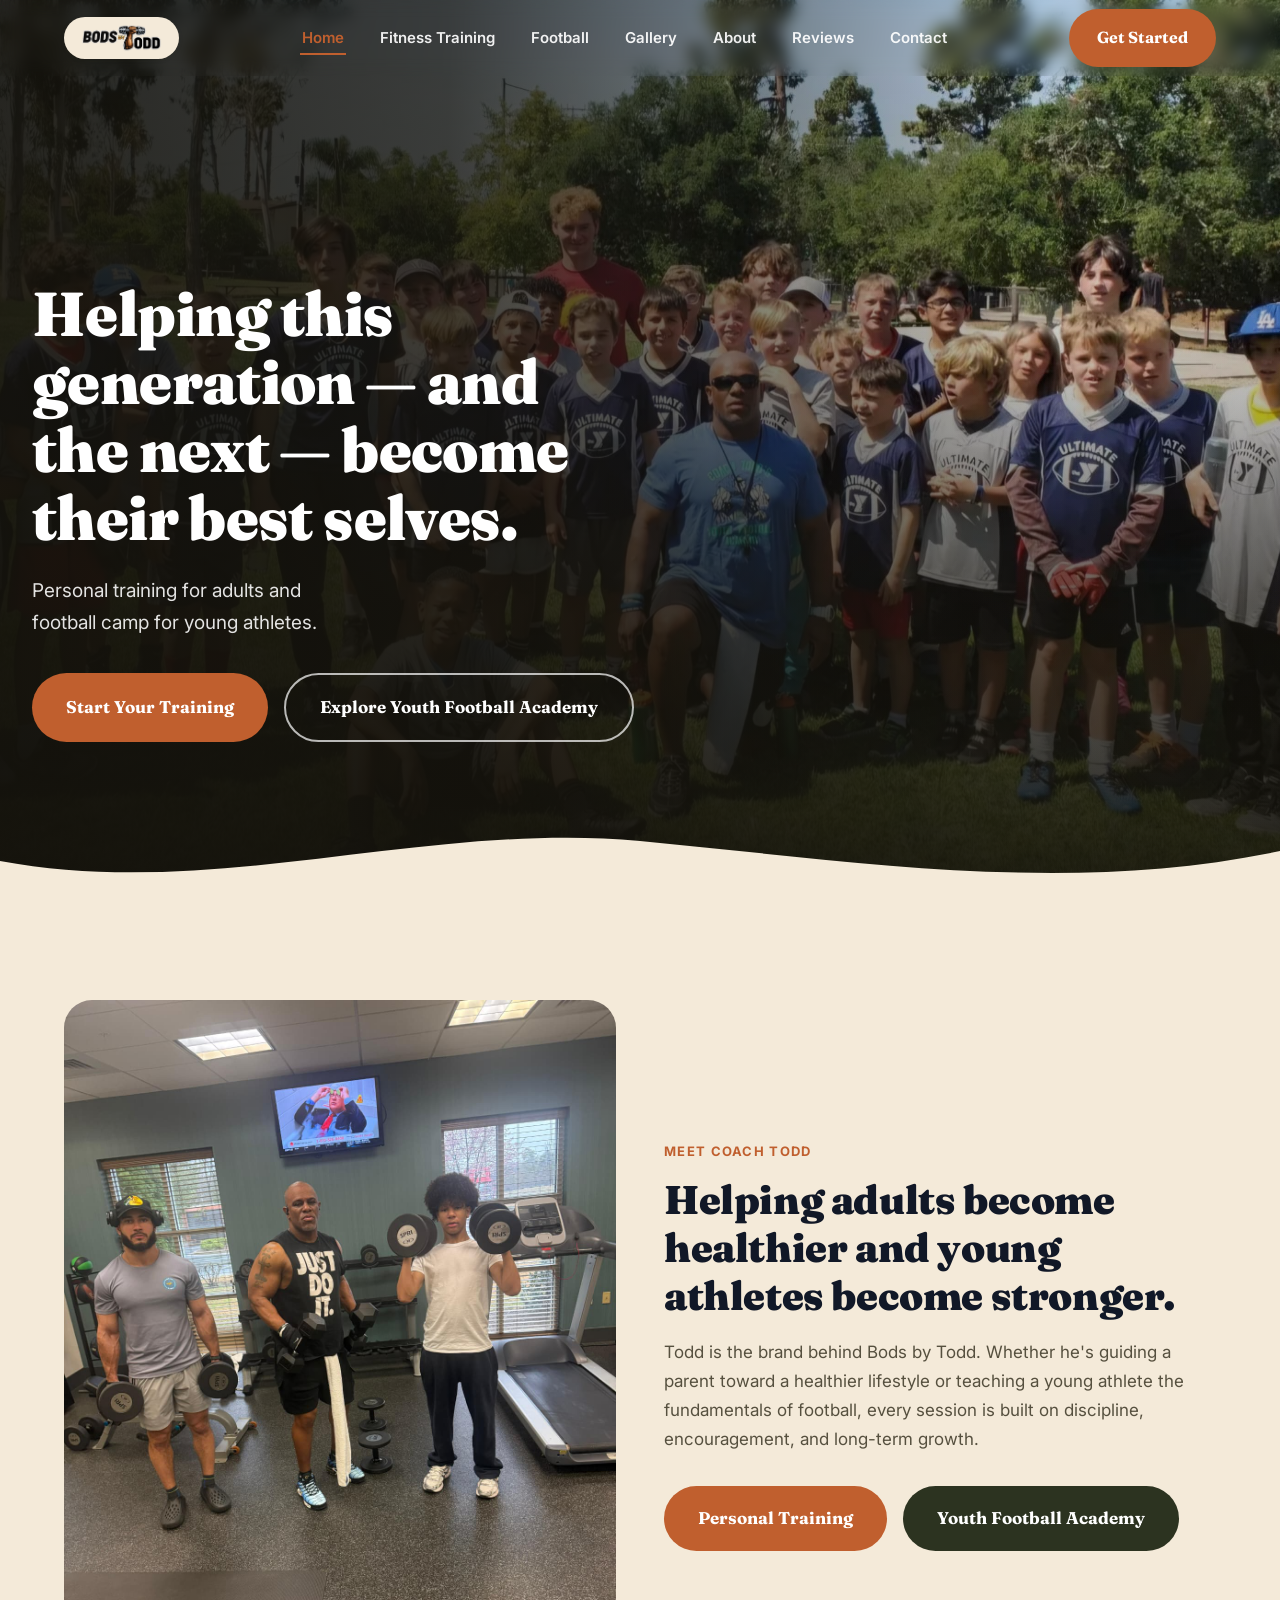
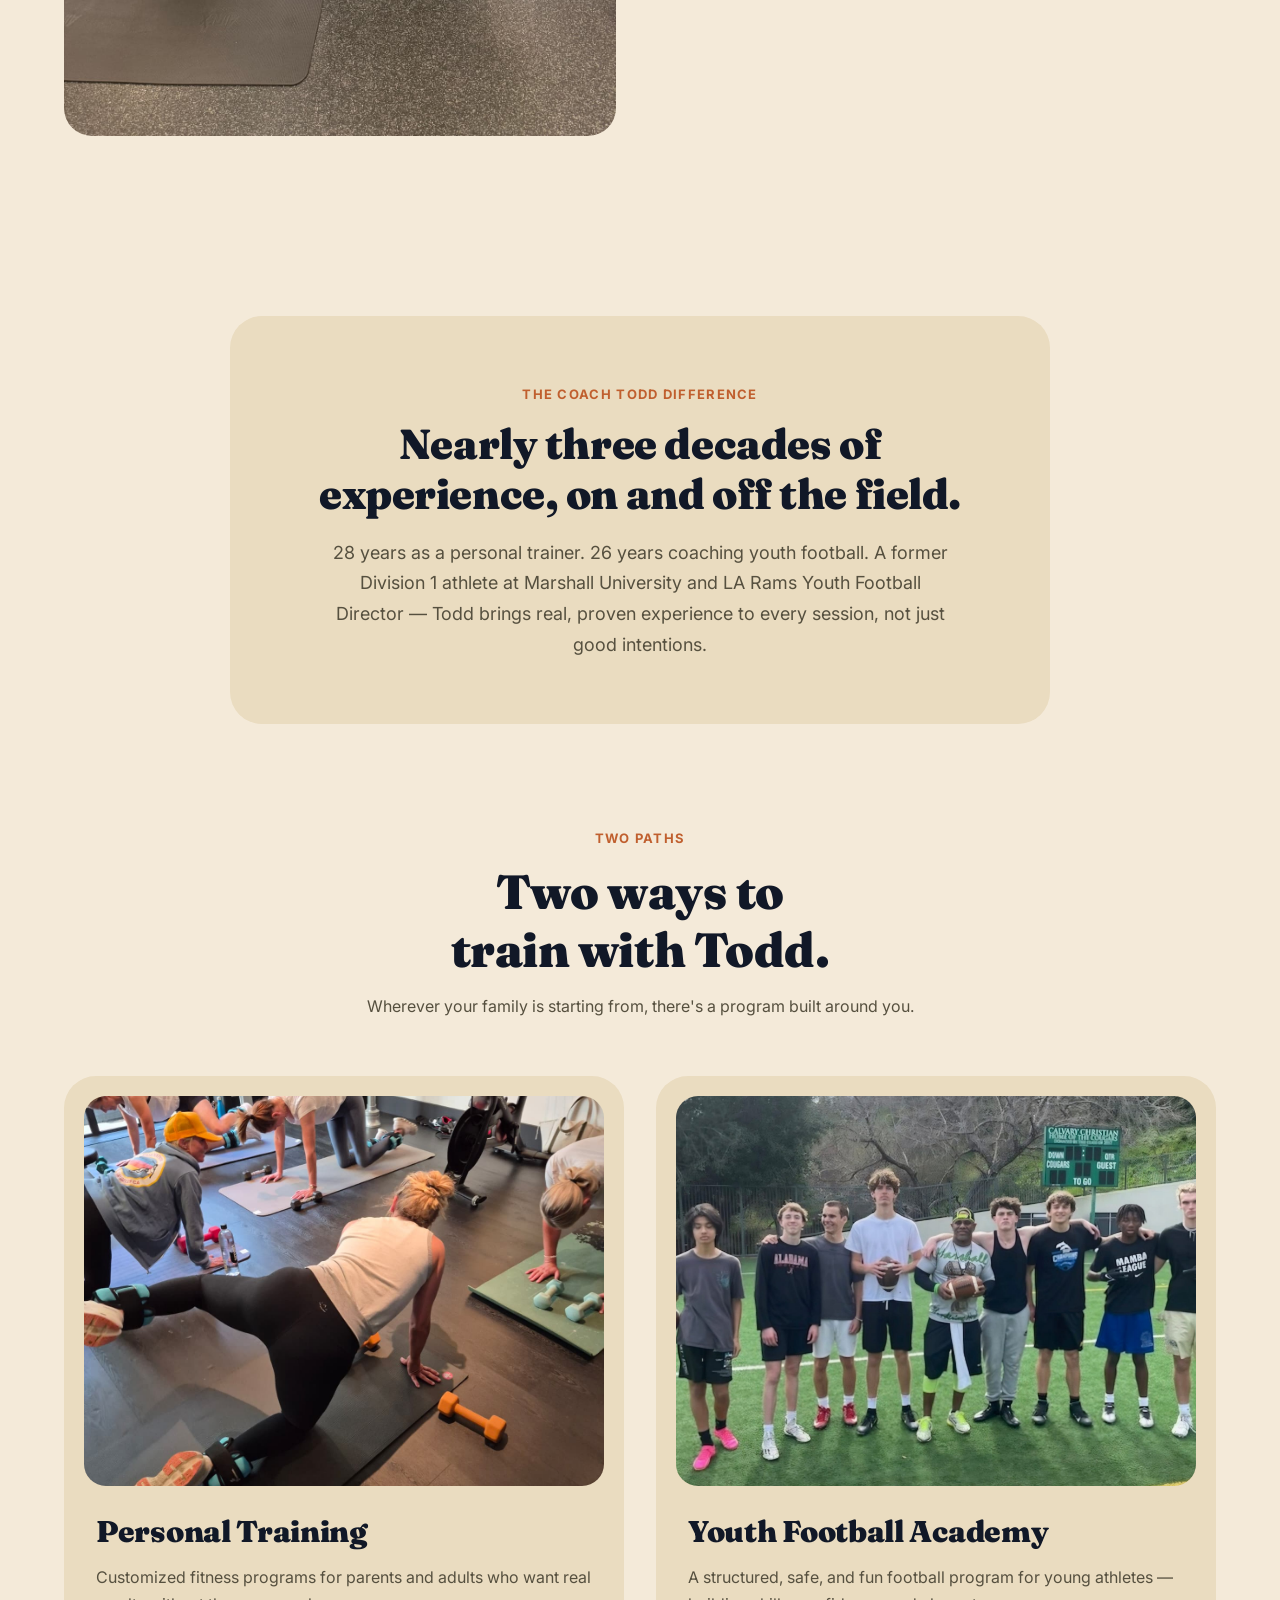
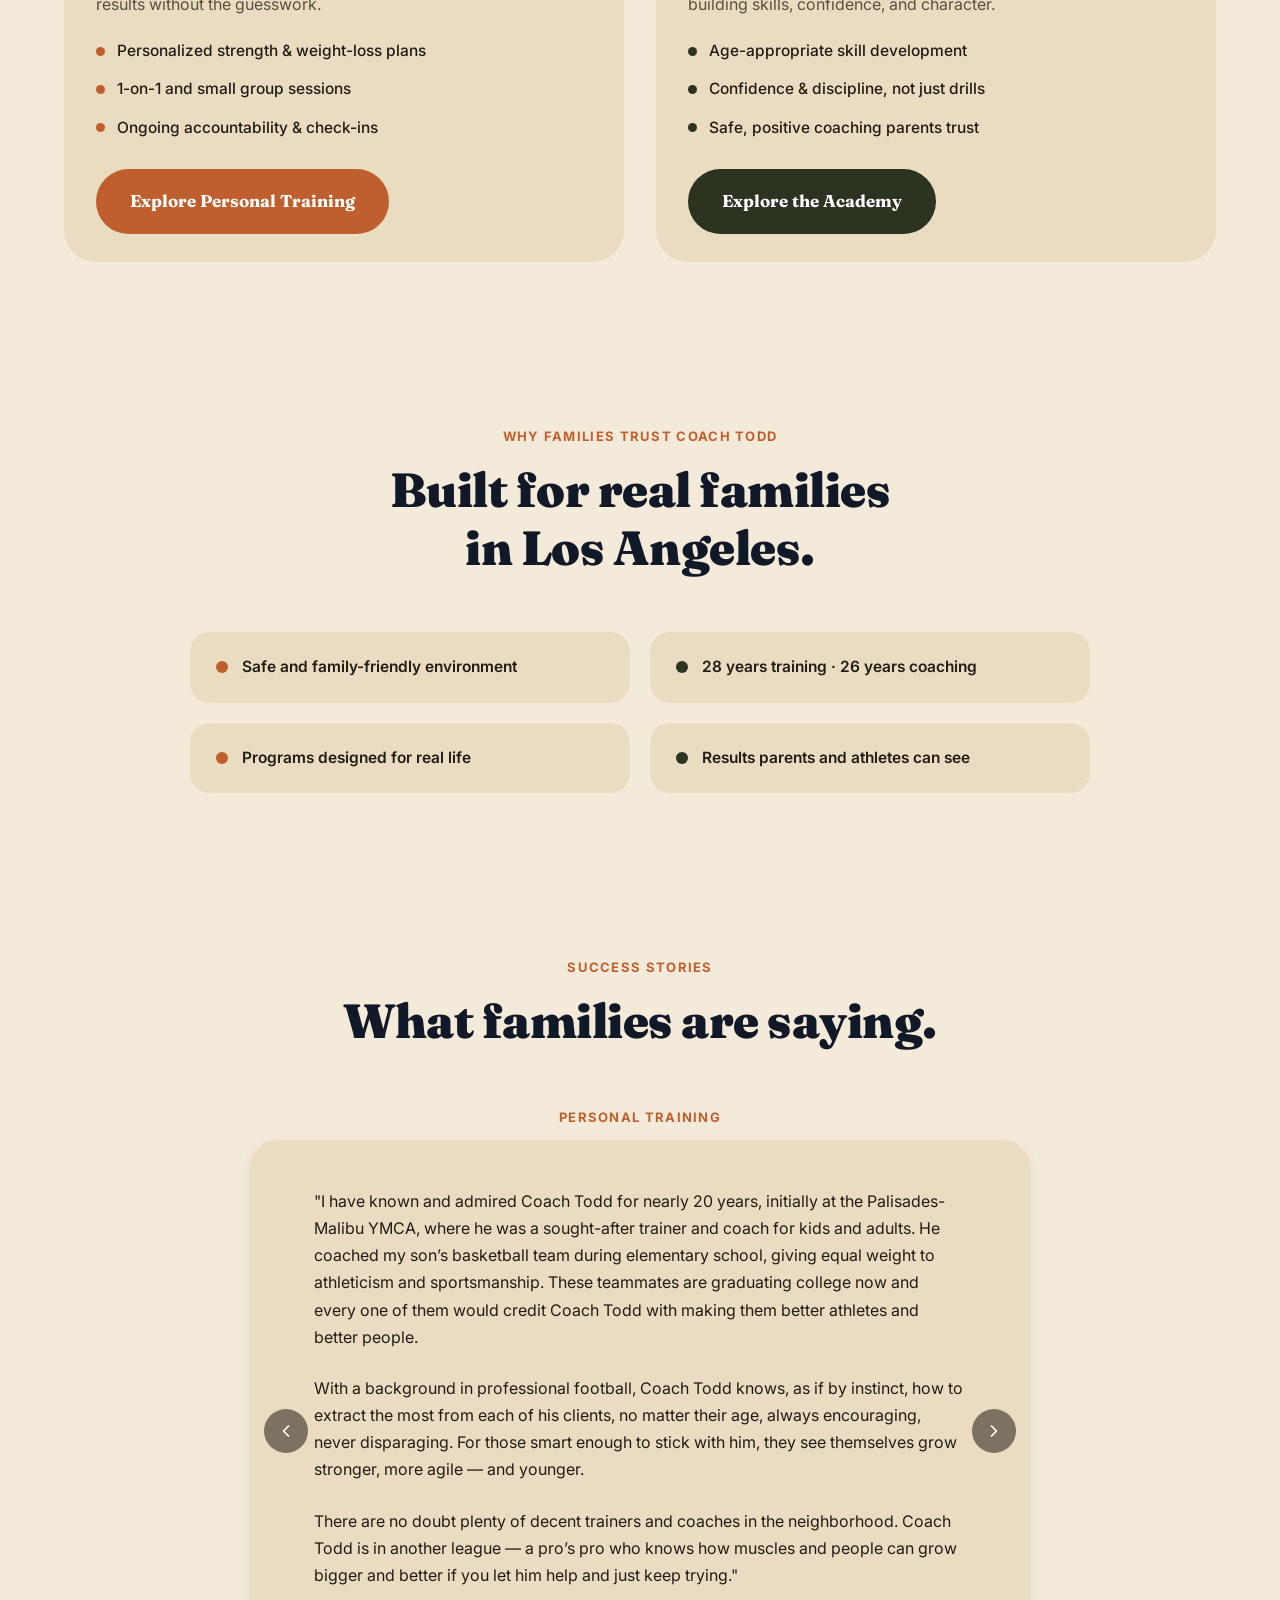
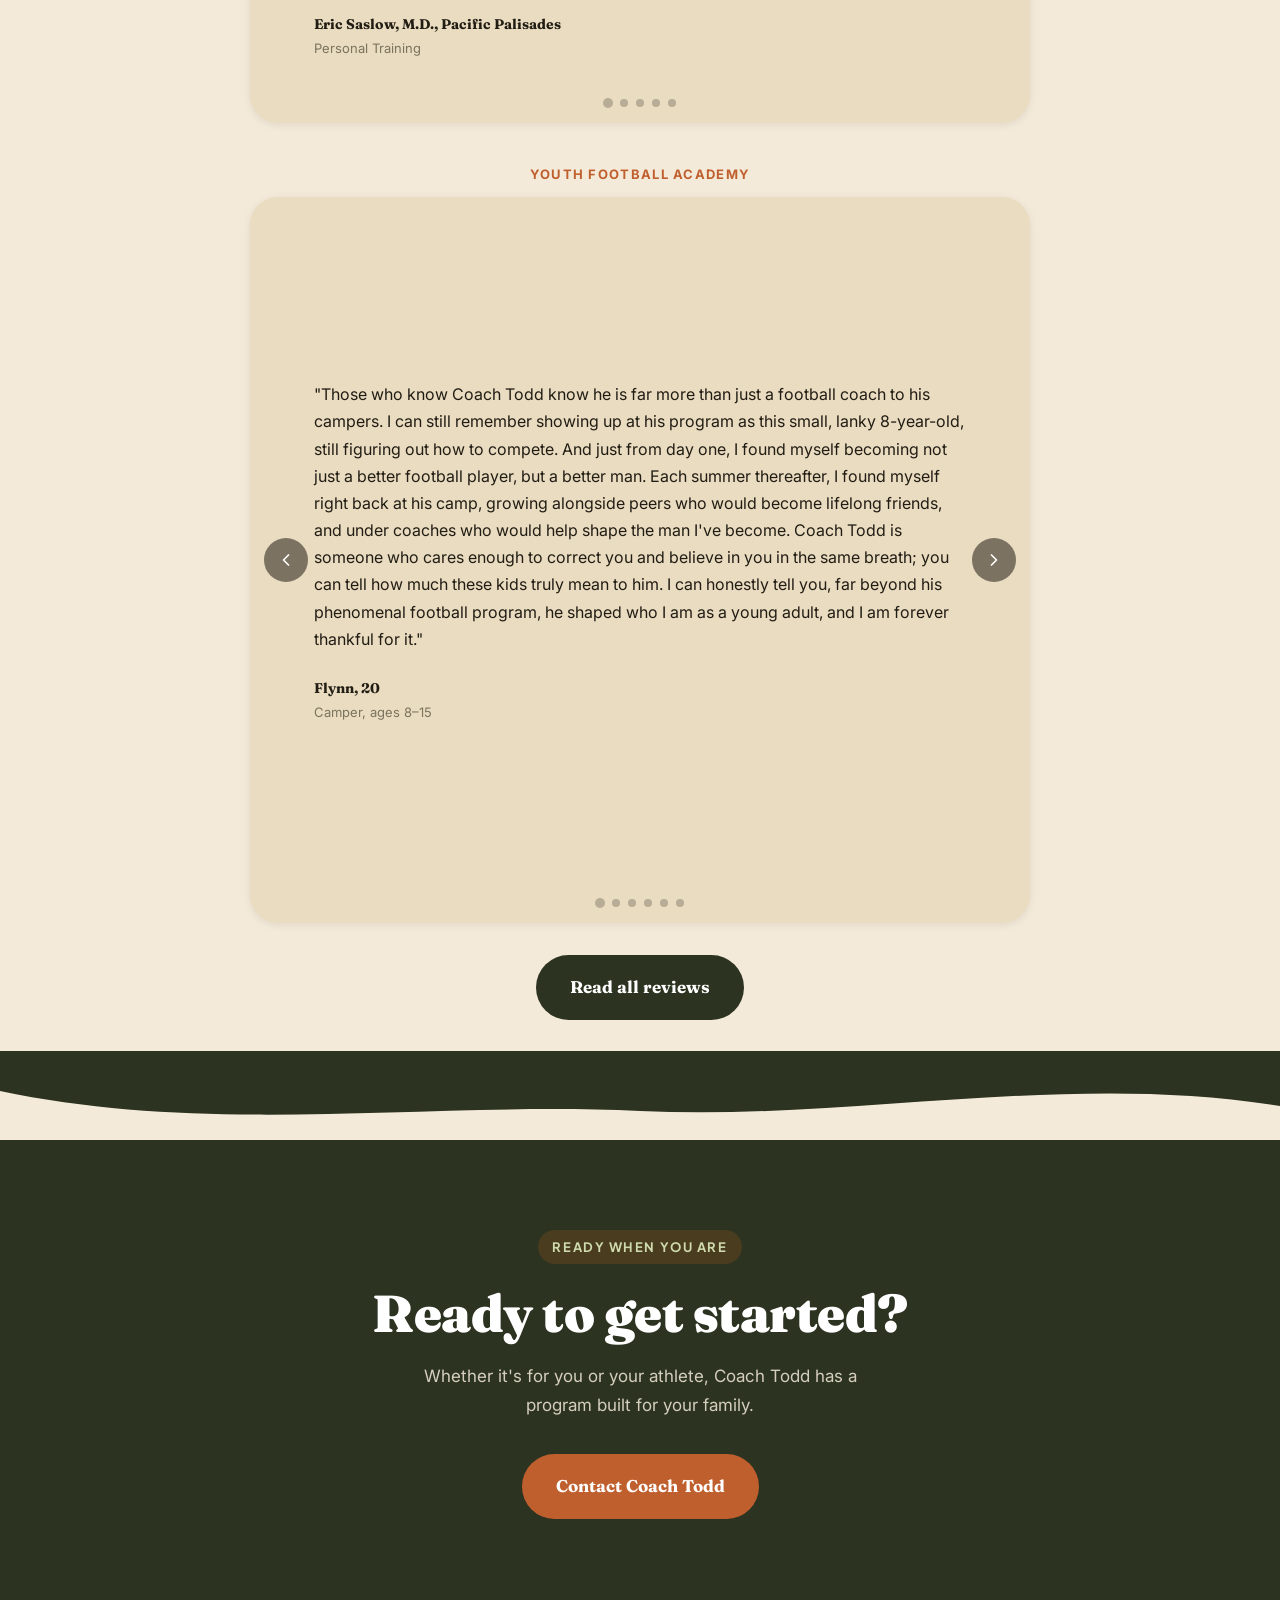
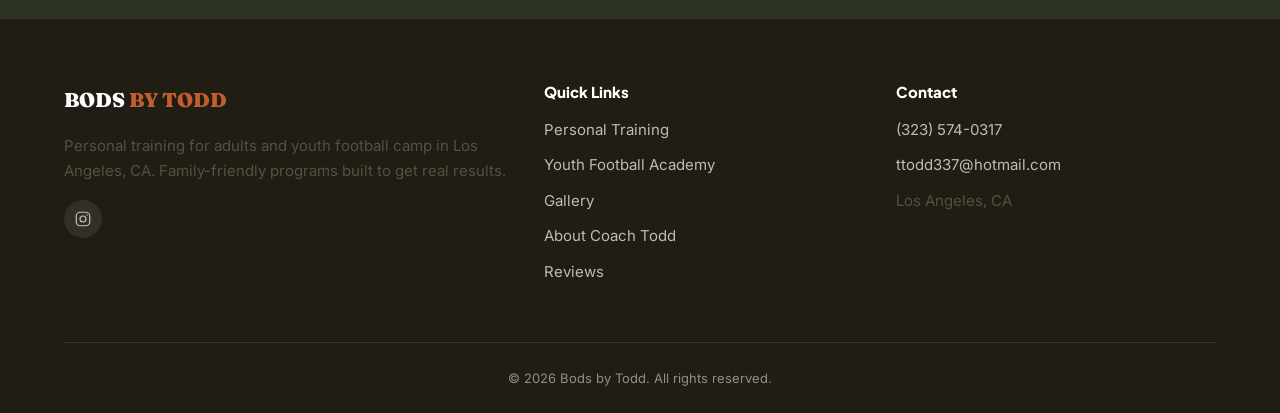
==== commit 1c641a99: "removed summer camp info" ====
--- a/public/index.html
+++ b/public/index.html
@@ -10,7 +10,7 @@
 <link rel="preconnect" href="https://fonts.gstatic.com" crossorigin>
 <link href="https://fonts.googleapis.com/css2?family=Plus+Jakarta+Sans:wght@700;800&family=Inter:wght@400;500;600&family=Fraunces:opsz,wght@9..144,500;9..144,700;9..144,900&display=swap" rel="stylesheet">
 <link rel="stylesheet" href="styles.css?v=5">
-<link rel="stylesheet" href="organic.css?v=17">
+<link rel="stylesheet" href="organic.css?v=19">
 <link rel="icon" type="image/png" sizes="32x32" href="favicon-32.png">
 <link rel="icon" type="image/png" sizes="192x192" href="favicon-192.png">
 <link rel="apple-touch-icon" href="apple-touch-icon.png">
@@ -67,21 +67,7 @@
   </div>
 </header>
 
-<!-- ============ EVENT ANNOUNCEMENT ============ -->
-<section>
-  <div class="container">
-    <div class="event-banner fade-up">
-      <div>
-        <h3>Registration is now open for Coach Todd's 2026 Summer Football Camp.</h3>
-      </div>
-      <div class="event-banner-cta">
-        <div class="event-banner-date">Session 1: Aug 17&ndash;20<br>Session 2: Aug 24&ndash;27</div>
-        <p></p>
-        <a href="camp.html#summer-camp" class="btn-pill btn-pill-white">Learn More & Register →</a>
-      </div>
-    </div>
-  </div>
-</section>
+
 
 <!-- ============ MEET COACH TODD ============ -->
 <section class="organic-split">
--- a/public/organic.css
+++ b/public/organic.css
@@ -281,6 +281,23 @@
   box-sizing: border-box;
 }
 
+/* ---- Embedded Google Form (registration) ---- */
+body.organic .form-embed {
+  width: 100%;
+  align-self: stretch;
+  margin-top: 20px;
+  border-radius: 20px;
+  overflow: hidden;
+  box-shadow: 0 12px 40px rgba(33, 29, 20, 0.14);
+  background: #fff;
+}
+
+body.organic .form-embed iframe {
+  display: block;
+  width: 100%;
+  border: none;
+}
+
 /* ---- Pull quotes (Coach Todd's sayings) ---- */
 body.organic .pull-quote {
   background: var(--cream-card);
@@ -1094,8 +1111,16 @@
   text-align: center;
   max-width: 700px;
   margin: 32px auto 0;
-  font-size: 14px;
-  color: #56503F;
+  padding: 18px 24px;
+  border: 2px solid var(--terracotta);
+  border-radius: 16px;
+  background: rgba(192, 95, 46, 0.08);
+  font-size: 15px;
+  color: var(--dark);
+}
+
+body.organic .register-note strong {
+  color: var(--terracotta);
 }
 
 body.organic .copy-email-btn {
